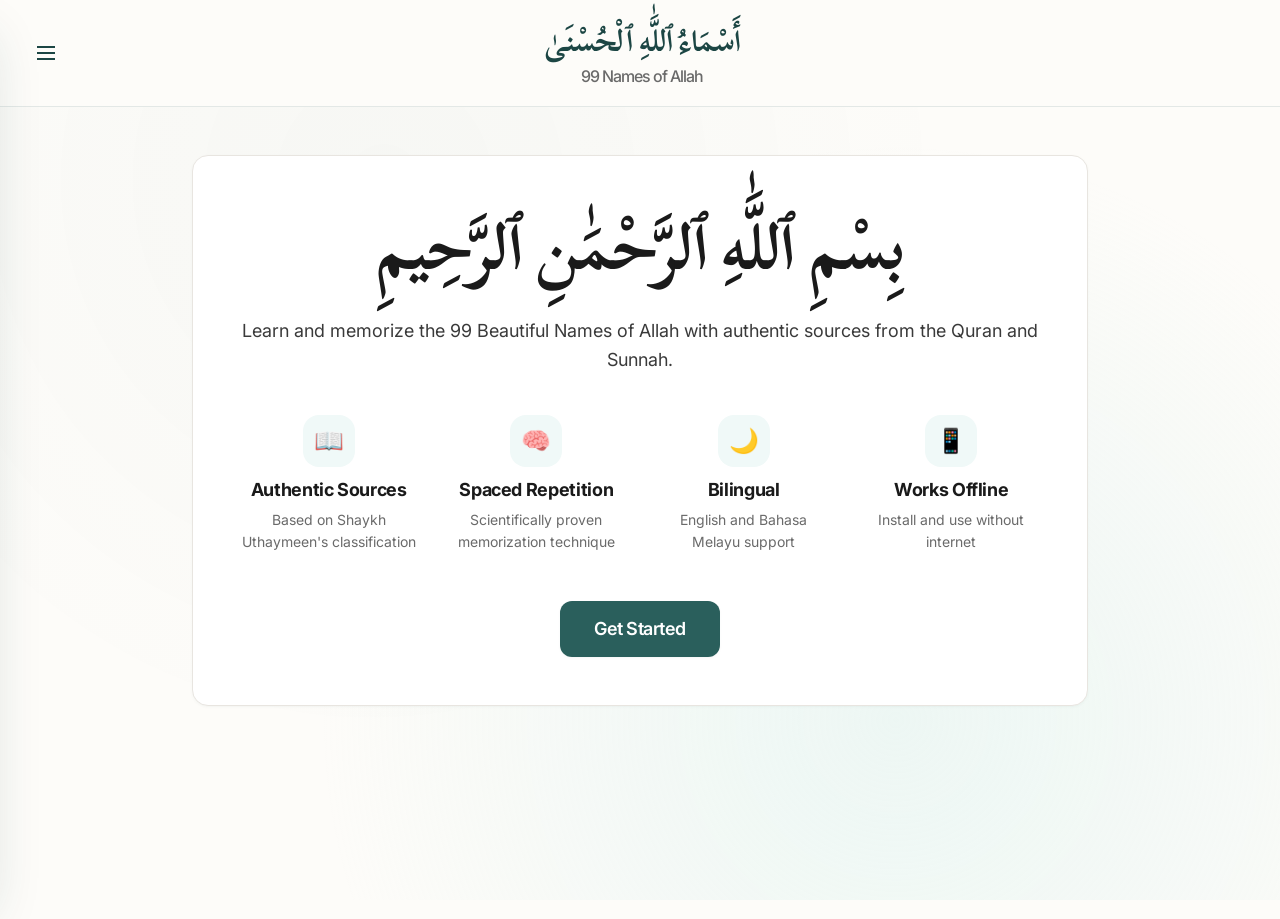
==== index.html @ 9a06093e "Initial minimal PWA publish" ====
<!DOCTYPE html>
<html lang="en">
<head>
  <meta charset="UTF-8">
  <meta name="viewport" content="width=device-width, initial-scale=1.0">
  <meta name="description" content="Learn and memorize the 99 Beautiful Names of Allah (Asma'ul Husna) with authentic sources from Quran and Sunnah">
  <meta name="theme-color" content="#2A5F5C">

  <!-- PWA Manifest -->
  <link rel="manifest" href="manifest.json">

  <!-- iOS PWA Support -->
  <meta name="apple-mobile-web-app-capable" content="yes">
  <meta name="apple-mobile-web-app-status-bar-style" content="default">
  <meta name="apple-mobile-web-app-title" content="99 Names">
  <link rel="apple-touch-icon" href="assets/icons/icon.svg">

  <!-- Favicon -->
  <link rel="icon" type="image/svg+xml" href="assets/icons/icon.svg">

  <!-- Fonts -->
  <link rel="preconnect" href="https://fonts.googleapis.com">
  <link rel="preconnect" href="https://fonts.gstatic.com" crossorigin>
  <link href="https://fonts.googleapis.com/css2?family=Inter:wght@400;500;600;700&family=Scheherazade+New:wght@400;700&display=swap" rel="stylesheet">

  <!-- Styles -->
  <link rel="stylesheet" href="css/variables.css">
  <link rel="stylesheet" href="css/base.css">
  <link rel="stylesheet" href="css/components.css">
  <link rel="stylesheet" href="css/names.css">
  <link rel="stylesheet" href="css/memorization.css">
  <link rel="stylesheet" href="css/progress.css">

  <title>Names of Allah - Asma'ul Husna</title>
</head>
<body>

  <!-- Header -->
  <header class="header">
    <div class="container">
      <div class="header-content">
        <button class="btn-icon btn-menu" aria-label="Open menu" id="menuToggle">
          <svg width="24" height="24" viewBox="0 0 24 24" fill="none" stroke="currentColor" stroke-width="2">
            <line x1="3" y1="12" x2="21" y2="12"></line>
            <line x1="3" y1="6" x2="21" y2="6"></line>
            <line x1="3" y1="18" x2="21" y2="18"></line>
          </svg>
        </button>

        <h1 class="header-title">
          <a href="#welcome" class="header-link" id="headerHomeLink">
            <span class="arabic-small">أَسْمَاءُ ٱللَّٰهِ ٱلْحُسْنَىٰ</span>
            <span class="header-subtitle">99 Names of Allah</span>
          </a>
        </h1>

        <!-- Settings button removed - not implemented yet -->
        <div style="width: 40px;"></div> <!-- Spacer for layout balance -->
      </div>
    </div>
  </header>

  <!-- Navigation Drawer -->
  <nav class="nav-drawer" id="navDrawer" aria-hidden="true">
    <div class="nav-overlay" id="navOverlay"></div>
    <div class="nav-content">
      <div class="nav-header">
        <h2 class="nav-title">Menu</h2>
        <button class="btn-icon btn-close" aria-label="Close menu" id="navClose">
          <svg width="24" height="24" viewBox="0 0 24 24" fill="none" stroke="currentColor" stroke-width="2">
            <line x1="18" y1="6" x2="6" y2="18"></line>
            <line x1="6" y1="6" x2="18" y2="18"></line>
          </svg>
        </button>
      </div>

      <ul class="nav-menu">
        <li>
          <a href="#welcome" class="nav-link" data-view="welcome">
            <svg width="20" height="20" viewBox="0 0 24 24" fill="none" stroke="currentColor" stroke-width="2">
              <path d="M3 9l9-7 9 7v11a2 2 0 0 1-2 2H5a2 2 0 0 1-2-2z"></path>
              <polyline points="9 22 9 12 15 12 15 22"></polyline>
            </svg>
            <span>Home</span>
          </a>
        </li>
        <li>
          <a href="#browse" class="nav-link active" data-view="browse">
            <svg width="20" height="20" viewBox="0 0 24 24" fill="none" stroke="currentColor" stroke-width="2">
              <path d="M4 19.5A2.5 2.5 0 0 1 6.5 17H20"></path>
              <path d="M6.5 2H20v20H6.5A2.5 2.5 0 0 1 4 19.5v-15A2.5 2.5 0 0 1 6.5 2z"></path>
            </svg>
            <span>Browse All</span>
          </a>
        </li>
        <li>
          <a href="#memorize" class="nav-link" data-view="memorize">
            <svg width="20" height="20" viewBox="0 0 24 24" fill="none" stroke="currentColor" stroke-width="2">
              <path d="M2 3h6a4 4 0 0 1 4 4v14a3 3 0 0 0-3-3H2z"></path>
              <path d="M22 3h-6a4 4 0 0 0-4 4v14a3 3 0 0 1 3-3h7z"></path>
            </svg>
            <span>Memorize</span>
          </a>
        </li>
        <li>
          <a href="#progress" class="nav-link" data-view="progress">
            <svg width="20" height="20" viewBox="0 0 24 24" fill="none" stroke="currentColor" stroke-width="2">
              <polyline points="22 12 18 12 15 21 9 3 6 12 2 12"></polyline>
            </svg>
            <span>My Progress</span>
          </a>
        </li>
        <li>
          <a href="#favorites" class="nav-link" data-view="favorites">
            <svg width="20" height="20" viewBox="0 0 24 24" fill="none" stroke="currentColor" stroke-width="2">
              <polygon points="12 2 15.09 8.26 22 9.27 17 14.14 18.18 21.02 12 17.77 5.82 21.02 7 14.14 2 9.27 8.91 8.26 12 2"></polygon>
            </svg>
            <span>Favorites</span>
          </a>
        </li>
      </ul>

      <div class="nav-footer">
        <p class="text-sm text-muted">Version 1.0</p>
        <p class="text-sm text-muted">Based on Shaykh Uthaymeen's list</p>
      </div>
    </div>
  </nav>

  <!-- Main Content -->
  <main class="main" id="mainContent">
    <div class="container">

      <!-- Welcome Screen (First Visit) -->
      <div class="view" id="welcomeView">
        <div class="welcome-card">
          <h2 class="arabic-large mb-md">بِسْمِ ٱللَّٰهِ ٱلرَّحْمَٰنِ ٱلرَّحِيمِ</h2>
          <p class="text-lg mb-lg">Learn and memorize the 99 Beautiful Names of Allah with authentic sources from the Quran and Sunnah.</p>

          <div class="feature-grid">
            <div class="feature-item">
              <span class="feature-icon">📖</span>
              <h3>Authentic Sources</h3>
              <p class="text-sm">Based on Shaykh Uthaymeen's classification</p>
            </div>
            <div class="feature-item">
              <span class="feature-icon">🧠</span>
              <h3>Spaced Repetition</h3>
              <p class="text-sm">Scientifically proven memorization technique</p>
            </div>
            <div class="feature-item">
              <span class="feature-icon">🌙</span>
              <h3>Bilingual</h3>
              <p class="text-sm">English and Bahasa Melayu support</p>
            </div>
            <div class="feature-item">
              <span class="feature-icon">📱</span>
              <h3>Works Offline</h3>
              <p class="text-sm">Install and use without internet</p>
            </div>
          </div>

          <button class="btn btn-primary btn-lg" id="getStartedBtn">Get Started</button>
        </div>
      </div>

      <!-- Browse View (placeholder) -->
      <div class="view hidden" id="browseView">
        <h2 class="mb-lg">All 99 Names</h2>
        <div id="namesList">
          <!-- Names will be loaded here by JavaScript -->
          <p class="text-muted">Loading names...</p>
        </div>
      </div>

      <!-- Memorize View -->
      <div class="view hidden" id="memorizeView">

        <!-- Session Start Screen -->
        <div id="sessionStart" class="session-start">
          <h2 class="mb-lg">Daily Practice</h2>
          <p class="text-lg text-muted mb-lg">Continue your journey of memorizing Allah's Beautiful Names</p>

          <div class="session-stats">
            <div class="stat-card">
              <span class="stat-number" id="reviewCount">0</span>
              <span class="stat-label">To Review</span>
            </div>
            <div class="stat-card">
              <span class="stat-number" id="newCount">5</span>
              <span class="stat-label">New Names</span>
            </div>
          </div>

          <button class="btn btn-primary btn-lg" id="startSessionBtn">Start Session</button>
        </div>

        <!-- Flashcard Session -->
        <div id="flashcardSession" class="hidden">
          <!-- Progress -->
          <div class="session-progress">
            <p class="progress-text" id="progressText">1 / 10</p>
            <div class="progress-bar">
              <div class="progress-fill" id="progressFill" style="width: 10%"></div>
            </div>
          </div>

          <!-- Flashcard -->
          <div class="flashcard-container" id="flashcardContainer">
            <div class="flashcard" id="flashcard">
              <!-- Front -->
              <div class="card-face card-front">
                <div class="arabic-text" id="cardArabic">الله</div>
                <div class="tap-prompt">
                  <svg class="tap-icon" viewBox="0 0 24 24" fill="none" stroke="currentColor" stroke-width="2">
                    <path d="M12 5v14M5 12h14"/>
                  </svg>
                  Tap to reveal
                </div>
              </div>

              <!-- Back -->
              <div class="card-face card-back">
                <div class="transliteration" id="cardTransliteration">Allah</div>
                <div class="meaning" id="cardMeaning">The One true God who alone deserves to be worshipped</div>
                <div class="context" id="cardContext">This name comprises all the meanings of His beautiful names</div>
              </div>
            </div>
          </div>

          <!-- Assessment Buttons (shown after flip) -->
          <div class="assessment-buttons hidden" id="assessmentButtons">
            <button class="assessment-btn forgot" data-difficulty="forgot">
              <span class="emoji">😔</span>
              <span class="label">Forgot</span>
              <span class="interval">Review tomorrow</span>
            </button>
            <button class="assessment-btn hard" data-difficulty="hard">
              <span class="emoji">😐</span>
              <span class="label">Hard</span>
              <span class="interval">1 day</span>
            </button>
            <button class="assessment-btn good" data-difficulty="good">
              <span class="emoji">😊</span>
              <span class="label">Good</span>
              <span class="interval">3 days</span>
            </button>
            <button class="assessment-btn easy" data-difficulty="easy">
              <span class="emoji">🎉</span>
              <span class="label">Easy</span>
              <span class="interval">7 days</span>
            </button>
          </div>
        </div>

        <!-- Session Summary -->
        <div id="sessionSummary" class="session-summary hidden">
          <div class="summary-icon">🎉</div>
          <h2 class="summary-title">Session Complete!</h2>

          <div class="summary-stats">
            <div class="stat-card">
              <span class="stat-number" id="summaryCorrect">0</span>
              <span class="stat-label">Reviewed</span>
            </div>
            <div class="stat-card">
              <span class="stat-number" id="summaryStreak">0</span>
              <span class="stat-label">Day Streak</span>
            </div>
          </div>

          <p class="summary-encouragement" id="summaryMessage">Keep up the great work!</p>

          <div class="summary-actions">
            <button class="btn btn-primary" id="reviewAgainBtn">Review Again</button>
            <button class="btn btn-secondary" id="doneBtn">Done for Today</button>
          </div>
        </div>

        <!-- Empty State (All Caught Up) -->
        <div id="emptyState" class="empty-state hidden">
          <div class="empty-state-icon">✨</div>
          <h2 class="empty-state-title">All Caught Up!</h2>
          <p class="empty-state-text">You've reviewed all your names for today. Check back tomorrow for more practice.</p>
          <button class="btn btn-secondary" id="backToBrowseBtn">Browse Names</button>
        </div>

      </div>

      <!-- Progress View -->
      <div class="view hidden" id="progressView">
        <div class="progress-view-inner">

          <!-- Stats Row -->
          <div class="progress-stats" role="list" aria-label="Learning statistics">
            <div class="stat-card stat-mastered" role="listitem">
              <span class="stat-value" id="statMastered">0</span>
              <span class="stat-label">Mastered</span>
            </div>
            <div class="stat-card stat-learning" role="listitem">
              <span class="stat-value" id="statLearning">0</span>
              <span class="stat-label">Learning</span>
            </div>
            <div class="stat-card stat-new" role="listitem">
              <span class="stat-value" id="statNew">99</span>
              <span class="stat-label">New</span>
            </div>
            <div class="stat-card stat-streak" role="listitem">
              <span class="stat-value" id="statStreak">0</span>
              <span class="stat-label">Day Streak</span>
            </div>
            <div class="stat-card stat-completion" role="listitem">
              <span class="stat-value" id="statCompletion">0%</span>
              <span class="stat-label">Complete</span>
            </div>
          </div>

          <!-- Journey / Progress Bar -->
          <div class="journey-section">
            <h2 class="journey-heading">Your Journey</h2>
            <p class="journey-subtext" id="journeySubtext">Begin memorizing to track your progress</p>
            <div class="progress-track" role="progressbar" aria-valuenow="0" aria-valuemin="0" aria-valuemax="100" id="progressTrack">
              <div class="progress-fill" id="progressFillBar"></div>
            </div>
            <p class="progress-percentage" id="progressPercentageLabel">0% of 99 names mastered</p>
          </div>

          <!-- 99-Dot Grid -->
          <div class="dot-grid-section">
            <h2 class="dot-grid-heading">The 99 Names</h2>
            <div class="dot-legend" aria-hidden="true">
              <span class="legend-item">
                <span class="legend-dot dot-mastered"></span> Mastered
              </span>
              <span class="legend-item">
                <span class="legend-dot dot-learning"></span> Learning
              </span>
              <span class="legend-item">
                <span class="legend-dot dot-new"></span> New
              </span>
            </div>
            <div class="dot-grid" id="dotGrid" role="list" aria-label="All 99 names progress grid">
              <!-- Populated by dashboard.js -->
            </div>
          </div>

          <!-- Review Queue -->
          <div class="review-queue-section">
            <h2 class="review-queue-heading">Review Queue</h2>
            <p class="review-queue-subtext" id="reviewQueueSubtext">Names due for review today</p>
            <div id="reviewQueueList" class="review-queue-list">
              <!-- Populated by dashboard.js -->
            </div>
            <div id="reviewQueueActions"></div>
          </div>

        </div>
      </div>

      <!-- Favorites View -->
      <div class="view hidden" id="favoritesView">
        <div class="favorites-header">
          <h2>Favorites</h2>
          <p class="text-secondary">Names you've marked for quick access</p>
        </div>

        <!-- Favorites grid (populated by JS) -->
        <div id="favoritesList" class="names-grid">
          <!-- Will be filled by renderFavorites() -->
        </div>

        <!-- Empty state -->
        <div id="favoritesEmpty" class="empty-state hidden">
          <div class="empty-state-icon">⭐</div>
          <h3 class="empty-state-title">No Favorites Yet</h3>
          <p class="empty-state-text">Tap the star icon on any name to add it to your favorites for quick access.</p>
          <button class="btn btn-secondary" id="browseFromFavoritesBtn">Browse Names</button>
        </div>
      </div>

    </div>
  </main>

  <!-- Install Prompt (shown on first visit) -->
  <div class="install-prompt hidden" id="installPrompt">
    <div class="install-content">
      <p class="install-text">Install this app on your device for a better experience</p>
      <button class="btn btn-sm" id="installBtn">Install</button>
      <button class="btn-text btn-sm" id="dismissInstallBtn">Not now</button>
    </div>
  </div>

  <!-- Offline Indicator -->
  <div class="offline-banner hidden" id="offlineBanner">
    <p>You're offline - using cached data</p>
  </div>

  <!-- Scripts -->
  <script src="js/app.js" type="module"></script>

</body>
</html>
---- css/variables.css ----
/**
 * Complete Design System Tokens
 * Names of Allah PWA - Usul.ai inspired + deep dusky teal
 */

:root {
  /* === BACKGROUNDS === */
  --bg-page: #FDFCF9;
  --bg-card: #FFFFFF;
  --bg-subtle: #F8F6F2;
  --bg-hover: #F4F2ED;

  /* === TEXT === */
  --text-primary: #1A1A1A;
  --text-secondary: #3A3A3A;
  --text-tertiary: #6A6A6A;
  --text-quaternary: #9A9A9A;

  /* === TEAL PALETTE === */
  --teal-50: #F0F9F8;
  --teal-100: #D4EFEC;
  --teal-200: #A8DFD9;
  --teal-300: #7FBDB6;
  --teal-400: #5BA39B;
  --teal-500: #3A7872;
  --teal-600: #2A5F5C;
  --teal-700: #1C4644;
  --teal-800: #143432;
  --teal-900: #0D2422;

  /* === GOLD ACCENTS === */
  --gold-50: #FAF6ED;
  --gold-100: #F5EFE0;
  --gold-200: #E8D9B8;
  --gold-300: #D9C291;
  --gold-400: #C9A961;
  --gold-500: #B8935E;
  --gold-600: #9A7B4E;
  --gold-dark: #B8860B;
  --gold: #D4AF37;
  --gold-light: #E8D5A0;
  --gold-softest: #FAF6ED;

  /* === SEMANTIC COLORS === */
  --border-subtle: #E8E5E0;
  --border-default: #D4D1CC;
  --border-strong: #B8B5B0;
  --border-light: rgba(42, 95, 92, 0.12);

  --shadow-color-sm: rgba(26, 70, 68, 0.04);
  --shadow-color-md: rgba(26, 70, 68, 0.08);
  --shadow-color-lg: rgba(26, 70, 68, 0.12);
  --shadow-color-xl: rgba(26, 70, 68, 0.16);

  /* === FEEDBACK COLORS === */
  --success: #2D7A5F;
  --error: #B85C5C;
  --warning: #B88F5C;
  --info: var(--teal-600);

  /* === ASSESSMENT COLORS === */
  --red: #DC2626;
  --red-light: #FCA5A5;
  --red-softest: #FEE2E2;
  --orange: #EA580C;
  --orange-light: #FDBA74;
  --orange-softest: #FFEDD5;
  --green: #059669;
  --green-light: #6EE7B7;
  --green-softest: #D1FAE5;

  /* === FONT FAMILIES === */
  --font-arabic: "Scheherazade New", "Amiri", ui-serif, Georgia, Cambria, "Times New Roman", Times, serif;
  --font-ui: "Inter", -apple-system, BlinkMacSystemFont, "Segoe UI", Roboto, "Helvetica Neue", Arial, sans-serif;
  --font-mono: ui-monospace, "SF Mono", "Cascadia Code", "Roboto Mono", Consolas, "Courier New", monospace;

  /* === TYPE SCALE === */
  --text-display-2xl: clamp(4rem, 10vw, 6rem);
  --text-display-xl: clamp(3.5rem, 8vw, 5rem);
  --text-display-lg: clamp(3rem, 6vw, 4rem);

  --text-h1: clamp(2.25rem, 5vw, 3rem);
  --text-h2: clamp(1.875rem, 4vw, 2.25rem);
  --text-h3: clamp(1.5rem, 3vw, 1.875rem);
  --text-h4: 1.25rem;
  --text-h5: 1.125rem;
  --text-h6: 1rem;

  --text-xl: 1.25rem;
  --text-lg: 1.125rem;
  --text-base: 1rem;
  --text-sm: 0.875rem;
  --text-xs: 0.75rem;

  --text-arabic-hero: clamp(5rem, 14vw, 9rem);
  --text-arabic-display: clamp(3.5rem, 10vw, 6rem);
  --text-arabic-large: clamp(2.5rem, 6vw, 4rem);
  --text-arabic-medium: clamp(1.75rem, 4vw, 2.5rem);
  --text-arabic-base: 1.5rem;

  /* === FONT WEIGHTS === */
  --font-weight-thin: 100;
  --font-weight-extralight: 200;
  --font-weight-light: 300;
  --font-weight-normal: 400;
  --font-weight-medium: 500;
  --font-weight-semibold: 600;
  --font-weight-bold: 700;
  --font-weight-extrabold: 800;
  --font-weight-black: 900;

  /* === LINE HEIGHTS === */
  --leading-none: 1;
  --leading-tight: 1.25;
  --leading-snug: 1.375;
  --leading-normal: 1.5;
  --leading-relaxed: 1.625;
  --leading-loose: 2;

  --leading-heading: 1.2;
  --leading-body: 1.6;
  --leading-arabic: 1.4;

  /* === LETTER SPACING === */
  --tracking-tighter: -0.05em;
  --tracking-tight: -0.025em;
  --tracking-normal: 0;
  --tracking-wide: 0.025em;
  --tracking-wider: 0.05em;
  --tracking-widest: 0.1em;

  --tracking-heading: -0.02em;
  --tracking-body: 0;
  --tracking-caps: 0.05em;

  /* === SPACING SCALE === */
  --space-0: 0;
  --space-px: 1px;
  --space-0-5: 0.125rem;
  --space-1: 0.25rem;
  --space-1-5: 0.375rem;
  --space-2: 0.5rem;
  --space-2-5: 0.625rem;
  --space-3: 0.75rem;
  --space-3-5: 0.875rem;
  --space-4: 1rem;
  --space-5: 1.25rem;
  --space-6: 1.5rem;
  --space-7: 1.75rem;
  --space-8: 2rem;
  --space-9: 2.25rem;
  --space-10: 2.5rem;
  --space-11: 2.75rem;
  --space-12: 3rem;
  --space-14: 3.5rem;
  --space-16: 4rem;
  --space-20: 5rem;
  --space-24: 6rem;
  --space-28: 7rem;
  --space-32: 8rem;

  --space-section-sm: var(--space-12);
  --space-section-md: var(--space-16);
  --space-section-lg: var(--space-24);
  --space-section-xl: var(--space-32);

  --space-card-sm: var(--space-4);
  --space-card-md: var(--space-6);
  --space-card-lg: var(--space-8);
  --space-card-xl: var(--space-12);

  /* === BORDERS & RADII === */
  --border-width-0: 0;
  --border-width-1: 1px;
  --border-width-2: 2px;
  --border-width-4: 4px;
  --border-width-8: 8px;

  --border-radius-none: 0;
  --border-radius-sm: 0.375rem;
  --border-radius-md: 0.5rem;
  --border-radius-lg: 0.75rem;
  --border-radius-xl: 1rem;
  --border-radius-2xl: 1.25rem;
  --border-radius-3xl: 1.5rem;
  --border-radius-full: 9999px;

  --radius-button: var(--border-radius-lg);
  --radius-card: var(--border-radius-xl);
  --radius-modal: var(--border-radius-2xl);
  --radius-input: var(--border-radius-md);

  /* === SHADOWS === */
  --shadow-xs: 0 1px 2px 0 var(--shadow-color-sm);
  --shadow-sm: 0 1px 3px 0 var(--shadow-color-sm), 0 1px 2px -1px var(--shadow-color-sm);
  --shadow-md: 0 4px 6px -1px var(--shadow-color-md), 0 2px 4px -2px var(--shadow-color-md);
  --shadow-lg: 0 10px 15px -3px var(--shadow-color-lg), 0 4px 6px -4px var(--shadow-color-lg);
  --shadow-xl: 0 20px 25px -5px var(--shadow-color-xl), 0 8px 10px -6px var(--shadow-color-xl);
  --shadow-2xl: 0 25px 50px -12px var(--shadow-color-xl);

  --shadow-button: var(--shadow-sm);
  --shadow-button-hover: var(--shadow-md);
  --shadow-card: var(--shadow-sm);
  --shadow-card-hover: var(--shadow-lg);
  --shadow-modal: var(--shadow-2xl);

  /* === MOTION === */
  --duration-instant: 0ms;
  --duration-fast: 150ms;
  --duration-normal: 250ms;
  --duration-slow: 350ms;
  --duration-slower: 500ms;

  --ease-linear: linear;
  --ease-in: cubic-bezier(0.4, 0, 1, 1);
  --ease-out: cubic-bezier(0, 0, 0.2, 1);
  --ease-in-out: cubic-bezier(0.4, 0, 0.2, 1);

  --transition-default: all var(--duration-normal) var(--ease-in-out);
  --transition-fast: all var(--duration-fast) var(--ease-in-out);
  --transition-slow: all var(--duration-slow) var(--ease-in-out);

  /* === LAYOUT === */
  --container-xs: 20rem;
  --container-sm: 24rem;
  --container-md: 28rem;
  --container-lg: 32rem;
  --container-xl: 36rem;
  --container-2xl: 42rem;
  --container-3xl: 48rem;
  --container-4xl: 56rem;
  --container-5xl: 64rem;
  --container-6xl: 72rem;
  --container-7xl: 80rem;

  --container-text: var(--container-2xl);
  --container-content: var(--container-5xl);
  --container-wide: var(--container-7xl);

  --z-base: 0;
  --z-dropdown: 1000;
  --z-sticky: 1100;
  --z-fixed: 1200;
  --z-modal-backdrop: 1300;
  --z-modal: 1400;
  --z-popover: 1500;
  --z-tooltip: 1600;

  /* === LEGACY ALIASES (transition period) === */
  --paper: var(--bg-page);
  --ink: var(--text-primary);
  --ink-medium: var(--text-secondary);
  --ink-light: var(--text-tertiary);
  --ink-muted: var(--text-quaternary);
  --accent: var(--teal-500);
  --accent-soft: var(--teal-100);
  --accent-hover: var(--teal-700);
  --border: var(--border-subtle);
  --card-radius: var(--radius-card);
  --button-radius: var(--radius-button);
  --modal-radius: var(--radius-modal);
  --max-width: var(--container-wide);
  --max-width-wide: var(--container-wide);
  --font-body: var(--font-ui);

  --s-xs: var(--space-2);
  --s-sm: var(--space-4);
  --s-md: var(--space-6);
  --s-lg: var(--space-8);
  --s-xl: var(--space-12);
  --s-2xl: var(--space-16);
  --s-3xl: var(--space-24);

  /* Convenience aliases used by refinement briefs */
  --teal-dark: var(--teal-600);
  --teal-light: var(--teal-300);
  --teal-darker: var(--teal-700);
  --teal-softest: var(--teal-100);
}

/* DARK MODE TEMPORARILY DISABLED - needs proper high-contrast design */
/*
@media (prefers-color-scheme: dark) { ... }
[data-theme="dark"] { ... }
*/
---- css/base.css ----
/**
 * Base Styles - Complete Design System
 */

/* Reset */
*, *::before, *::after {
  box-sizing: border-box;
  margin: 0;
  padding: 0;
}

html {
  font-size: 16px;
  -webkit-text-size-adjust: 100%;
  scroll-behavior: smooth;
}

body {
  position: relative;
  font-family: var(--font-ui);
  font-size: var(--text-base);
  font-weight: var(--font-weight-normal);
  line-height: var(--leading-body);
  color: var(--text-secondary);
  background: var(--bg-page);
  -webkit-font-smoothing: antialiased;
  -moz-osx-font-smoothing: grayscale;
}

body::before {
  content: "";
  position: fixed;
  inset: 0;
  background:
    radial-gradient(
      circle at 30% 20%,
      rgba(42, 95, 92, 0.03) 0%,
      transparent 50%
    ),
    radial-gradient(
      circle at 70% 80%,
      rgba(212, 239, 236, 0.4) 0%,
      transparent 50%
    );
  pointer-events: none;
  z-index: 0;
}

h1, h2, h3, h4, h5, h6 {
  font-weight: var(--font-weight-bold);
  line-height: var(--leading-heading);
  letter-spacing: var(--tracking-heading);
  color: var(--text-primary);
  margin: 0;
}

h1 { font-size: var(--text-h1); }
h2 { font-size: var(--text-h2); }
h3 { font-size: var(--text-h3); }
h4 { font-size: var(--text-h4); }
h5 { font-size: var(--text-h5); }
h6 { font-size: var(--text-h6); }

p {
  margin: 0;
  line-height: var(--leading-body);
}

.text-arabic,
.arabic,
.arabic-small,
.arabic-medium,
.arabic-large,
.arabic-huge {
  font-family: var(--font-arabic);
  line-height: var(--leading-arabic);
  font-weight: var(--font-weight-bold);
}

.arabic-small { font-size: var(--text-arabic-base); }
.arabic-medium { font-size: var(--text-arabic-medium); }
.arabic-large { font-size: var(--text-arabic-large); }
.arabic-huge { font-size: var(--text-arabic-display); }

a {
  color: var(--teal-600);
  text-decoration: none;
  transition: color var(--duration-fast) var(--ease-in-out);
}

a:hover {
  color: var(--teal-700);
}

ul, ol {
  list-style: none;
}

button {
  font-family: inherit;
  font-size: inherit;
  border: none;
  background: none;
  color: inherit;
}

img {
  max-width: 100%;
  height: auto;
  display: block;
}

:focus-visible {
  outline: 2px solid var(--teal-600);
  outline-offset: 2px;
}

.hidden {
  display: none !important;
}

.sr-only {
  position: absolute;
  width: 1px;
  height: 1px;
  padding: 0;
  margin: -1px;
  overflow: hidden;
  clip: rect(0, 0, 0, 0);
  white-space: nowrap;
  border: 0;
}

/* Utilities */
.text-center { text-align: center; }
.text-muted { color: var(--text-quaternary); }
.text-accent { color: var(--teal-600); }
.text-gold { color: var(--gold-400); }
.text-xs { font-size: var(--text-xs); }
.text-sm { font-size: var(--text-sm); }
.text-base { font-size: var(--text-base); }
.text-lg { font-size: var(--text-lg); }
.text-xl { font-size: var(--text-xl); }

.mb-xs { margin-bottom: var(--space-2); }
.mb-sm { margin-bottom: var(--space-4); }
.mb-md { margin-bottom: var(--space-6); }
.mb-lg { margin-bottom: var(--space-8); }
.mb-xl { margin-bottom: var(--space-12); }

.mt-xs { margin-top: var(--space-2); }
.mt-sm { margin-top: var(--space-4); }
.mt-md { margin-top: var(--space-6); }
.mt-lg { margin-top: var(--space-8); }
.mt-xl { margin-top: var(--space-12); }

/* Layout Containers */
.container {
  width: min(100% - (var(--space-6) * 2), var(--container-wide));
  margin-inline: auto;
}

.container-wide {
  width: min(100% - (var(--space-6) * 2), var(--container-wide));
  margin-inline: auto;
}

.container-narrow {
  width: min(100% - (var(--space-6) * 2), var(--container-text));
  margin-inline: auto;
}

.main {
  position: relative;
  z-index: 1;
}
---- css/components.css ----
/**
 * Components - Complete Design System
 */

/* Header */
.header {
  position: sticky;
  top: 0;
  z-index: var(--z-sticky);
  background: var(--paper);
  border-bottom: var(--border-width-1) solid var(--border-light);
}

.header-content {
  display: flex;
  align-items: center;
  justify-content: space-between;
  gap: var(--space-4);
  padding: var(--space-5) 0;
}

.header-title {
  flex: 1;
  text-align: center;
  margin: 0;
}

.header-link {
  display: block;
  color: inherit;
}

.header-title .arabic-small {
  display: block;
  color: var(--teal-700);
  font-size: clamp(1.375rem, 3.2vw, 1.9rem);
  margin-bottom: var(--space-1);
}

.header-subtitle {
  display: block;
  font-size: var(--text-sm);
  color: var(--text-tertiary);
  font-weight: var(--font-weight-medium);
}

/* Button System */
.btn {
  display: inline-flex;
  align-items: center;
  justify-content: center;
  gap: var(--space-2);
  padding: 0 var(--space-6);
  height: 2.75rem;
  font-family: var(--font-ui);
  font-size: var(--text-base);
  font-weight: var(--font-weight-semibold);
  line-height: 1;
  letter-spacing: var(--tracking-tight);
  border-radius: var(--radius-button);
  border: var(--border-width-2) solid transparent;
  cursor: pointer;
  transition: var(--transition-fast);
  text-decoration: none;
  white-space: nowrap;
  user-select: none;
}

.btn:focus-visible {
  outline: 2px solid var(--teal-600);
  outline-offset: 2px;
}

.btn-primary {
  background: var(--teal-600);
  color: #fff;
  box-shadow: var(--shadow-button);
}

.btn-primary:hover {
  background: var(--teal-700);
  transform: translateY(-2px);
  box-shadow:
    0 4px 12px rgba(42, 95, 92, 0.15),
    0 1px 3px rgba(42, 95, 92, 0.1);
}

.btn-secondary {
  background: #fff;
  color: var(--teal-600);
  border-color: var(--teal-600);
}

.btn-secondary:hover {
  background: var(--teal-50);
  border-color: var(--teal-700);
  color: var(--teal-700);
}

.btn-text {
  height: auto;
  padding: 0;
  background: transparent;
  color: var(--text-tertiary);
  border-color: transparent;
}

.btn-text:hover {
  color: var(--teal-700);
}

.btn-lg {
  height: 3.5rem;
  padding: 0 var(--space-8);
  font-size: var(--text-lg);
}

.btn-sm {
  height: 2.25rem;
  padding: 0 var(--space-4);
  font-size: var(--text-sm);
}

.btn-icon {
  display: inline-flex;
  align-items: center;
  justify-content: center;
  width: 2.75rem;
  height: 2.75rem;
  padding: 0;
  color: var(--teal-700);
  border-radius: var(--border-radius-lg);
  transition: var(--transition-fast);
}

.btn-icon:hover {
  background: var(--teal-50);
  color: var(--teal-800);
}

/* Card System */
.card {
  background: var(--bg-card);
  border: var(--border-width-1) solid var(--border-light);
  border-radius: var(--radius-card);
  padding: var(--space-card-lg);
  box-shadow: none;
  transition: var(--transition-default);
}

.card:hover {
  border-color: var(--teal-200);
  box-shadow: 0 4px 12px rgba(42, 95, 92, 0.08);
  transform: translateY(-2px);
}

.card-clickable {
  cursor: pointer;
}

.card-flat {
  box-shadow: none;
  border-color: var(--border-light);
}

.card-elevated {
  border-color: var(--border);
  box-shadow: 0 2px 8px rgba(42, 95, 92, 0.06);
}

.card-hero {
  border: var(--border-width-2) solid var(--teal-dark);
  border-radius: 20px;
  box-shadow:
    0 8px 24px rgba(42, 95, 92, 0.12),
    inset 0 1px 0 rgba(255, 255, 255, 0.8);
}

.card-header {
  margin-bottom: var(--space-6);
}

.card-title {
  font-size: var(--text-h4);
  font-weight: var(--font-weight-bold);
  color: var(--text-primary);
  margin-bottom: var(--space-2);
}

.card-description {
  font-size: var(--text-sm);
  color: var(--text-tertiary);
  line-height: var(--leading-relaxed);
}

/* Navigation Drawer */
.nav-drawer {
  position: fixed;
  inset: 0;
  z-index: var(--z-modal);
  pointer-events: none;
}

.nav-drawer[aria-hidden="false"] {
  pointer-events: auto;
}

.nav-overlay {
  position: absolute;
  inset: 0;
  background: rgba(13, 36, 34, 0.46);
  opacity: 0;
  transition: opacity var(--duration-normal) var(--ease-in-out);
}

.nav-drawer[aria-hidden="false"] .nav-overlay {
  opacity: 1;
}

.nav-content {
  position: absolute;
  inset: 0 auto 0 0;
  width: min(20rem, 88vw);
  background: var(--bg-card);
  border-right: var(--border-width-1) solid var(--border-subtle);
  box-shadow: var(--shadow-modal);
  transform: translateX(-100%);
  transition: transform var(--duration-normal) var(--ease-in-out);
  display: flex;
  flex-direction: column;
}

.nav-drawer[aria-hidden="false"] .nav-content {
  transform: translateX(0);
}

.nav-header {
  display: flex;
  align-items: center;
  justify-content: space-between;
  padding: var(--space-6);
  border-bottom: var(--border-width-1) solid var(--border-subtle);
}

.nav-title {
  font-size: var(--text-lg);
  color: var(--text-primary);
}

.nav-menu {
  flex: 1;
  padding: var(--space-3) 0;
  overflow-y: auto;
}

.nav-link {
  display: flex;
  align-items: center;
  gap: var(--space-3);
  padding: var(--space-4) var(--space-6);
  color: var(--text-tertiary);
  transition: var(--transition-fast);
}

.nav-link:hover,
.nav-link.active {
  background: var(--teal-50);
  color: var(--teal-700);
}

.nav-link.active {
  font-weight: var(--font-weight-semibold);
}

.nav-footer {
  padding: var(--space-5) var(--space-6);
  border-top: var(--border-width-1) solid var(--border-subtle);
  text-align: center;
}

/* Main */
.main {
  min-height: calc(100vh - 5.5rem);
  padding: var(--space-section-sm) 0;
}

.view {
  animation: view-enter var(--duration-slow) var(--ease-out);
}

.view.hidden {
  display: none;
}

@keyframes view-enter {
  from {
    opacity: 0;
    transform: translateY(14px);
  }
  to {
    opacity: 1;
    transform: translateY(0);
  }
}

/* Welcome */
.welcome-card {
  max-width: var(--container-4xl);
  margin: 0 auto;
  text-align: center;
  padding: var(--space-card-xl);
  background: var(--bg-card);
  border: var(--border-width-1) solid var(--border-subtle);
  border-radius: var(--radius-card);
  box-shadow: var(--shadow-card);
}

.feature-grid {
  display: grid;
  grid-template-columns: repeat(auto-fit, minmax(11rem, 1fr));
  gap: var(--space-8);
  margin: var(--space-10) 0 var(--space-12);
}

.feature-item h3 {
  font-size: var(--text-h5);
  margin: var(--space-3) 0 var(--space-2);
}

.feature-item p {
  color: var(--text-tertiary);
}

.feature-icon {
  display: inline-flex;
  align-items: center;
  justify-content: center;
  width: 3.25rem;
  height: 3.25rem;
  border-radius: var(--border-radius-xl);
  background: var(--teal-50);
  font-size: 1.5rem;
}

/* Install Prompt + Offline */
.install-prompt {
  position: fixed;
  inset: auto 0 0 0;
  z-index: var(--z-fixed);
  background: var(--teal-700);
  color: #fff;
  box-shadow: var(--shadow-xl);
  transform: translateY(100%);
  transition: transform var(--duration-normal) var(--ease-in-out);
}

.install-prompt:not(.hidden) {
  transform: translateY(0);
}

.install-content {
  display: flex;
  align-items: center;
  gap: var(--space-4);
  padding: var(--space-4) var(--space-6);
}

.install-text {
  flex: 1;
  color: #fff;
  font-size: var(--text-sm);
}

.install-prompt .btn {
  background: #fff;
  color: var(--teal-700);
}

.install-prompt .btn-text {
  color: #fff;
}

.offline-banner {
  position: fixed;
  top: calc(var(--space-16) + var(--space-4));
  left: 50%;
  transform: translate(-50%, -140%);
  z-index: var(--z-fixed);
  background: var(--gold-400);
  color: var(--text-primary);
  padding: var(--space-3) var(--space-6);
  border-radius: var(--border-radius-full);
  box-shadow: var(--shadow-lg);
  font-size: var(--text-sm);
  font-weight: var(--font-weight-medium);
  transition: transform var(--duration-normal) var(--ease-in-out);
}

.offline-banner:not(.hidden) {
  transform: translate(-50%, 0);
}

/* ==================== Toast Notifications ==================== */
.toast {
  position: fixed;
  bottom: var(--space-2xl);
  left: 50%;
  transform: translateX(-50%) translateY(100px);
  background: var(--ink);
  color: white;
  padding: var(--space-md) var(--space-xl);
  border-radius: 12px;
  box-shadow: 0 8px 24px rgba(0, 0, 0, 0.2);
  font-size: var(--text-base);
  font-weight: 500;
  z-index: 10000;
  opacity: 0;
  transition: all 300ms cubic-bezier(0.4, 0, 0.2, 1);
  pointer-events: none;
}

.toast.show {
  opacity: 1;
  transform: translateX(-50%) translateY(0);
}

.toast-success {
  background: var(--teal-dark);
}

.toast-error {
  background: var(--accent);
}

@media (max-width: 640px) {
  .toast {
    bottom: var(--space-xl);
    left: var(--space-lg);
    right: var(--space-lg);
    transform: translateX(0) translateY(100px);
  }

  .toast.show {
    transform: translateX(0) translateY(0);
  }
}

/* ==================== Responsive ==================== */
@media (min-width: 768px) {
  .header-subtitle {
    font-size: var(--text-base);
  }

  .feature-grid {
    grid-template-columns: repeat(4, minmax(0, 1fr));
  }
}
---- css/names.css ----
/**
 * Names View - Complete Design System
 */

.names-grid {
  display: grid;
  grid-template-columns: 1fr;
  gap: var(--space-8);
  padding: var(--space-6) 0;
}

@media (min-width: 768px) {
  .names-grid {
    grid-template-columns: repeat(2, minmax(0, 1fr));
    gap: var(--space-10);
  }
}

@media (min-width: 1200px) {
  .names-grid {
    grid-template-columns: repeat(3, minmax(0, 1fr));
    gap: var(--space-12);
  }
}

.name-card {
  position: relative;
  background: var(--bg-card);
  border: var(--border-width-1) solid var(--border-light);
  border-radius: var(--border-radius-lg);
  padding: var(--space-card-lg);
  box-shadow: none;
  transition: var(--transition-default);
  cursor: pointer;
}

.name-card:hover {
  border-color: var(--teal-light);
  box-shadow: 0 4px 12px rgba(42, 95, 92, 0.08);
  transform: scale(1.02);
}

.name-card:active {
  transform: translateY(0);
}

.name-number {
  position: absolute;
  top: var(--space-4);
  left: var(--space-4);
  font-size: var(--text-xs);
  color: var(--text-quaternary);
  font-weight: var(--font-weight-semibold);
}

.source-badge {
  position: absolute;
  top: var(--space-4);
  right: var(--space-4);
  font-size: var(--text-sm);
  font-weight: var(--font-weight-semibold);
  font-variant: small-caps;
  letter-spacing: 0.03em;
  padding: var(--space-1) var(--space-3);
  border-radius: var(--border-radius-full);
}

.source-badge.quran {
  background: var(--teal-50);
  color: var(--teal-700);
}

.source-badge.sunnah {
  background: var(--gold-100);
  color: var(--gold-600);
}

.card-arabic {
  font-family: var(--font-arabic);
  font-size: var(--text-arabic-large);
  font-weight: var(--font-weight-bold);
  line-height: var(--leading-arabic);
  letter-spacing: 0;
  color: var(--teal-700);
  text-align: center;
  margin: var(--space-10) 0 var(--space-5);
  direction: rtl;
  unicode-bidi: embed;
}

.card-meta {
  text-align: center;
  margin-bottom: var(--space-5);
}

.card-transliteration {
  font-size: var(--text-xl);
  font-weight: var(--font-weight-semibold);
  color: var(--text-primary);
  margin-bottom: var(--space-1);
}

.card-meaning {
  font-size: var(--text-base);
  color: var(--text-tertiary);
}

.card-divider {
  width: 3.75rem;
  height: 1px;
  margin: var(--space-5) auto;
  background: var(--border-default);
}

.card-preview {
  font-size: var(--text-sm);
  line-height: var(--leading-relaxed);
  color: var(--text-tertiary);
  margin-bottom: var(--space-6);
  display: -webkit-box;
  -webkit-line-clamp: 2;
  -webkit-box-orient: vertical;
  overflow: hidden;
}

.card-action {
  display: inline-flex;
  align-items: center;
  justify-content: center;
  gap: var(--space-2);
  width: 100%;
  height: 2.75rem;
  border-radius: var(--radius-button);
  border: var(--border-width-1) solid var(--border-default);
  background: #fff;
  color: var(--teal-700);
  font-size: var(--text-sm);
  font-weight: var(--font-weight-semibold);
  transition: var(--transition-fast);
}

.card-action:hover {
  border-color: var(--teal-300);
  background: var(--teal-50);
}

.card-action svg {
  transition: transform var(--duration-fast) var(--ease-in-out);
}

.card-action:hover svg {
  transform: translateX(2px);
}

/* Modal */
.modal {
  position: fixed;
  inset: 0;
  z-index: var(--z-modal);
  display: flex;
  align-items: center;
  justify-content: center;
  opacity: 0;
  pointer-events: none;
  transition: opacity var(--duration-normal) var(--ease-in-out);
}

.modal.active {
  opacity: 1;
  pointer-events: auto;
}

.modal-overlay {
  position: absolute;
  inset: 0;
  background: rgba(13, 36, 34, 0.5);
  backdrop-filter: blur(4px);
}

.modal-content {
  position: relative;
  width: min(92vw, var(--container-4xl));
  max-height: 90vh;
  overflow-y: auto;
  background: var(--bg-card);
  border: var(--border-width-1) solid var(--border-subtle);
  border-radius: var(--radius-modal);
  box-shadow: var(--shadow-modal);
  transform: scale(0.97) translateY(12px);
  transition: transform var(--duration-normal) var(--ease-out);
}

.modal.active .modal-content {
  transform: scale(1) translateY(0);
}

.modal-header {
  position: sticky;
  top: 0;
  z-index: 2;
  display: flex;
  align-items: center;
  justify-content: space-between;
  gap: var(--space-4);
  padding: var(--space-5) var(--space-6);
  background: rgba(255, 255, 255, 0.9);
  backdrop-filter: blur(8px);
  border-bottom: var(--border-width-1) solid var(--border-subtle);
}

.modal-badge {
  position: static;
}

.modal-body {
  padding: var(--space-8);
  scroll-behavior: smooth;
}

.name-hero {
  text-align: center;
  padding: var(--space-6) 0 var(--space-8);
}

.hero-decoration {
  color: var(--gold-400);
  font-size: var(--text-sm);
  margin: var(--space-5) 0;
  opacity: 0.7;
}

.name-detail-arabic {
  font-family: var(--font-arabic);
  font-size: var(--text-arabic-display);
  font-weight: var(--font-weight-bold);
  line-height: var(--leading-arabic);
  color: var(--gold-dark);
  margin: var(--space-5) 0;
  padding-bottom: var(--space-6);
  border-bottom: 2px solid var(--gold-light);
  direction: rtl;
  unicode-bidi: embed;
}

.name-detail-meta {
  text-align: center;
  margin-bottom: var(--space-8);
}

.detail-transliteration {
  font-size: var(--text-h3);
  font-weight: var(--font-weight-semibold);
  color: var(--text-primary);
  margin-bottom: var(--space-2);
}

.detail-meaning {
  font-size: var(--text-lg);
  color: var(--text-tertiary);
}

.section-divider {
  width: 6rem;
  height: 2px;
  background: linear-gradient(
    90deg,
    transparent,
    var(--gold-light),
    transparent
  );
  margin: var(--space-8) auto;
}

.sacred-divider {
  width: 60px;
  height: 2px;
  background: linear-gradient(90deg, transparent, var(--gold-light), transparent);
  margin: var(--space-8) auto;
}

.detail-section {
  margin-bottom: var(--space-8);
}

.section-title {
  display: flex;
  align-items: center;
  gap: var(--space-2);
  font-size: var(--text-h5);
  font-weight: var(--font-weight-bold);
  color: var(--teal-700);
  margin-bottom: var(--space-4);
}

.section-content {
  font-size: var(--text-base);
  line-height: var(--leading-relaxed);
  color: var(--text-secondary);
}

.proof-text {
  margin: var(--space-5) 0;
  padding: var(--space-5);
  background: var(--teal-50);
  border-left: var(--border-width-4) solid var(--teal-400);
  border-radius: var(--border-radius-md);
  color: var(--text-secondary);
  line-height: var(--leading-relaxed);
  font-style: normal;
}

.proof-translation {
  margin: 0;
  font-style: italic;
}

.proof-arabic {
  margin-top: var(--space-4);
  font-family: var(--font-arabic);
  font-size: var(--text-arabic-base);
  line-height: var(--leading-arabic);
  color: var(--text-primary);
}

.proof-arabic-fallback {
  font-family: var(--font-ui);
  font-size: var(--text-sm);
  color: var(--text-tertiary);
}

.proof-text cite {
  display: flex;
  flex-wrap: wrap;
  align-items: center;
  gap: var(--space-2);
  margin-top: var(--space-3);
  font-size: var(--text-sm);
  font-style: normal;
  font-weight: var(--font-weight-semibold);
  color: var(--teal-700);
}

.quran-link,
.sunnah-link {
  display: inline-flex;
  align-items: center;
  gap: var(--space-1);
  color: var(--teal-700);
  text-decoration: underline;
  text-underline-offset: 2px;
}

.quran-link:hover,
.sunnah-link:hover {
  color: var(--teal-800);
}

.ghazali-section {
  background: var(--gold-50);
  border-left: var(--border-width-4) solid var(--gold-400);
  border-radius: var(--border-radius-lg);
  padding: var(--space-6);
}

.ghazali-text {
  color: var(--text-secondary);
  line-height: var(--leading-relaxed);
  font-style: italic;
}

.detail-footer {
  margin-top: var(--space-10);
  padding-top: var(--space-6);
  border-top: var(--border-width-1) solid var(--border-subtle);
}

.source-attribution {
  text-align: center;
  color: var(--text-quaternary);
  font-size: var(--text-sm);
}

.modal-actions {
  position: sticky;
  bottom: 0;
  display: flex;
  gap: var(--space-4);
  padding: var(--space-5);
  background: var(--bg-card);
  border-top: var(--border-width-1) solid var(--border-subtle);
}

.modal-actions .btn {
  flex: 1;
}

.empty-state,
.error-state {
  text-align: center;
  padding: var(--space-section-sm) var(--space-6);
  color: var(--text-tertiary);
}

.loading-text {
  text-align: center;
  color: var(--text-tertiary);
  font-size: var(--text-lg);
  padding: var(--space-12);
}

.modal-body::-webkit-scrollbar {
  width: 8px;
}

.modal-body::-webkit-scrollbar-track {
  background: var(--bg-subtle);
}

.modal-body::-webkit-scrollbar-thumb {
  background: var(--teal-200);
  border-radius: var(--border-radius-full);
}

.modal-body::-webkit-scrollbar-thumb:hover {
  background: var(--teal-300);
}

/* ==================== Favorites View ==================== */
.favorites-header {
  margin-bottom: var(--space-2xl);
}

.favorites-header h2 {
  margin-bottom: var(--space-xs);
}

.text-secondary {
  color: var(--ink-medium);
  font-size: var(--text-base);
}

/* Favorite badge on cards */
.favorite-badge {
  position: absolute;
  top: var(--space-md);
  right: var(--space-md);
  font-size: 1.25rem;
  filter: drop-shadow(0 1px 2px rgba(255, 215, 0, 0.3));
  animation: pulse-star 2s ease-in-out infinite;
  z-index: 1;
}

@keyframes pulse-star {
  0%, 100% { transform: scale(1); }
  50% { transform: scale(1.1); }
}

/* Name card header for favorites view */
.name-card-header {
  display: flex;
  justify-content: space-between;
  align-items: center;
  margin-bottom: var(--space-md);
}

/* Remove favorite button */
.btn-remove-favorite {
  color: var(--gold);
  background: transparent;
  border: none;
  padding: var(--space-xs);
  cursor: pointer;
  border-radius: 6px;
  transition: all 200ms ease;
  display: flex;
  align-items: center;
  justify-content: center;
}

.btn-remove-favorite:hover {
  background: var(--gold-softest);
  transform: scale(1.1);
}

.btn-remove-favorite:active {
  transform: scale(0.95);
}

/* Favorite button active state in modal */
.btn-favorite.active {
  color: var(--gold-dark);
  background: var(--gold-softest);
  border-color: var(--gold);
}

.btn-favorite.active svg {
  fill: var(--gold);
}

/* Empty state (shared) */
.empty-state {
  text-align: center;
  padding: var(--space-3xl) var(--space-xl);
  max-width: 500px;
  margin: 0 auto;
}

.empty-state-icon {
  font-size: 4rem;
  margin-bottom: var(--space-lg);
  opacity: 0.7;
}

.empty-state-title {
  font-size: var(--text-h3);
  font-weight: 600;
  color: var(--ink);
  margin-bottom: var(--space-md);
}

.empty-state-text {
  font-size: var(--text-base);
  color: var(--ink-medium);
  line-height: 1.6;
  margin-bottom: var(--space-xl);
}
---- css/memorization.css ----
/**
 * Memorization Mode - Complete Design System
 */

.session-start,
.session-summary,
.empty-state {
  max-width: var(--container-3xl);
  margin: 0 auto;
  text-align: center;
  padding: var(--space-section-sm) var(--space-6);
}

.session-start,
.session-summary {
  background: var(--bg-card);
  border: var(--border-width-1) solid var(--border);
  border-radius: 16px;
  box-shadow: 0 2px 8px rgba(42, 95, 92, 0.06);
}

.session-stats,
.summary-stats {
  display: grid;
  grid-template-columns: repeat(2, minmax(0, 1fr));
  gap: var(--space-6);
  margin: var(--space-10) 0;
}

.stat-card {
  background: var(--bg-card);
  border: var(--border-width-1) solid var(--border);
  border-radius: var(--radius-card);
  padding: var(--space-card-md);
  box-shadow: 0 2px 8px rgba(42, 95, 92, 0.06);
}

.stat-number {
  display: block;
  font-size: var(--text-display-lg);
  line-height: var(--leading-none);
  font-weight: var(--font-weight-bold);
  color: var(--teal-700);
  margin-bottom: var(--space-2);
}

.stat-label {
  display: block;
  font-size: var(--text-sm);
  font-variant: small-caps;
  letter-spacing: 0.03em;
  color: var(--text-secondary);
  font-weight: var(--font-weight-semibold);
}

/* Flashcard */
.flashcard-container {
  perspective: 1200px;
  -webkit-perspective: 1200px;
  width: min(100%, var(--container-4xl));
  margin: var(--space-section-sm) auto var(--space-10);
  min-height: 34rem;
}

.flashcard {
  position: relative;
  width: 100%;
  height: 34rem;
  border: var(--border-width-2) solid var(--teal-dark);
  border-radius: 20px;
  overflow: hidden;
  box-shadow:
    0 8px 24px rgba(42, 95, 92, 0.12),
    inset 0 1px 0 rgba(255, 255, 255, 0.8);
  transition: box-shadow var(--duration-normal) var(--ease-in-out);
  cursor: pointer;
}

.flashcard.flipped {
  box-shadow:
    0 10px 28px rgba(42, 95, 92, 0.14),
    inset 0 1px 0 rgba(255, 255, 255, 0.85);
}

.card-face {
  position: absolute;
  inset: 0;
  display: flex;
  flex-direction: column;
  align-items: center;
  justify-content: center;
  text-align: center;
  padding: var(--space-card-xl);
  border-radius: inherit;
  transition:
    opacity var(--duration-normal) var(--ease-in-out),
    transform var(--duration-normal) var(--ease-in-out);
  box-shadow: none;
  border: none;
}

.card-front {
  display: flex;
  opacity: 1;
  visibility: visible;
  transform: translateY(0);
  z-index: 2;
  background: linear-gradient(145deg, var(--bg-card), var(--bg-subtle));
}

.card-front .arabic-text {
  font-family: var(--font-arabic);
  font-size: var(--text-arabic-hero);
  font-weight: var(--font-weight-bold);
  line-height: var(--leading-arabic);
  color: var(--gold-dark);
  text-shadow: 0 1px 2px rgba(184, 134, 11, 0.15);
  margin-bottom: var(--space-6);
  direction: rtl;
  unicode-bidi: embed;
}

.card-front .tap-prompt {
  color: var(--text-tertiary);
  font-size: var(--text-base);
  margin-top: var(--space-6);
}

.card-front .tap-icon {
  width: 2.75rem;
  height: 2.75rem;
  margin: var(--space-4) auto;
  opacity: 0.45;
  animation: pulse-tap 2s ease-in-out infinite;
}

@keyframes pulse-tap {
  0%, 100% { transform: scale(1); opacity: 0.35; }
  50% { transform: scale(1.08); opacity: 0.7; }
}

.card-back {
  display: none;
  opacity: 0;
  visibility: hidden;
  transform: translateY(8px);
  z-index: 0;
  background: linear-gradient(
    135deg,
    var(--teal-softest) 0%,
    #ffffff 100%
  );
}

.flashcard.flipped .card-front {
  display: none;
  opacity: 0;
  visibility: hidden;
  transform: translateY(-8px);
  z-index: 0;
}

.flashcard.flipped .card-back {
  display: flex;
  opacity: 1;
  visibility: visible;
  transform: translateY(0);
  z-index: 2;
}

.card-back .transliteration {
  font-size: var(--text-xl);
  font-weight: var(--font-weight-semibold);
  line-height: var(--leading-tight);
  color: var(--teal-darker);
  margin-bottom: var(--space-4);
}

.card-back .meaning {
  font-size: var(--text-xl);
  color: var(--text-primary);
  margin-bottom: var(--space-6);
  line-height: 1.7;
}

.card-back .context {
  font-size: var(--text-base);
  color: var(--text-secondary);
  line-height: 1.7;
  max-width: 34rem;
}

/* Assessments */
.assessment-buttons {
  width: min(100%, 500px);
  margin: 0 auto;
  display: grid;
  grid-template-columns: repeat(2, minmax(0, 1fr));
  gap: var(--space-4);
}

@media (min-width: 700px) {
  .assessment-buttons {
    grid-template-columns: repeat(4, minmax(0, 1fr));
  }
}

.assessment-btn {
  display: flex;
  flex-direction: column;
  align-items: center;
  justify-content: center;
  gap: var(--space-2);
  min-height: 7rem;
  padding: var(--space-8);
  border-radius: 12px;
  border: var(--border-width-2) solid var(--border);
  background: var(--bg-card);
  color: var(--text-secondary);
  transition: all 200ms cubic-bezier(0.4, 0, 0.2, 1);
}

.assessment-btn .emoji {
  display: block;
  font-size: 2rem;
  margin-bottom: var(--space-2);
}

.assessment-btn .label {
  display: block;
  font-size: var(--text-base);
  font-weight: var(--font-weight-bold);
}

.assessment-btn .interval {
  display: block;
  font-size: var(--text-sm);
  color: var(--text-quaternary);
}

.assessment-btn:hover {
  transform: scale(1.05);
  box-shadow: 0 4px 12px rgba(0, 0, 0, 0.08);
}

.assessment-btn:active {
  transform: scale(0.95);
  transition: transform 100ms cubic-bezier(0.4, 0, 0.6, 1);
}

.assessment-btn.forgot {
  border-color: var(--red-light);
  color: var(--red);
}

.assessment-btn.forgot:hover {
  background: var(--red-softest);
  border-color: var(--red);
}

.assessment-btn.hard {
  border-color: var(--orange-light);
  color: var(--orange);
}

.assessment-btn.hard:hover {
  background: var(--orange-softest);
  border-color: var(--orange);
}

.assessment-btn.good {
  border-color: var(--teal-light);
  color: var(--teal-500);
}

.assessment-btn.good:hover {
  background: var(--teal-softest);
  border-color: var(--teal-500);
}

.assessment-btn.easy {
  border-color: var(--green-light);
  color: var(--green);
}

.assessment-btn.easy:hover {
  background: var(--green-softest);
  border-color: var(--green);
}

/* Progress */
.session-progress {
  text-align: center;
  margin-bottom: var(--space-8);
}

.progress-text {
  font-size: var(--text-lg);
  font-weight: var(--font-weight-semibold);
  color: var(--text-secondary);
  font-variant: small-caps;
  letter-spacing: 0.03em;
  margin-bottom: var(--space-3);
}

.progress-bar {
  width: min(100%, var(--container-4xl));
  height: 0.75rem;
  margin: 0 auto;
  background: var(--teal-100);
  border-radius: var(--border-radius-full);
  overflow: hidden;
}

.progress-fill {
  height: 100%;
  background: linear-gradient(90deg, var(--teal-500), var(--teal-700));
  border-radius: inherit;
  transition: width var(--duration-slow) var(--ease-out);
}

.summary-title,
.empty-state-title {
  color: var(--teal-700);
  margin-bottom: var(--space-4);
}

.summary-icon,
.empty-state-icon {
  font-size: var(--text-display-lg);
  margin-bottom: var(--space-5);
}

.summary-encouragement,
.empty-state-text {
  color: var(--text-tertiary);
  font-size: var(--text-lg);
  margin: var(--space-6) auto;
  max-width: var(--container-2xl);
}

.summary-actions {
  display: flex;
  flex-direction: column;
  gap: var(--space-4);
  margin-top: var(--space-8);
}

@media (max-width: 700px) {
  .session-start,
  .session-summary,
  .empty-state {
    padding: var(--space-12) var(--space-4);
  }

  .flashcard-container {
    min-height: 28rem;
    margin: var(--space-10) auto var(--space-8);
  }

  .flashcard {
    height: 28rem;
  }

  .card-face {
    padding: var(--space-8);
  }

  .card-front .arabic-text {
    font-size: clamp(4rem, 18vw, 7rem);
  }

  .assessment-btn {
    min-height: 7rem;
    padding: var(--space-5) var(--space-3);
  }

  .assessment-btn .emoji {
    font-size: 2rem;
  }
}
---- css/progress.css ----
.progress-stats {
  display: flex;
  gap: var(--space-4);
  overflow-x: auto;
  padding-bottom: var(--space-2);
  -webkit-overflow-scrolling: touch;
  scrollbar-width: none;
}

.progress-stats::-webkit-scrollbar {
  display: none;
}

.progress-stats .stat-card {
  flex: 0 0 auto;
  min-width: 120px;
  background: var(--bg-card);
  border: 1px solid var(--border-subtle);
  border-radius: var(--border-radius-xl);
  padding: var(--space-5) var(--space-6);
  text-align: center;
  box-shadow: var(--shadow-sm);
}

.progress-stats .stat-card.stat-mastered {
  border-color: var(--gold-light);
}

.progress-stats .stat-card.stat-mastered .stat-value {
  color: var(--gold-dark);
}

.progress-stats .stat-card.stat-learning {
  border-color: var(--border-light);
}

.progress-stats .stat-card.stat-learning .stat-value {
  color: var(--teal-600);
}

.progress-stats .stat-card.stat-streak.has-streak {
  border-color: var(--gold-light);
}

.progress-stats .stat-value {
  display: block;
  font-size: var(--text-h2);
  font-weight: var(--font-weight-bold);
  color: var(--text-primary);
  line-height: 1.1;
  margin-bottom: var(--space-1);
}

.progress-stats .stat-label {
  display: block;
  font-variant: small-caps;
  font-weight: var(--font-weight-semibold);
  font-size: var(--text-sm);
  color: var(--text-tertiary);
  letter-spacing: 0.03em;
}

.journey-section {
  margin: var(--space-10) 0;
}

.journey-heading {
  font-size: var(--text-h4);
  font-weight: var(--font-weight-semibold);
  color: var(--text-primary);
  margin-bottom: var(--space-1);
}

.journey-subtext {
  font-size: var(--text-sm);
  color: var(--text-tertiary);
  margin-bottom: var(--space-5);
}

.progress-track {
  background: var(--bg-subtle);
  border-radius: var(--border-radius-full);
  height: 10px;
  overflow: hidden;
  margin-bottom: var(--space-2);
}

.progress-track .progress-fill {
  height: 100%;
  background: linear-gradient(90deg, var(--teal-500), var(--gold));
  border-radius: var(--border-radius-full);
  transition: width 800ms cubic-bezier(0.4, 0, 0.2, 1);
  width: 0%;
}

.progress-percentage {
  font-size: var(--text-sm);
  font-weight: var(--font-weight-semibold);
  color: var(--text-tertiary);
  text-align: right;
}

.dot-grid-section {
  margin: var(--space-10) 0;
}

.dot-grid-heading {
  font-size: var(--text-h4);
  font-weight: var(--font-weight-semibold);
  color: var(--text-primary);
  margin-bottom: var(--space-3);
}

.dot-legend {
  display: flex;
  gap: var(--space-5);
  margin-bottom: var(--space-6);
  flex-wrap: wrap;
}

.legend-item {
  display: flex;
  align-items: center;
  gap: var(--space-2);
  font-size: var(--text-sm);
  color: var(--text-tertiary);
}

.legend-dot {
  width: 10px;
  height: 10px;
  border-radius: 50%;
  flex-shrink: 0;
}

.legend-dot.dot-mastered {
  background: var(--gold);
}

.legend-dot.dot-learning {
  background: var(--teal-500);
}

.legend-dot.dot-new {
  background: var(--border-default);
}

.dot-grid {
  display: grid;
  grid-template-columns: repeat(11, 1fr);
  gap: clamp(6px, 1.5vw, 12px);
  max-width: 520px;
}

.name-dot {
  /* Reset browser button defaults */
  border: none;
  padding: 0;
  appearance: none;
  -webkit-appearance: none;
  /* Shape and behaviour */
  aspect-ratio: 1;
  border-radius: 50%;
  cursor: pointer;
  transition: transform 200ms var(--ease-in-out), box-shadow 200ms var(--ease-in-out);
  position: relative;
}

.name-dot.dot-new {
  background: var(--border-default);
}

.name-dot.dot-learning {
  background: var(--teal-400);
  box-shadow: 0 0 0 2px var(--teal-100);
}

.name-dot.dot-mastered {
  background: var(--gold);
  box-shadow: 0 0 0 2px var(--gold-light);
}

.name-dot:hover {
  transform: scale(1.4);
  z-index: 10;
}

.name-dot.dot-mastered:hover {
  box-shadow: 0 2px 8px rgba(184, 134, 11, 0.4);
}

.name-dot.dot-learning:hover {
  box-shadow: 0 2px 8px rgba(42, 95, 92, 0.3);
}

.review-queue-section {
  margin: var(--space-10) 0;
}

.review-queue-heading {
  font-size: var(--text-h4);
  font-weight: var(--font-weight-semibold);
  color: var(--text-primary);
  margin-bottom: var(--space-1);
}

.review-queue-subtext {
  font-size: var(--text-sm);
  color: var(--text-tertiary);
  margin-bottom: var(--space-6);
}

.review-queue-list {
  display: flex;
  flex-direction: column;
  gap: var(--space-3);
  margin-bottom: var(--space-6);
}

.review-queue-card {
  display: flex;
  align-items: center;
  gap: var(--space-4);
  background: var(--bg-card);
  border: 1px solid var(--border-subtle);
  border-radius: var(--border-radius-lg);
  padding: var(--space-4) var(--space-5);
  cursor: pointer;
  transition: all 200ms var(--ease-in-out);
}

.review-queue-card:hover {
  border-color: var(--teal-300);
  box-shadow: var(--shadow-sm);
}

.review-queue-arabic {
  font-family: var(--font-arabic);
  font-size: var(--text-arabic-base);
  color: var(--teal-700);
  direction: rtl;
  flex-shrink: 0;
  width: 3.5rem;
  text-align: center;
}

.review-queue-name {
  flex: 1;
}

.review-queue-transliteration {
  font-weight: var(--font-weight-semibold);
  color: var(--text-primary);
  font-size: var(--text-base);
}

.review-queue-meaning {
  font-size: var(--text-sm);
  color: var(--text-tertiary);
}

.review-queue-due {
  font-size: var(--text-xs);
  color: var(--error);
  font-weight: var(--font-weight-semibold);
  white-space: nowrap;
  flex-shrink: 0;
}

.review-queue-due.due-today {
  color: var(--error);
}

.review-queue-due.due-overdue {
  color: var(--error);
}

.queue-empty {
  text-align: center;
  padding: var(--space-8) var(--space-6);
  background: var(--teal-50);
  border-radius: var(--border-radius-xl);
  border: 1px solid var(--border-light);
}

.queue-empty-icon {
  font-size: 2rem;
  margin-bottom: var(--space-3);
}

.queue-empty-title {
  font-weight: var(--font-weight-semibold);
  color: var(--text-primary);
  margin-bottom: var(--space-1);
}

.queue-empty-text {
  font-size: var(--text-sm);
  color: var(--text-tertiary);
}

.btn-start-review {
  display: inline-flex;
  align-items: center;
  gap: var(--space-2);
}

.progress-view-inner {
  max-width: var(--container-content);
  margin: 0 auto;
  padding: var(--space-8) var(--space-6) var(--space-16);
}

@media (min-width: 640px) {
  .progress-stats {
    flex-wrap: wrap;
    overflow-x: visible;
  }

  .progress-stats .stat-card {
    flex: 1 1 0;
    min-width: 100px;
  }

  .dot-grid {
    gap: 10px;
  }
}

@media (min-width: 1024px) {
  .dot-grid {
    gap: 12px;
    max-width: 560px;
  }
}
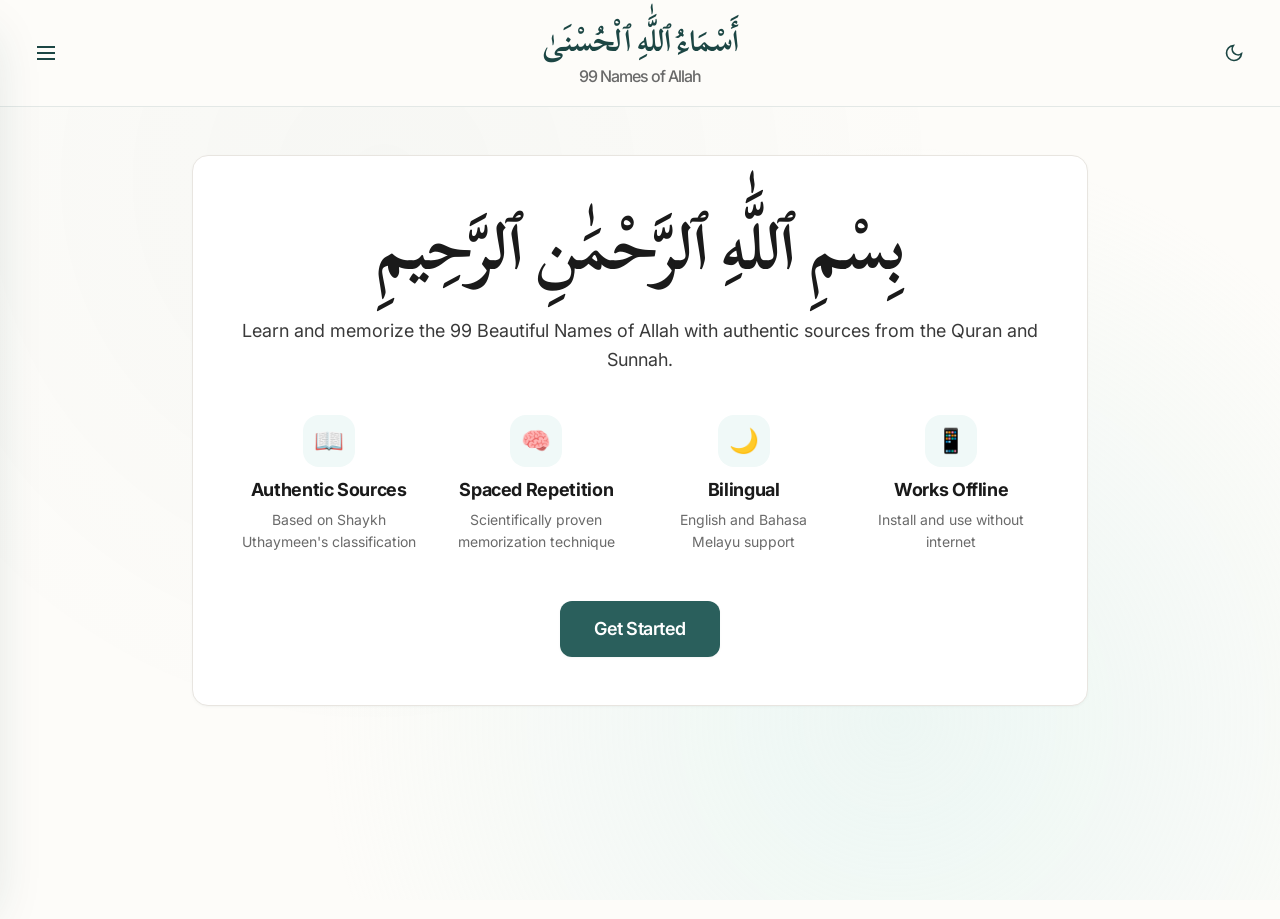
==== commit 220a3f98: "feat: dark mode with system preference + manual toggle - Add full dark mode colour palette (teal-tin" ====
--- a/index.html
+++ b/index.html
@@ -13,7 +13,7 @@
   <meta name="apple-mobile-web-app-capable" content="yes">
   <meta name="apple-mobile-web-app-status-bar-style" content="default">
   <meta name="apple-mobile-web-app-title" content="99 Names">
-  <link rel="apple-touch-icon" href="assets/icons/icon.svg">
+  <link rel="apple-touch-icon" href="assets/icons/icon-192.png">
 
   <!-- Favicon -->
   <link rel="icon" type="image/svg+xml" href="assets/icons/icon.svg">
@@ -35,11 +35,14 @@
 </head>
 <body>
 
+  <!-- Skip to main content (a11y) -->
+  <a href="#mainContent" class="skip-link">Skip to main content</a>
+
   <!-- Header -->
   <header class="header">
     <div class="container">
       <div class="header-content">
-        <button class="btn-icon btn-menu" aria-label="Open menu" id="menuToggle">
+        <button class="btn-icon btn-menu" aria-label="Open menu" aria-expanded="false" aria-controls="navDrawer" id="menuToggle">
           <svg width="24" height="24" viewBox="0 0 24 24" fill="none" stroke="currentColor" stroke-width="2">
             <line x1="3" y1="12" x2="21" y2="12"></line>
             <line x1="3" y1="6" x2="21" y2="6"></line>
@@ -49,13 +52,24 @@
 
         <h1 class="header-title">
           <a href="#welcome" class="header-link" id="headerHomeLink">
-            <span class="arabic-small">أَسْمَاءُ ٱللَّٰهِ ٱلْحُسْنَىٰ</span>
+            <span class="arabic-small" lang="ar" dir="rtl">أَسْمَاءُ ٱللَّٰهِ ٱلْحُسْنَىٰ</span>
             <span class="header-subtitle">99 Names of Allah</span>
           </a>
         </h1>
 
-        <!-- Settings button removed - not implemented yet -->
-        <div style="width: 40px;"></div> <!-- Spacer for layout balance -->
+        <!-- Theme toggle -->
+        <button class="btn-icon btn-theme" id="themeToggle" aria-label="Switch to dark mode" title="Toggle dark mode">
+          <svg class="icon-moon" width="20" height="20" viewBox="0 0 24 24" fill="none" stroke="currentColor" stroke-width="2">
+            <path d="M21 12.79A9 9 0 1 1 11.21 3 7 7 0 0 0 21 12.79z"/>
+          </svg>
+          <svg class="icon-sun" width="20" height="20" viewBox="0 0 24 24" fill="none" stroke="currentColor" stroke-width="2" style="display:none">
+            <circle cx="12" cy="12" r="5"/>
+            <line x1="12" y1="1" x2="12" y2="3"/><line x1="12" y1="21" x2="12" y2="23"/>
+            <line x1="4.22" y1="4.22" x2="5.64" y2="5.64"/><line x1="18.36" y1="18.36" x2="19.78" y2="19.78"/>
+            <line x1="1" y1="12" x2="3" y2="12"/><line x1="21" y1="12" x2="23" y2="12"/>
+            <line x1="4.22" y1="19.78" x2="5.64" y2="18.36"/><line x1="18.36" y1="5.64" x2="19.78" y2="4.22"/>
+          </svg>
+        </button>
       </div>
     </div>
   </header>
@@ -134,7 +148,7 @@
       <!-- Welcome Screen (First Visit) -->
       <div class="view" id="welcomeView">
         <div class="welcome-card">
-          <h2 class="arabic-large mb-md">بِسْمِ ٱللَّٰهِ ٱلرَّحْمَٰنِ ٱلرَّحِيمِ</h2>
+          <h2 class="arabic-large mb-md" lang="ar" dir="rtl">بِسْمِ ٱللَّٰهِ ٱلرَّحْمَٰنِ ٱلرَّحِيمِ</h2>
           <p class="text-lg mb-lg">Learn and memorize the 99 Beautiful Names of Allah with authentic sources from the Quran and Sunnah.</p>
 
           <div class="feature-grid">
--- a/css/variables.css
+++ b/css/variables.css
@@ -278,8 +278,62 @@
   --teal-softest: var(--teal-100);
 }
 
-/* DARK MODE TEMPORARILY DISABLED - needs proper high-contrast design */
-/*
-@media (prefers-color-scheme: dark) { ... }
-[data-theme="dark"] { ... }
-*/
+/* ============================================================
+   DARK MODE
+   Applied when: system prefers dark, OR user toggled dark.
+   Override: data-theme="light" always forces light mode.
+   ============================================================ */
+
+@media (prefers-color-scheme: dark) {
+  :root:not([data-theme="light"]) {
+    --bg-page:    #1A2E2C;
+    --bg-card:    #223330;
+    --bg-subtle:  #1C2B29;
+    --bg-hover:   #2A3F3C;
+
+    --text-primary:    #F0EDEA;
+    --text-secondary:  #C8C5C0;
+    --text-tertiary:   #908D88;
+    --text-quaternary: #605D58;
+
+    --border-subtle:  rgba(255,255,255,0.08);
+    --border-default: rgba(255,255,255,0.12);
+    --border-strong:  rgba(255,255,255,0.20);
+    --border-light:   rgba(255,255,255,0.06);
+
+    --shadow-color-sm: rgba(0,0,0,0.20);
+    --shadow-color-md: rgba(0,0,0,0.32);
+    --shadow-color-lg: rgba(0,0,0,0.44);
+    --shadow-color-xl: rgba(0,0,0,0.56);
+
+    --teal-500: #5BA39B;
+    --teal-600: #4A8A83;
+    --accent:   var(--teal-500);
+  }
+}
+
+[data-theme="dark"] {
+  --bg-page:    #1A2E2C;
+  --bg-card:    #223330;
+  --bg-subtle:  #1C2B29;
+  --bg-hover:   #2A3F3C;
+
+  --text-primary:    #F0EDEA;
+  --text-secondary:  #C8C5C0;
+  --text-tertiary:   #908D88;
+  --text-quaternary: #605D58;
+
+  --border-subtle:  rgba(255,255,255,0.08);
+  --border-default: rgba(255,255,255,0.12);
+  --border-strong:  rgba(255,255,255,0.20);
+  --border-light:   rgba(255,255,255,0.06);
+
+  --shadow-color-sm: rgba(0,0,0,0.20);
+  --shadow-color-md: rgba(0,0,0,0.32);
+  --shadow-color-lg: rgba(0,0,0,0.44);
+  --shadow-color-xl: rgba(0,0,0,0.56);
+
+  --teal-500: #5BA39B;
+  --teal-600: #4A8A83;
+  --accent:   var(--teal-500);
+}
--- a/css/base.css
+++ b/css/base.css
@@ -1,6 +1,24 @@
 /**
  * Base Styles - Complete Design System
  */
+
+/* Skip link (a11y) */
+.skip-link {
+  position: absolute;
+  top: -100%;
+  left: 0;
+  z-index: 9999;
+  padding: 0.75rem 1.25rem;
+  background: var(--teal-600);
+  color: #fff;
+  font-weight: var(--font-weight-semibold);
+  font-size: var(--text-sm);
+  text-decoration: none;
+  border-radius: 0 0 var(--border-radius-md) 0;
+}
+.skip-link:focus {
+  top: 0;
+}
 
 /* Reset */
 *, *::before, *::after {
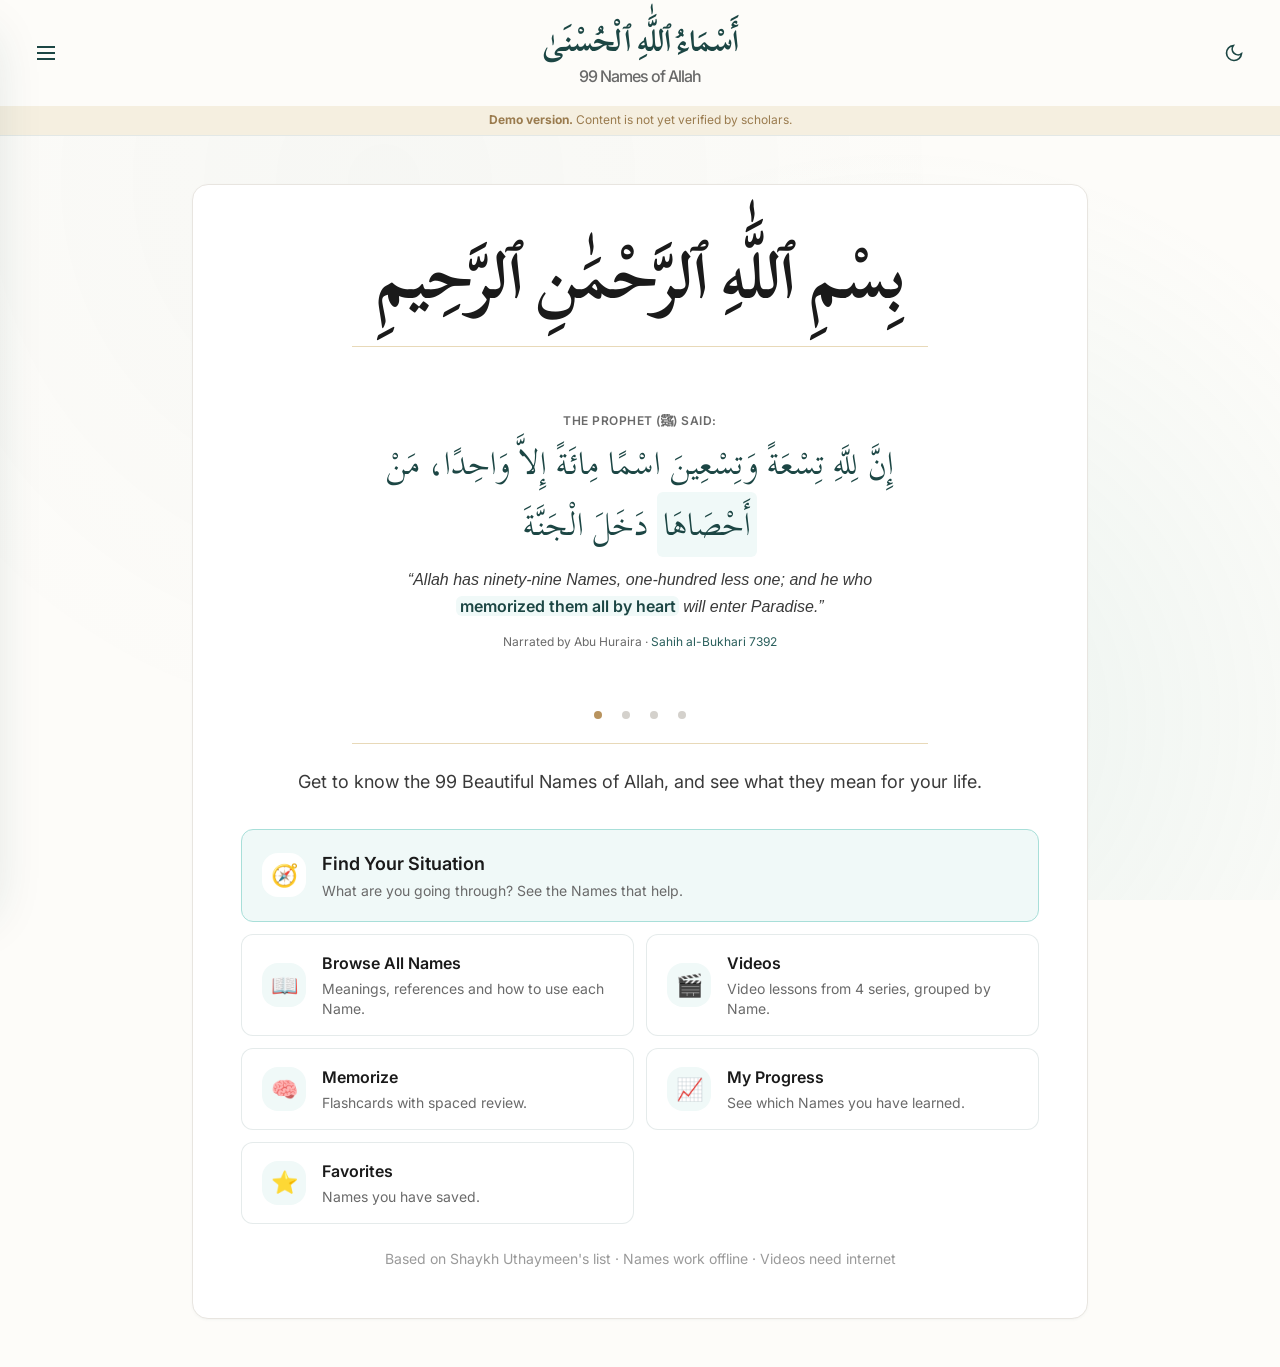
==== commit 53c4d2c4: "feat: add situations, videos, hadith narrations, and interactive homepage iterations studio" ====
--- a/index.html
+++ b/index.html
@@ -3,7 +3,7 @@
 <head>
   <meta charset="UTF-8">
   <meta name="viewport" content="width=device-width, initial-scale=1.0">
-  <meta name="description" content="Learn and memorize the 99 Beautiful Names of Allah (Asma'ul Husna) with authentic sources from Quran and Sunnah">
+  <meta name="description" content="Learn the 99 Beautiful Names of Allah: meanings, Quran and hadith references, video lessons, and help for life situations. Demo version, not yet verified by scholars.">
   <meta name="theme-color" content="#2A5F5C">
 
   <!-- PWA Manifest -->
@@ -13,10 +13,10 @@
   <meta name="apple-mobile-web-app-capable" content="yes">
   <meta name="apple-mobile-web-app-status-bar-style" content="default">
   <meta name="apple-mobile-web-app-title" content="99 Names">
-  <link rel="apple-touch-icon" href="assets/icons/icon-192.png">
+  <link rel="apple-touch-icon" href="assets/icons/icon-192.png?v=17">
 
   <!-- Favicon -->
-  <link rel="icon" type="image/svg+xml" href="assets/icons/icon.svg">
+  <link rel="icon" type="image/svg+xml" href="assets/icons/icon.svg?v=17">
 
   <!-- Fonts -->
   <link rel="preconnect" href="https://fonts.googleapis.com">
@@ -30,6 +30,7 @@
   <link rel="stylesheet" href="css/names.css">
   <link rel="stylesheet" href="css/memorization.css">
   <link rel="stylesheet" href="css/progress.css">
+  <link rel="stylesheet" href="css/situations.css">
 
   <title>Names of Allah - Asma'ul Husna</title>
 </head>
@@ -72,6 +73,9 @@
         </button>
       </div>
     </div>
+    <p class="demo-banner" role="note">
+      <strong>Demo version.</strong> Content is not yet verified by scholars.
+    </p>
   </header>
 
   <!-- Navigation Drawer -->
@@ -108,6 +112,24 @@
           </a>
         </li>
         <li>
+          <a href="#situations" class="nav-link" data-view="situations">
+            <svg width="20" height="20" viewBox="0 0 24 24" fill="none" stroke="currentColor" stroke-width="2">
+              <circle cx="12" cy="12" r="10"></circle>
+              <polygon points="16.24 7.76 14.12 14.12 7.76 16.24 9.88 9.88 16.24 7.76"></polygon>
+            </svg>
+            <span>Find Your Situation</span>
+          </a>
+        </li>
+        <li>
+          <a href="#videos" class="nav-link" data-view="videos">
+            <svg width="20" height="20" viewBox="0 0 24 24" fill="none" stroke="currentColor" stroke-width="2">
+              <rect x="2" y="5" width="20" height="14" rx="2"></rect>
+              <polygon points="10 9 15 12 10 15 10 9"></polygon>
+            </svg>
+            <span>Videos</span>
+          </a>
+        </li>
+        <li>
           <a href="#memorize" class="nav-link" data-view="memorize">
             <svg width="20" height="20" viewBox="0 0 24 24" fill="none" stroke="currentColor" stroke-width="2">
               <path d="M2 3h6a4 4 0 0 1 4 4v14a3 3 0 0 0-3-3H2z"></path>
@@ -135,7 +157,7 @@
       </ul>
 
       <div class="nav-footer">
-        <p class="text-sm text-muted">Version 1.0</p>
+        <p class="text-sm text-muted">Demo version · v1.16</p>
         <p class="text-sm text-muted">Based on Shaykh Uthaymeen's list</p>
       </div>
     </div>
@@ -149,42 +171,111 @@
       <div class="view" id="welcomeView">
         <div class="welcome-card">
           <h2 class="arabic-large mb-md" lang="ar" dir="rtl">بِسْمِ ٱللَّٰهِ ٱلرَّحْمَٰنِ ٱلرَّحِيمِ</h2>
-          <p class="text-lg mb-lg">Learn and memorize the 99 Beautiful Names of Allah with authentic sources from the Quran and Sunnah.</p>
-
-          <div class="feature-grid">
-            <div class="feature-item">
-              <span class="feature-icon">📖</span>
-              <h3>Authentic Sources</h3>
-              <p class="text-sm">Based on Shaykh Uthaymeen's classification</p>
-            </div>
-            <div class="feature-item">
-              <span class="feature-icon">🧠</span>
-              <h3>Spaced Repetition</h3>
-              <p class="text-sm">Scientifically proven memorization technique</p>
-            </div>
-            <div class="feature-item">
-              <span class="feature-icon">🌙</span>
-              <h3>Bilingual</h3>
-              <p class="text-sm">English and Bahasa Melayu support</p>
-            </div>
-            <div class="feature-item">
-              <span class="feature-icon">📱</span>
-              <h3>Works Offline</h3>
-              <p class="text-sm">Install and use without internet</p>
-            </div>
-          </div>
-
-          <button class="btn btn-primary btn-lg" id="getStartedBtn">Get Started</button>
-        </div>
-      </div>
-
-      <!-- Browse View (placeholder) -->
+          <figure class="home-hadith" aria-roledescription="carousel" aria-label="The hadith of the 99 Names in 4 narrations">
+            <div class="hadith-slide" id="hadithSlide">
+              <p class="home-hadith-lead">The Prophet (ﷺ) said:</p>
+              <p class="home-hadith-arabic" id="hadithArabic" lang="ar" dir="rtl">إِنَّ لِلَّهِ تِسْعَةً وَتِسْعِينَ اسْمًا مِائَةً إِلاَّ وَاحِدًا، مَنْ <mark class="hadith-key">أَحْصَاهَا</mark> دَخَلَ الْجَنَّةَ</p>
+              <blockquote class="home-hadith-english">
+                <p id="hadithEnglish">“Allah has ninety-nine Names, one-hundred less one; and he who <mark class="hadith-key">memorized them all by heart</mark> will enter Paradise.”</p>
+              </blockquote>
+              <figcaption class="home-hadith-ref" id="hadithRef">
+                Narrated by Abu Huraira · <a href="https://sunnah.com/bukhari:7392" target="_blank" rel="noopener noreferrer">Sahih al-Bukhari 7392</a>
+              </figcaption>
+            </div>
+            <div class="hadith-phrase-dots" role="group" aria-label="Choose a narration">
+                <button class="hadith-dot active" aria-pressed="true" aria-label="Narration 1 of 4: Sahih al-Bukhari 7392"></button>
+                <button class="hadith-dot" aria-pressed="false" aria-label="Narration 2 of 4: Sahih al-Bukhari 2736"></button>
+                <button class="hadith-dot" aria-pressed="false" aria-label="Narration 3 of 4: Sahih Muslim 2677b"></button>
+                <button class="hadith-dot" aria-pressed="false" aria-label="Narration 4 of 4: Sahih al-Bukhari 6410"></button>
+            </div>
+          </figure>
+
+          <p class="text-lg mb-lg">Get to know the 99 Beautiful Names of Allah, and see what they mean for your life.</p>
+
+          <nav class="home-options" aria-label="Main sections">
+            <a href="#situations" class="home-option home-option-featured" data-view="situations">
+              <span class="home-option-icon" aria-hidden="true">🧭</span>
+              <span class="home-option-text">
+                <span class="home-option-title">Find Your Situation</span>
+                <span class="home-option-desc">What are you going through? See the Names that help.</span>
+              </span>
+            </a>
+            <a href="#browse" class="home-option" data-view="browse">
+              <span class="home-option-icon" aria-hidden="true">📖</span>
+              <span class="home-option-text">
+                <span class="home-option-title">Browse All Names</span>
+                <span class="home-option-desc">Meanings, references and how to use each Name.</span>
+              </span>
+            </a>
+            <a href="#videos" class="home-option" data-view="videos">
+              <span class="home-option-icon" aria-hidden="true">🎬</span>
+              <span class="home-option-text">
+                <span class="home-option-title">Videos</span>
+                <span class="home-option-desc">Video lessons from 4 series, grouped by Name.</span>
+              </span>
+            </a>
+            <a href="#memorize" class="home-option" data-view="memorize">
+              <span class="home-option-icon" aria-hidden="true">🧠</span>
+              <span class="home-option-text">
+                <span class="home-option-title">Memorize</span>
+                <span class="home-option-desc">Flashcards with spaced review.</span>
+              </span>
+            </a>
+            <a href="#progress" class="home-option" data-view="progress">
+              <span class="home-option-icon" aria-hidden="true">📈</span>
+              <span class="home-option-text">
+                <span class="home-option-title">My Progress</span>
+                <span class="home-option-desc">See which Names you have learned.</span>
+              </span>
+            </a>
+            <a href="#favorites" class="home-option" data-view="favorites">
+              <span class="home-option-icon" aria-hidden="true">⭐</span>
+              <span class="home-option-text">
+                <span class="home-option-title">Favorites</span>
+                <span class="home-option-desc">Names you have saved.</span>
+              </span>
+            </a>
+          </nav>
+
+          <p class="home-footnote text-sm">Based on Shaykh Uthaymeen's list · Names work offline · Videos need internet</p>
+        </div>
+      </div>
+
+      <!-- Browse View -->
       <div class="view hidden" id="browseView">
-        <h2 class="mb-lg">All 99 Names</h2>
+        <div class="browse-header">
+          <h2>All 99 Names</h2>
+          <div class="search-wrapper">
+            <label for="searchInput" class="sr-only">Search names</label>
+            <svg class="search-icon" width="16" height="16" viewBox="0 0 24 24" fill="none" stroke="currentColor" stroke-width="2" aria-hidden="true">
+              <circle cx="11" cy="11" r="8"/><line x1="21" y1="21" x2="16.65" y2="16.65"/>
+            </svg>
+            <input
+              id="searchInput"
+              type="search"
+              placeholder="Search by name, meaning…"
+              autocomplete="off"
+              spellcheck="false"
+            >
+          </div>
+        </div>
+        <p id="searchCount" class="search-count hidden"></p>
         <div id="namesList">
           <!-- Names will be loaded here by JavaScript -->
           <p class="text-muted">Loading names...</p>
         </div>
+      </div>
+
+      <!-- Situations View (demo) -->
+      <div class="view hidden" id="situationsView">
+        <div id="situationsContent">
+          <p class="text-muted">Loading situations...</p>
+        </div>
+      </div>
+
+      <!-- Videos View -->
+      <div class="view hidden" id="videosView">
+        <div id="videosContent"></div>
       </div>
 
       <!-- Memorize View -->
@@ -247,22 +338,22 @@
             <button class="assessment-btn forgot" data-difficulty="forgot">
               <span class="emoji">😔</span>
               <span class="label">Forgot</span>
-              <span class="interval">Review tomorrow</span>
+              <span class="interval">Tomorrow, start over</span>
             </button>
             <button class="assessment-btn hard" data-difficulty="hard">
               <span class="emoji">😐</span>
               <span class="label">Hard</span>
-              <span class="interval">1 day</span>
+              <span class="interval">Tomorrow</span>
             </button>
             <button class="assessment-btn good" data-difficulty="good">
               <span class="emoji">😊</span>
               <span class="label">Good</span>
-              <span class="interval">3 days</span>
+              <span class="interval">In 3 days</span>
             </button>
             <button class="assessment-btn easy" data-difficulty="easy">
               <span class="emoji">🎉</span>
               <span class="label">Easy</span>
-              <span class="interval">7 days</span>
+              <span class="interval">In 7 days</span>
             </button>
           </div>
         </div>
--- a/css/variables.css
+++ b/css/variables.css
@@ -246,6 +246,11 @@
   --z-popover: 1500;
   --z-tooltip: 1600;
 
+  /* === SEMANTIC DARK-MODE TOKENS (override per theme) === */
+  --color-arabic-card:   var(--teal-700);   /* Arabic on browse cards */
+  --color-section-title: var(--teal-700);   /* Section headings in modal */
+  --bg-proof-block:      var(--teal-50);    /* Evidence blockquote bg */
+
   /* === LEGACY ALIASES (transition period) === */
   --paper: var(--bg-page);
   --ink: var(--text-primary);
@@ -286,54 +291,78 @@
 
 @media (prefers-color-scheme: dark) {
   :root:not([data-theme="light"]) {
-    --bg-page:    #1A2E2C;
-    --bg-card:    #223330;
-    --bg-subtle:  #1C2B29;
-    --bg-hover:   #2A3F3C;
-
-    --text-primary:    #F0EDEA;
-    --text-secondary:  #C8C5C0;
-    --text-tertiary:   #908D88;
-    --text-quaternary: #605D58;
-
-    --border-subtle:  rgba(255,255,255,0.08);
-    --border-default: rgba(255,255,255,0.12);
-    --border-strong:  rgba(255,255,255,0.20);
-    --border-light:   rgba(255,255,255,0.06);
-
-    --shadow-color-sm: rgba(0,0,0,0.20);
-    --shadow-color-md: rgba(0,0,0,0.32);
-    --shadow-color-lg: rgba(0,0,0,0.44);
-    --shadow-color-xl: rgba(0,0,0,0.56);
-
-    --teal-500: #5BA39B;
-    --teal-600: #4A8A83;
+    /* Warmer, lighter backgrounds — less gloomy */
+    --bg-page:    #1E2D2B;
+    --bg-card:    #263532;
+    --bg-subtle:  #1B2927;
+    --bg-hover:   #2F4440;
+
+    --text-primary:    #F2EFE9;
+    --text-secondary:  #CCC8C2;
+    --text-tertiary:   #948F88;
+    --text-quaternary: #636059;
+
+    --border-subtle:  rgba(255,255,255,0.09);
+    --border-default: rgba(255,255,255,0.14);
+    --border-strong:  rgba(255,255,255,0.22);
+    --border-light:   rgba(255,255,255,0.07);
+
+    --shadow-color-sm: rgba(0,0,0,0.18);
+    --shadow-color-md: rgba(0,0,0,0.28);
+    --shadow-color-lg: rgba(0,0,0,0.40);
+    --shadow-color-xl: rgba(0,0,0,0.52);
+
+    --teal-50:  rgba(107, 181, 173, 0.08);
+    --teal-100: rgba(107, 181, 173, 0.15);
+    --teal-500: #6BB5AD;
+    --teal-600: #56A09A;
+    --teal-700: #3D8580;
     --accent:   var(--teal-500);
+
+    --gold-50:    rgba(212, 175, 55, 0.07);
+    --gold-light: rgba(212, 175, 55, 0.22);
+
+    /* Semantic overrides for dark mode legibility */
+    --color-arabic-card:   var(--gold-400);
+    --color-section-title: var(--teal-500);
+    --bg-proof-block:      rgba(255,255,255,0.05);
   }
 }
 
 [data-theme="dark"] {
-  --bg-page:    #1A2E2C;
-  --bg-card:    #223330;
-  --bg-subtle:  #1C2B29;
-  --bg-hover:   #2A3F3C;
-
-  --text-primary:    #F0EDEA;
-  --text-secondary:  #C8C5C0;
-  --text-tertiary:   #908D88;
-  --text-quaternary: #605D58;
-
-  --border-subtle:  rgba(255,255,255,0.08);
-  --border-default: rgba(255,255,255,0.12);
-  --border-strong:  rgba(255,255,255,0.20);
-  --border-light:   rgba(255,255,255,0.06);
-
-  --shadow-color-sm: rgba(0,0,0,0.20);
-  --shadow-color-md: rgba(0,0,0,0.32);
-  --shadow-color-lg: rgba(0,0,0,0.44);
-  --shadow-color-xl: rgba(0,0,0,0.56);
-
-  --teal-500: #5BA39B;
-  --teal-600: #4A8A83;
+  /* Warmer, lighter backgrounds — less gloomy */
+  --bg-page:    #1E2D2B;
+  --bg-card:    #263532;
+  --bg-subtle:  #1B2927;
+  --bg-hover:   #2F4440;
+
+  --text-primary:    #F2EFE9;
+  --text-secondary:  #CCC8C2;
+  --text-tertiary:   #948F88;
+  --text-quaternary: #636059;
+
+  --border-subtle:  rgba(255,255,255,0.09);
+  --border-default: rgba(255,255,255,0.14);
+  --border-strong:  rgba(255,255,255,0.22);
+  --border-light:   rgba(255,255,255,0.07);
+
+  --shadow-color-sm: rgba(0,0,0,0.18);
+  --shadow-color-md: rgba(0,0,0,0.28);
+  --shadow-color-lg: rgba(0,0,0,0.40);
+  --shadow-color-xl: rgba(0,0,0,0.52);
+
+  --teal-50:  rgba(107, 181, 173, 0.08);
+  --teal-100: rgba(107, 181, 173, 0.15);
+  --teal-500: #6BB5AD;
+  --teal-600: #56A09A;
+  --teal-700: #3D8580;
   --accent:   var(--teal-500);
+
+  --gold-50:    rgba(212, 175, 55, 0.07);
+  --gold-light: rgba(212, 175, 55, 0.22);
+
+  /* Semantic overrides for dark mode legibility */
+  --color-arabic-card:   var(--gold-400);
+  --color-section-title: var(--teal-500);
+  --bg-proof-block:      rgba(255,255,255,0.05);
 }
--- a/css/base.css
+++ b/css/base.css
@@ -50,18 +50,24 @@
   position: fixed;
   inset: 0;
   background:
-    radial-gradient(
-      circle at 30% 20%,
-      rgba(42, 95, 92, 0.03) 0%,
-      transparent 50%
-    ),
-    radial-gradient(
-      circle at 70% 80%,
-      rgba(212, 239, 236, 0.4) 0%,
-      transparent 50%
-    );
+    radial-gradient(circle at 30% 20%, rgba(42, 95, 92, 0.03) 0%, transparent 50%),
+    radial-gradient(circle at 70% 80%, rgba(107, 181, 173, 0.12) 0%, transparent 50%);
   pointer-events: none;
   z-index: 0;
+}
+
+@media (prefers-color-scheme: dark) {
+  :root:not([data-theme="light"]) body::before {
+    background:
+      radial-gradient(circle at 30% 20%, rgba(107, 181, 173, 0.03) 0%, transparent 50%),
+      radial-gradient(circle at 70% 80%, rgba(107, 181, 173, 0.05) 0%, transparent 50%);
+  }
+}
+
+[data-theme="dark"] body::before {
+  background:
+    radial-gradient(circle at 30% 20%, rgba(107, 181, 173, 0.03) 0%, transparent 50%),
+    radial-gradient(circle at 70% 80%, rgba(107, 181, 173, 0.05) 0%, transparent 50%);
 }
 
 h1, h2, h3, h4, h5, h6 {
--- a/css/components.css
+++ b/css/components.css
@@ -11,6 +11,28 @@
   border-bottom: var(--border-width-1) solid var(--border-light);
 }
 
+.demo-banner {
+  margin: 0;
+  padding: var(--space-1-5) var(--space-4);
+  background: var(--gold-100);
+  color: var(--gold-600);
+  font-size: var(--text-xs);
+  text-align: center;
+  line-height: 1.4;
+}
+
+[data-theme="dark"] .demo-banner {
+  background: rgba(184, 147, 94, 0.15);
+  color: var(--gold-300);
+}
+
+@media (prefers-color-scheme: dark) {
+  :root:not([data-theme="light"]) .demo-banner {
+    background: rgba(184, 147, 94, 0.15);
+    color: var(--gold-300);
+  }
+}
+
 .header-content {
   display: flex;
   align-items: center;
@@ -32,7 +54,7 @@
 
 .header-title .arabic-small {
   display: block;
-  color: var(--teal-700);
+  color: var(--color-section-title);
   font-size: clamp(1.375rem, 3.2vw, 1.9rem);
   margin-bottom: var(--space-1);
 }
@@ -86,7 +108,7 @@
 }
 
 .btn-secondary {
-  background: #fff;
+  background: var(--bg-card);
   color: var(--teal-600);
   border-color: var(--teal-600);
 }
@@ -172,8 +194,8 @@
   border: var(--border-width-2) solid var(--teal-dark);
   border-radius: 20px;
   box-shadow:
-    0 8px 24px rgba(42, 95, 92, 0.12),
-    inset 0 1px 0 rgba(255, 255, 255, 0.8);
+    0 8px 24px var(--shadow-color-lg),
+    inset 0 1px 0 rgba(255, 255, 255, 0.5);
 }
 
 .card-header {
@@ -315,31 +337,109 @@
   box-shadow: var(--shadow-card);
 }
 
-.feature-grid {
+.home-options {
   display: grid;
-  grid-template-columns: repeat(auto-fit, minmax(11rem, 1fr));
-  gap: var(--space-8);
-  margin: var(--space-10) 0 var(--space-12);
-}
-
-.feature-item h3 {
-  font-size: var(--text-h5);
-  margin: var(--space-3) 0 var(--space-2);
-}
-
-.feature-item p {
-  color: var(--text-tertiary);
-}
-
-.feature-icon {
+  grid-template-columns: 1fr;
+  gap: var(--space-3);
+  margin: var(--space-8) 0 var(--space-6);
+  text-align: left;
+}
+
+.home-option {
+  display: flex;
+  align-items: center;
+  gap: var(--space-4);
+  padding: var(--space-4) var(--space-5);
+  background: var(--bg-card);
+  border: var(--border-width-1) solid var(--border-light);
+  border-radius: var(--border-radius-lg);
+  color: var(--text-primary);
+  text-decoration: none;
+  transition: var(--transition-default);
+}
+
+.home-option:hover,
+.home-option:focus-visible {
+  border-color: var(--teal-300);
+  box-shadow: 0 4px 12px rgba(42, 95, 92, 0.08);
+}
+
+.home-option-featured {
+  background: var(--teal-50);
+  border-color: var(--teal-200);
+  padding: var(--space-5);
+}
+
+.home-option-icon {
   display: inline-flex;
   align-items: center;
   justify-content: center;
-  width: 3.25rem;
-  height: 3.25rem;
+  flex-shrink: 0;
+  width: 2.75rem;
+  height: 2.75rem;
   border-radius: var(--border-radius-xl);
   background: var(--teal-50);
-  font-size: 1.5rem;
+  font-size: 1.375rem;
+}
+
+.home-option-featured .home-option-icon {
+  background: var(--bg-card);
+}
+
+.home-option-text {
+  display: flex;
+  flex-direction: column;
+  gap: var(--space-0-5);
+}
+
+.home-option-title {
+  font-size: var(--text-h6);
+  font-weight: var(--font-weight-semibold);
+}
+
+.home-option-featured .home-option-title {
+  font-size: var(--text-lg);
+}
+
+.home-option-desc {
+  font-size: var(--text-sm);
+  color: var(--text-tertiary);
+  line-height: 1.45;
+}
+
+.home-footnote {
+  color: var(--text-quaternary);
+  margin: 0;
+}
+
+[data-theme="dark"] .home-option-featured,
+[data-theme="dark"] .home-option-icon {
+  background: rgba(58, 120, 114, 0.18);
+  border-color: rgba(58, 120, 114, 0.4);
+}
+
+@media (prefers-color-scheme: dark) {
+  :root:not([data-theme="light"]) .home-option-featured,
+  :root:not([data-theme="light"]) .home-option-icon {
+    background: rgba(58, 120, 114, 0.18);
+    border-color: rgba(58, 120, 114, 0.4);
+  }
+}
+
+@media (max-width: 39.99rem) {
+  .welcome-card {
+    padding: var(--space-6) var(--space-4);
+  }
+}
+
+@media (min-width: 40rem) {
+  .home-options {
+    grid-template-columns: repeat(2, minmax(0, 1fr));
+  }
+
+  .home-option-featured {
+    grid-column: 1 / -1;
+  }
 }
 
 /* Install Prompt + Offline */
@@ -451,7 +551,156 @@
     font-size: var(--text-base);
   }
 
-  .feature-grid {
-    grid-template-columns: repeat(4, minmax(0, 1fr));
-  }
-}
+}
+
+/* Hadith on the home screen */
+.home-hadith {
+  position: relative;
+  max-width: 36rem;
+  margin: 0 auto var(--space-6);
+  padding: var(--space-5) var(--space-5) var(--space-4);
+  border-top: 1px solid var(--gold-200);
+  border-bottom: 1px solid var(--gold-200);
+}
+
+.home-hadith-arabic {
+  font-family: var(--font-arabic);
+  font-size: clamp(1.5rem, 4.5vw, 2rem);
+  line-height: 1.9;
+  color: var(--color-arabic-card);
+  margin: 0 0 var(--space-3);
+}
+
+.home-hadith-english {
+  margin: 0 0 var(--space-3);
+  padding: 0;
+  border: 0;
+}
+
+.home-hadith-english p {
+  margin: 0;
+  font-size: var(--text-base);
+  font-style: italic;
+  line-height: var(--leading-relaxed);
+  color: var(--text-secondary);
+}
+
+.home-hadith-ref {
+  font-size: var(--text-xs);
+  color: var(--text-tertiary);
+}
+
+.home-hadith-ref a {
+  color: var(--teal-600);
+}
+
+[data-theme="dark"] .home-hadith {
+  border-color: rgba(201, 169, 97, 0.3);
+}
+
+[data-theme="dark"] .home-hadith-ref a {
+  color: var(--teal-300);
+}
+
+@media (prefers-color-scheme: dark) {
+  :root:not([data-theme="light"]) .home-hadith {
+    border-color: rgba(201, 169, 97, 0.3);
+  }
+
+  :root:not([data-theme="light"]) .home-hadith-ref a {
+    color: var(--teal-300);
+  }
+}
+
+/* Hadith narrations carousel */
+.hadith-slide {
+  display: flex;
+  flex-direction: column;
+  justify-content: center;
+  transition: opacity 0.3s ease;
+}
+
+.hadith-slide.changing {
+  opacity: 0;
+}
+
+.home-hadith-lead {
+  margin: 0 0 var(--space-1);
+  font-size: var(--text-xs);
+  font-weight: var(--font-weight-semibold);
+  letter-spacing: 0.04em;
+  text-transform: uppercase;
+  color: var(--text-tertiary);
+}
+
+.hadith-key {
+  background: var(--teal-50);
+  color: inherit;
+  border-radius: var(--border-radius-sm, 4px);
+  padding: 0 0.2em;
+}
+
+.home-hadith-english .hadith-key {
+  font-style: normal;
+  font-weight: var(--font-weight-semibold);
+  color: var(--teal-700);
+}
+
+.hadith-phrase-dots {
+  display: flex;
+  justify-content: center;
+  gap: var(--space-1);
+  margin-top: var(--space-2);
+}
+
+.hadith-dot {
+  width: 1.5rem;
+  height: 1.5rem;
+  padding: 0;
+  border: 0;
+  background: none;
+  cursor: pointer;
+  position: relative;
+}
+
+.hadith-dot::after {
+  content: "";
+  position: absolute;
+  inset: 0.5rem;
+  border-radius: 50%;
+  background: var(--border-default);
+  transition: background 0.2s ease;
+}
+
+.hadith-dot.active::after {
+  background: var(--gold-500);
+}
+
+.hadith-dot:focus-visible {
+  outline: 2px solid var(--teal-500);
+  border-radius: 50%;
+}
+
+[data-theme="dark"] .hadith-key {
+  background: rgba(58, 120, 114, 0.3);
+}
+
+[data-theme="dark"] .home-hadith-english .hadith-key {
+  color: var(--teal-200);
+}
+
+@media (prefers-color-scheme: dark) {
+  :root:not([data-theme="light"]) .hadith-key {
+    background: rgba(58, 120, 114, 0.3);
+  }
+
+  :root:not([data-theme="light"]) .home-hadith-english .hadith-key {
+    color: var(--teal-200);
+  }
+}
+
+@media (prefers-reduced-motion: reduce) {
+  .hadith-slide {
+    transition: none;
+  }
+}
--- a/css/names.css
+++ b/css/names.css
@@ -1,6 +1,82 @@
 /**
  * Names View - Complete Design System
  */
+
+/* Browse header + search */
+.browse-header {
+  display: flex;
+  flex-direction: column;
+  gap: var(--space-5);
+  padding-top: var(--space-8);
+  padding-bottom: var(--space-2);
+}
+
+@media (min-width: 600px) {
+  .browse-header {
+    flex-direction: row;
+    align-items: center;
+    justify-content: space-between;
+  }
+}
+
+.search-wrapper {
+  position: relative;
+  width: 100%;
+  max-width: 340px;
+}
+
+.search-icon {
+  position: absolute;
+  left: var(--space-4);
+  top: 50%;
+  transform: translateY(-50%);
+  color: var(--text-tertiary);
+  pointer-events: none;
+}
+
+#searchInput,
+#gallerySearch {
+  width: 100%;
+  padding: var(--space-3) var(--space-4) var(--space-3) var(--space-10);
+  border: 1px solid var(--border-default);
+  border-radius: var(--border-radius-full);
+  background: var(--bg-card);
+  color: var(--text-primary);
+  font-family: var(--font-ui);
+  font-size: var(--text-sm);
+  outline: none;
+  transition: border-color var(--duration-fast) var(--ease-out),
+              box-shadow var(--duration-fast) var(--ease-out);
+}
+
+#searchInput:focus,
+#gallerySearch:focus {
+  border-color: var(--teal-500);
+  box-shadow: 0 0 0 3px rgba(90, 163, 155, 0.18);
+}
+
+#searchInput::placeholder,
+#gallerySearch::placeholder { color: var(--text-quaternary); }
+
+#searchInput::-webkit-search-cancel-button,
+#gallerySearch::-webkit-search-cancel-button {
+  -webkit-appearance: none;
+  width: 16px; height: 16px;
+  cursor: pointer;
+  background: url("data:image/svg+xml,%3Csvg xmlns='http://www.w3.org/2000/svg' viewBox='0 0 24 24' fill='none' stroke='%236A6A6A' stroke-width='2'%3E%3Cline x1='18' y1='6' x2='6' y2='18'/%3E%3Cline x1='6' y1='6' x2='18' y2='18'/%3E%3C/svg%3E") center/contain no-repeat;
+}
+
+.search-count {
+  font-size: var(--text-sm);
+  color: var(--text-tertiary);
+  padding: 0 0 var(--space-2);
+}
+
+.sr-only {
+  position: absolute; width: 1px; height: 1px;
+  padding: 0; margin: -1px; overflow: hidden;
+  clip: rect(0,0,0,0); white-space: nowrap; border: 0;
+}
 
 .names-grid {
   display: grid;
@@ -81,7 +157,7 @@
   font-weight: var(--font-weight-bold);
   line-height: var(--leading-arabic);
   letter-spacing: 0;
-  color: var(--teal-700);
+  color: var(--color-arabic-card);
   text-align: center;
   margin: var(--space-10) 0 var(--space-5);
   direction: rtl;
@@ -132,8 +208,8 @@
   height: 2.75rem;
   border-radius: var(--radius-button);
   border: var(--border-width-1) solid var(--border-default);
-  background: #fff;
-  color: var(--teal-700);
+  background: var(--bg-card);
+  color: var(--color-section-title);
   font-size: var(--text-sm);
   font-weight: var(--font-weight-semibold);
   transition: var(--transition-fast);
@@ -203,7 +279,7 @@
   justify-content: space-between;
   gap: var(--space-4);
   padding: var(--space-5) var(--space-6);
-  background: rgba(255, 255, 255, 0.9);
+  background: color-mix(in srgb, var(--bg-card) 92%, transparent);
   backdrop-filter: blur(8px);
   border-bottom: var(--border-width-1) solid var(--border-subtle);
 }
@@ -288,7 +364,7 @@
   gap: var(--space-2);
   font-size: var(--text-h5);
   font-weight: var(--font-weight-bold);
-  color: var(--teal-700);
+  color: var(--color-section-title);
   margin-bottom: var(--space-4);
 }
 
@@ -301,7 +377,7 @@
 .proof-text {
   margin: var(--space-5) 0;
   padding: var(--space-5);
-  background: var(--teal-50);
+  background: var(--bg-proof-block);
   border-left: var(--border-width-4) solid var(--teal-400);
   border-radius: var(--border-radius-md);
   color: var(--text-secondary);
@@ -524,3 +600,455 @@
   line-height: 1.6;
   margin-bottom: var(--space-xl);
 }
+
+/* Sources & Verification Expander */
+.verification-section {
+  margin-top: var(--space-6);
+  padding: 0 !important;
+}
+
+.verification-details {
+  border: var(--border-width-1) solid var(--border-subtle);
+  border-radius: var(--border-radius-lg);
+  background: var(--bg);
+  overflow: hidden;
+  transition: all var(--duration-fast) var(--ease-in-out);
+}
+
+.verification-details[open] {
+  box-shadow: var(--shadow-sm);
+  background: var(--bg-card);
+}
+
+.verification-summary {
+  display: flex;
+  align-items: center;
+  justify-content: space-between;
+  padding: var(--space-4) var(--space-5);
+  cursor: pointer;
+  list-style: none;
+  font-weight: 500;
+  color: var(--color-section-title);
+  user-select: none;
+}
+
+.verification-summary::-webkit-details-marker {
+  display: none;
+}
+
+.verification-title {
+  display: flex;
+  align-items: center;
+  gap: var(--space-2);
+  font-size: var(--text-sm);
+}
+
+.expander-arrow {
+  font-size: 0.75rem;
+  color: var(--ink-light);
+  transition: transform var(--duration-fast) var(--ease-in-out);
+}
+
+.verification-details[open] .expander-arrow {
+  transform: rotate(180deg);
+}
+
+.verification-content {
+  padding: 0 var(--space-5) var(--space-5) var(--space-5);
+  font-size: var(--text-sm);
+  color: var(--ink-medium);
+  line-height: 1.6;
+  border-top: var(--border-width-1) solid var(--border-subtle);
+  background: var(--bg-card);
+}
+
+.verification-intro {
+  margin: var(--space-4) 0 var(--space-3);
+  font-style: italic;
+  color: var(--ink-dark);
+}
+
+.verification-block {
+  margin-top: var(--space-4);
+  padding-bottom: var(--space-4);
+  border-bottom: var(--border-width-1) dashed var(--border-subtle);
+}
+
+.verification-block:last-of-type {
+  border-bottom: none;
+}
+
+.verification-quote {
+  font-family: var(--font-serif, "Playfair Display", Georgia, serif);
+  font-size: var(--text-sm);
+  line-height: 1.6;
+  color: var(--ink-dark);
+  background: var(--bg);
+  padding: var(--space-4);
+  border-left: 3px solid var(--gold-dark);
+  border-radius: 0 var(--border-radius-md) var(--border-radius-md) 0;
+  margin: var(--space-2) 0;
+  font-style: italic;
+}
+
+.verification-quote-ref {
+  text-align: right;
+  font-size: var(--text-xs);
+  color: var(--ink-light);
+  margin-top: var(--space-1);
+  font-weight: 500;
+}
+
+.scholarly-cite-block {
+  margin-top: var(--space-4);
+}
+
+.cite-header {
+  font-size: var(--text-xs);
+  text-transform: uppercase;
+  letter-spacing: 0.05em;
+  color: var(--gold-dark);
+  margin: var(--space-4) 0 var(--space-2);
+  font-weight: 600;
+}
+
+.cite-list {
+  padding-left: var(--space-5);
+  margin-bottom: var(--space-3);
+}
+
+.cite-list li {
+  margin-bottom: var(--space-1);
+}
+
+.exact-reference-text {
+  font-family: var(--font-mono, monospace);
+  font-size: var(--text-xs);
+  background: var(--bg);
+  padding: var(--space-3);
+  border-radius: var(--border-radius-md);
+  border: var(--border-width-1) solid var(--border-subtle);
+  overflow-x: auto;
+  white-space: pre-wrap;
+  margin: 0;
+}
+
+/* Video badge on browse cards */
+.video-badge {
+  position: absolute;
+  top: var(--space-4);
+  left: calc(var(--space-4) + 2.25rem);
+  display: inline-flex;
+  align-items: center;
+  gap: 0.25rem;
+  padding: 0.0625rem var(--space-2);
+  border-radius: var(--border-radius-full);
+  background: var(--teal-50);
+  color: var(--teal-700);
+  font-size: var(--text-xs);
+  font-weight: var(--font-weight-semibold);
+  line-height: 1.5;
+}
+
+[data-theme="dark"] .video-badge {
+  background: rgba(58, 120, 114, 0.25);
+  color: var(--teal-200);
+}
+
+@media (prefers-color-scheme: dark) {
+  :root:not([data-theme="light"]) .video-badge {
+    background: rgba(58, 120, 114, 0.25);
+    color: var(--teal-200);
+  }
+}
+
+/* Compact video rows in the Name detail modal */
+.video-row {
+  display: flex;
+  align-items: center;
+  gap: var(--space-3);
+  width: 100%;
+  padding: var(--space-2);
+  background: transparent;
+  border: 1px solid var(--border-light);
+  border-radius: var(--border-radius-lg);
+  color: inherit;
+  font: inherit;
+  text-align: left;
+  cursor: pointer;
+  transition: var(--transition-default);
+}
+
+.video-row + .video-row {
+  margin-top: var(--space-2);
+}
+
+.video-row:hover,
+.video-row:focus-visible {
+  border-color: var(--teal-300);
+  background: var(--bg-subtle);
+}
+
+.video-row-thumb {
+  position: relative;
+  flex-shrink: 0;
+  width: 7.5rem;
+  aspect-ratio: 16 / 9;
+  border-radius: var(--border-radius-md);
+  overflow: hidden;
+  background: #000;
+}
+
+.video-row-thumb img {
+  width: 100%;
+  height: 100%;
+  object-fit: cover;
+}
+
+.video-row-play {
+  position: absolute;
+  top: 50%;
+  left: 50%;
+  transform: translate(-50%, -50%);
+  display: flex;
+  align-items: center;
+  justify-content: center;
+  width: 2rem;
+  height: 2rem;
+  border-radius: 50%;
+  background: rgba(42, 95, 92, 0.92);
+  color: #fff;
+}
+
+.video-row-text {
+  display: flex;
+  flex-direction: column;
+  gap: 0.125rem;
+  min-width: 0;
+}
+
+.video-group-title {
+  margin-top: var(--space-6);
+}
+
+.video-group-intro {
+  font-size: var(--text-sm);
+  color: var(--text-tertiary);
+  margin: calc(var(--space-2) * -1) 0 var(--space-3);
+}
+
+.video-row-topic {
+  font-size: var(--text-sm);
+  font-weight: var(--font-weight-semibold);
+  color: var(--text-primary);
+}
+
+.video-row-topic + .video-row-speaker {
+  font-weight: var(--font-weight-medium, 500);
+  color: var(--text-secondary);
+  font-size: var(--text-xs);
+}
+
+.video-row-speaker {
+  font-size: var(--text-sm);
+  font-weight: var(--font-weight-semibold);
+  color: var(--text-primary);
+}
+
+.video-row-detail,
+.video-row-also {
+  font-size: var(--text-xs);
+  color: var(--text-tertiary);
+  line-height: 1.4;
+}
+
+.video-note {
+  font-style: italic;
+}
+
+/* Video player on top of the Name modal */
+.video-player {
+  position: fixed;
+  inset: 0;
+  z-index: var(--z-popover);
+  display: flex;
+  align-items: center;
+  justify-content: center;
+  padding: var(--space-4);
+  opacity: 0;
+  transition: opacity 0.2s ease;
+}
+
+.video-player.active {
+  opacity: 1;
+}
+
+.video-player-backdrop {
+  position: absolute;
+  inset: 0;
+  background: rgba(0, 0, 0, 0.85);
+}
+
+.video-player-box {
+  position: relative;
+  width: 100%;
+  max-width: 60rem;
+}
+
+.video-player-bar {
+  display: flex;
+  align-items: center;
+  justify-content: space-between;
+  gap: var(--space-3);
+  margin-bottom: var(--space-2);
+}
+
+.video-player-title {
+  margin: 0;
+  font-size: var(--text-sm);
+  line-height: 1.4;
+  color: rgba(255, 255, 255, 0.9);
+}
+
+.video-player-close {
+  flex-shrink: 0;
+  color: #fff;
+}
+
+.video-player-frame {
+  display: block;
+  width: 100%;
+  aspect-ratio: 16 / 9;
+  border: 0;
+  border-radius: var(--border-radius-lg);
+  background: #000;
+}
+
+@media (prefers-reduced-motion: reduce) {
+  .video-player {
+    transition: none;
+  }
+}
+
+.video-row-also strong {
+  color: var(--text-secondary);
+}
+
+/* Video gallery */
+.gallery-group {
+  margin-bottom: var(--space-8);
+}
+
+.gallery-group:last-child {
+  padding-bottom: var(--space-12);
+}
+
+.gallery-group-title {
+  display: flex;
+  align-items: center;
+  gap: var(--space-3);
+  width: 100%;
+  padding: var(--space-2) 0;
+  margin-bottom: var(--space-2);
+  background: none;
+  border: 0;
+  border-bottom: 1px solid var(--border-light);
+  color: inherit;
+  font: inherit;
+  text-align: left;
+  cursor: pointer;
+}
+
+.gallery-group-title:hover .gallery-group-name,
+.gallery-group-title:focus-visible .gallery-group-name {
+  color: var(--teal-600);
+}
+
+.gallery-group-title-plain {
+  cursor: default;
+  font-size: var(--text-lg);
+  font-weight: var(--font-weight-semibold);
+}
+
+.gallery-group-arabic {
+  font-family: var(--font-arabic);
+  font-size: 1.75rem;
+  line-height: 1.4;
+  color: var(--color-arabic-card);
+}
+
+.gallery-group-text {
+  display: flex;
+  flex-direction: column;
+  flex: 1;
+  min-width: 0;
+}
+
+.gallery-group-name {
+  font-weight: var(--font-weight-semibold);
+  color: var(--text-primary);
+}
+
+.gallery-group-meaning {
+  font-size: var(--text-xs);
+  color: var(--text-tertiary);
+}
+
+.gallery-group-count {
+  flex-shrink: 0;
+  font-size: var(--text-xs);
+  color: var(--text-quaternary);
+}
+
+.gallery-group-intro {
+  font-size: var(--text-sm);
+  color: var(--text-tertiary);
+  margin-bottom: var(--space-3);
+}
+
+.gallery-subhead {
+  margin: var(--space-3) 0 var(--space-2);
+  font-size: var(--text-xs);
+  font-weight: var(--font-weight-semibold);
+  color: var(--text-tertiary);
+}
+
+/* Multi-part lessons collapsed into one row */
+.video-parts + .video-row,
+.video-row + .video-parts,
+.video-parts + .video-parts {
+  margin-top: var(--space-2);
+}
+
+.video-parts-rest .video-row {
+  margin-top: var(--space-2);
+}
+
+.video-parts-toggle {
+  display: inline-block;
+  margin-top: var(--space-1-5);
+  padding: var(--space-1) var(--space-2);
+  background: none;
+  border: 0;
+  border-radius: var(--border-radius-md);
+  color: var(--teal-600);
+  font: inherit;
+  font-size: var(--text-sm);
+  font-weight: var(--font-weight-semibold);
+  cursor: pointer;
+}
+
+.video-parts-toggle:hover,
+.video-parts-toggle:focus-visible {
+  background: var(--bg-subtle);
+}
+
+[data-theme="dark"] .video-parts-toggle {
+  color: var(--teal-300);
+}
+
+@media (prefers-color-scheme: dark) {
+  :root:not([data-theme="light"]) .video-parts-toggle {
+    color: var(--teal-300);
+  }
+}
--- a/css/memorization.css
+++ b/css/memorization.css
@@ -70,16 +70,16 @@
   border-radius: 20px;
   overflow: hidden;
   box-shadow:
-    0 8px 24px rgba(42, 95, 92, 0.12),
-    inset 0 1px 0 rgba(255, 255, 255, 0.8);
+    0 8px 24px var(--shadow-color-lg),
+    inset 0 1px 0 rgba(255, 255, 255, 0.5);
   transition: box-shadow var(--duration-normal) var(--ease-in-out);
   cursor: pointer;
 }
 
 .flashcard.flipped {
   box-shadow:
-    0 10px 28px rgba(42, 95, 92, 0.14),
-    inset 0 1px 0 rgba(255, 255, 255, 0.85);
+    0 10px 28px var(--shadow-color-lg),
+    inset 0 1px 0 rgba(255, 255, 255, 0.5);
 }
 
 .card-face {
@@ -145,11 +145,7 @@
   visibility: hidden;
   transform: translateY(8px);
   z-index: 0;
-  background: linear-gradient(
-    135deg,
-    var(--teal-softest) 0%,
-    #ffffff 100%
-  );
+  background: linear-gradient(135deg, var(--teal-softest) 0%, var(--bg-card) 100%);
 }
 
 .flashcard.flipped .card-front {
--- a/css/situations.css
+++ b/css/situations.css
@@ -0,0 +1,238 @@
+/**
+ * Situations View - "Find Your Situation"
+ */
+
+.situations-header {
+  padding-top: var(--space-8);
+  margin-bottom: var(--space-5);
+}
+
+.situations-header h2 {
+  margin-bottom: var(--space-2);
+}
+
+.situation-eyebrow {
+  font-size: var(--text-sm);
+  font-weight: var(--font-weight-semibold);
+  color: var(--teal-600);
+  margin-bottom: var(--space-1);
+}
+
+.situations-back {
+  margin-top: var(--space-6);
+  padding-left: 0;
+}
+
+.situations-draft-banner {
+  background: var(--gold-50);
+  border: 1px solid var(--gold-200);
+  color: var(--text-secondary);
+  border-radius: var(--border-radius-md);
+  padding: var(--space-3) var(--space-4);
+  font-size: var(--text-sm);
+  line-height: var(--leading-relaxed);
+  margin-bottom: var(--space-6);
+}
+
+.situation-category-grid {
+  display: grid;
+  grid-template-columns: repeat(auto-fill, minmax(16rem, 1fr));
+  gap: var(--space-4);
+  padding-bottom: var(--space-12);
+}
+
+.situation-category,
+.situation-item {
+  display: flex;
+  text-align: left;
+  width: 100%;
+  background: var(--bg-card);
+  border: 1px solid var(--border-light);
+  border-radius: var(--border-radius-lg);
+  color: var(--text-primary);
+  font: inherit;
+  cursor: pointer;
+  transition: var(--transition-default);
+}
+
+.situation-category {
+  flex-direction: column;
+  gap: var(--space-2);
+  padding: var(--space-5);
+}
+
+.situation-category:hover,
+.situation-item:hover {
+  border-color: var(--teal-300);
+  box-shadow: 0 4px 12px rgba(42, 95, 92, 0.08);
+}
+
+.situation-category-title {
+  font-size: var(--text-lg);
+  font-weight: var(--font-weight-semibold);
+}
+
+.situation-category-covers {
+  font-size: var(--text-sm);
+  color: var(--text-tertiary);
+  line-height: var(--leading-relaxed);
+}
+
+.situation-category-meta {
+  display: flex;
+  align-items: center;
+  gap: var(--space-2);
+  font-size: var(--text-xs);
+  color: var(--text-quaternary);
+  margin-top: auto;
+}
+
+.situation-hold {
+  background: var(--gold-100);
+  color: var(--gold-600);
+  border-radius: var(--border-radius-full);
+  padding: 0 var(--space-2);
+  font-weight: var(--font-weight-semibold);
+}
+
+.situation-list {
+  list-style: none;
+  padding: 0;
+  margin: 0 0 var(--space-12);
+  display: flex;
+  flex-direction: column;
+  gap: var(--space-3);
+}
+
+.situation-item {
+  justify-content: space-between;
+  align-items: center;
+  gap: var(--space-4);
+  padding: var(--space-4) var(--space-5);
+  font-size: var(--text-base);
+}
+
+.situation-item-count {
+  flex-shrink: 0;
+  font-size: var(--text-xs);
+  color: var(--text-quaternary);
+}
+
+.situation-names {
+  display: grid;
+  grid-template-columns: repeat(auto-fill, minmax(18rem, 1fr));
+  gap: var(--space-4);
+  padding-bottom: var(--space-12);
+}
+
+.situation-name {
+  background: var(--bg-card);
+  border: 1px solid var(--border-light);
+  border-radius: var(--border-radius-lg);
+  padding: var(--space-5);
+  cursor: pointer;
+  transition: var(--transition-default);
+}
+
+.situation-name:hover {
+  border-color: var(--teal-300);
+}
+
+.situation-name-head {
+  display: flex;
+  align-items: center;
+  gap: var(--space-4);
+  margin-bottom: var(--space-4);
+}
+
+.situation-name-arabic {
+  font-family: var(--font-arabic);
+  font-size: 2.25rem;
+  line-height: 1.4;
+  color: var(--color-arabic-card);
+}
+
+.situation-name-translit {
+  font-size: var(--text-lg);
+  margin: 0;
+}
+
+.situation-name-meaning {
+  font-size: var(--text-sm);
+  color: var(--text-tertiary);
+  margin: 0;
+}
+
+.situation-point {
+  font-size: var(--text-base);
+  line-height: var(--leading-relaxed);
+  margin-bottom: var(--space-2);
+}
+
+.situation-point-empty {
+  color: var(--text-quaternary);
+  font-style: italic;
+}
+
+.situation-source,
+.situation-basis {
+  font-size: var(--text-xs);
+  color: var(--text-tertiary);
+  line-height: var(--leading-relaxed);
+  margin-bottom: var(--space-4);
+}
+
+.situation-link-type {
+  display: inline-block;
+  font-weight: var(--font-weight-semibold);
+  border-radius: var(--border-radius-full);
+  padding: 0 var(--space-2);
+  margin-right: var(--space-1);
+}
+
+.situation-link-type.specific {
+  background: var(--teal-50);
+  color: var(--teal-700);
+}
+
+.situation-link-type.template {
+  background: var(--bg-subtle);
+  color: var(--text-tertiary);
+}
+
+[data-theme="dark"] .situations-draft-banner,
+[data-theme="dark"] .situation-hold {
+  background: rgba(184, 147, 94, 0.15);
+  border-color: rgba(184, 147, 94, 0.3);
+}
+
+[data-theme="dark"] .situation-link-type.specific {
+  background: rgba(58, 120, 114, 0.25);
+  color: var(--teal-200);
+}
+
+@media (prefers-color-scheme: dark) {
+  :root:not([data-theme="light"]) .situations-draft-banner,
+  :root:not([data-theme="light"]) .situation-hold {
+    background: rgba(184, 147, 94, 0.15);
+    border-color: rgba(184, 147, 94, 0.3);
+  }
+
+  :root:not([data-theme="light"]) .situation-link-type.specific {
+    background: rgba(58, 120, 114, 0.25);
+    color: var(--teal-200);
+  }
+}
+
+.situation-videos {
+  padding-bottom: var(--space-12);
+}
+
+.situation-videos-title {
+  font-size: var(--text-lg);
+  margin-bottom: var(--space-1);
+}
+
+.situation-videos .text-secondary {
+  margin-bottom: var(--space-4);
+}
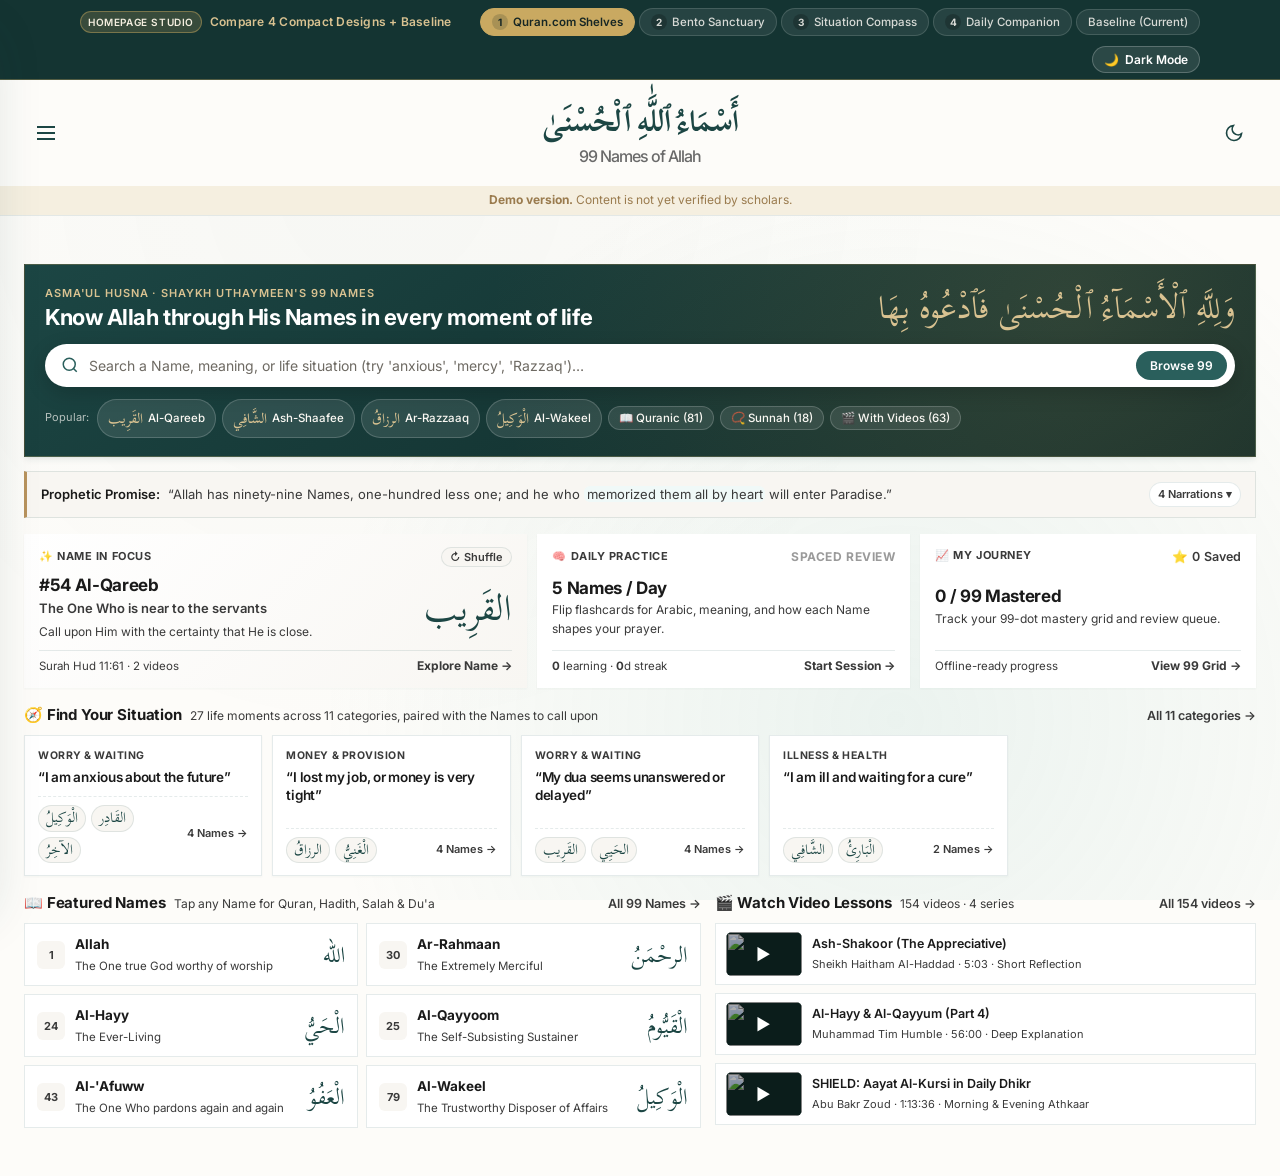
==== commit e2e18529: "feat: wire Homepage Studio (4 compact designs + baseline) into main PWA" ====
--- a/index.html
+++ b/index.html
@@ -31,13 +31,114 @@
   <link rel="stylesheet" href="css/memorization.css">
   <link rel="stylesheet" href="css/progress.css">
   <link rel="stylesheet" href="css/situations.css">
+  <link rel="stylesheet" href="iterations/iterations.css">
+  <style>
+    .studio-theme-btn {
+      margin-left: auto;
+      display: inline-flex;
+      align-items: center;
+      gap: 6px;
+      padding: 5px 11px;
+      border-radius: 999px;
+      border: 1px solid rgba(255, 255, 255, 0.22);
+      background: rgba(255, 255, 255, 0.1);
+      color: #fff;
+      font-size: 0.75rem;
+      font-weight: 600;
+      cursor: pointer;
+      white-space: nowrap;
+      transition: background 0.15s ease, border-color 0.15s ease;
+    }
+    .studio-theme-btn:hover {
+      background: rgba(201, 162, 39, 0.28);
+      border-color: #c9a227;
+    }
+    .subview-back-bar {
+      display: flex;
+      align-items: center;
+      justify-content: space-between;
+      gap: 12px;
+      margin-bottom: 16px;
+      padding: 10px 14px;
+      border-radius: 10px;
+      background: var(--bg-secondary);
+      border: 1px solid var(--border-light);
+    }
+    .subview-back-bar.hidden {
+      display: none !important;
+    }
+    .subview-back-btn {
+      padding: 6px 14px;
+      border-radius: 999px;
+      border: 1px solid var(--primary-600);
+      background: var(--primary-600);
+      color: #fff;
+      font-size: 0.8rem;
+      font-weight: 600;
+      cursor: pointer;
+    }
+    .subview-back-btn:hover {
+      background: var(--primary-700);
+    }
+    .iter-toast {
+      position: fixed;
+      bottom: 20px;
+      right: 20px;
+      z-index: 9999;
+      background: #1a5f4a;
+      color: #fff;
+      padding: 10px 16px;
+      border-radius: 999px;
+      font-size: 0.82rem;
+      font-weight: 600;
+      box-shadow: 0 8px 24px rgba(0,0,0,0.28);
+      opacity: 0;
+      transform: translateY(10px);
+      pointer-events: none;
+      transition: opacity 0.2s ease, transform 0.2s ease;
+    }
+    .iter-toast.show {
+      opacity: 1;
+      transform: translateY(0);
+    }
+  </style>
 
   <title>Names of Allah - Asma'ul Husna</title>
 </head>
-<body>
+<body data-default-iter="v1">
 
   <!-- Skip to main content (a11y) -->
   <a href="#mainContent" class="skip-link">Skip to main content</a>
+
+  <!-- Sticky Iteration Switcher Bar -->
+  <div class="iter-studio-bar" role="region" aria-label="Homepage iteration switcher">
+    <div class="iter-studio-inner">
+      <div class="iter-studio-brand">
+        <span class="iter-studio-badge">Homepage Studio</span>
+        <span>Compare 4 Compact Designs + Baseline</span>
+      </div>
+      <div class="iter-tabs" role="tablist">
+        <button type="button" class="iter-tab active" role="tab" aria-selected="true" data-iter="v1">
+          <span class="iter-tab-num">1</span> Quran.com Shelves
+        </button>
+        <button type="button" class="iter-tab" role="tab" aria-selected="false" data-iter="v2">
+          <span class="iter-tab-num">2</span> Bento Sanctuary
+        </button>
+        <button type="button" class="iter-tab" role="tab" aria-selected="false" data-iter="v3">
+          <span class="iter-tab-num">3</span> Situation Compass
+        </button>
+        <button type="button" class="iter-tab" role="tab" aria-selected="false" data-iter="v4">
+          <span class="iter-tab-num">4</span> Daily Companion
+        </button>
+        <button type="button" class="iter-tab" role="tab" aria-selected="false" data-iter="baseline">
+          Baseline (Current)
+        </button>
+      </div>
+      <button type="button" class="studio-theme-btn" id="studioThemeBtn" aria-label="Toggle dark or light theme">
+        <span id="studioThemeIcon">🌙</span> <span id="studioThemeLabel">Dark Mode</span>
+      </button>
+    </div>
+  </div>
 
   <!-- Header -->
   <header class="header">
@@ -167,78 +268,937 @@
   <main class="main" id="mainContent">
     <div class="container">
 
-      <!-- Welcome Screen (First Visit) -->
-      <div class="view" id="welcomeView">
-        <div class="welcome-card">
-          <h2 class="arabic-large mb-md" lang="ar" dir="rtl">بِسْمِ ٱللَّٰهِ ٱلرَّحْمَٰنِ ٱلرَّحِيمِ</h2>
-          <figure class="home-hadith" aria-roledescription="carousel" aria-label="The hadith of the 99 Names in 4 narrations">
-            <div class="hadith-slide" id="hadithSlide">
-              <p class="home-hadith-lead">The Prophet (ﷺ) said:</p>
-              <p class="home-hadith-arabic" id="hadithArabic" lang="ar" dir="rtl">إِنَّ لِلَّهِ تِسْعَةً وَتِسْعِينَ اسْمًا مِائَةً إِلاَّ وَاحِدًا، مَنْ <mark class="hadith-key">أَحْصَاهَا</mark> دَخَلَ الْجَنَّةَ</p>
-              <blockquote class="home-hadith-english">
-                <p id="hadithEnglish">“Allah has ninety-nine Names, one-hundred less one; and he who <mark class="hadith-key">memorized them all by heart</mark> will enter Paradise.”</p>
-              </blockquote>
-              <figcaption class="home-hadith-ref" id="hadithRef">
-                Narrated by Abu Huraira · <a href="https://sunnah.com/bukhari:7392" target="_blank" rel="noopener noreferrer">Sahih al-Bukhari 7392</a>
-              </figcaption>
-            </div>
-            <div class="hadith-phrase-dots" role="group" aria-label="Choose a narration">
-                <button class="hadith-dot active" aria-pressed="true" aria-label="Narration 1 of 4: Sahih al-Bukhari 7392"></button>
-                <button class="hadith-dot" aria-pressed="false" aria-label="Narration 2 of 4: Sahih al-Bukhari 2736"></button>
-                <button class="hadith-dot" aria-pressed="false" aria-label="Narration 3 of 4: Sahih Muslim 2677b"></button>
-                <button class="hadith-dot" aria-pressed="false" aria-label="Narration 4 of 4: Sahih al-Bukhari 6410"></button>
-            </div>
-          </figure>
-
-          <p class="text-lg mb-lg">Get to know the 99 Beautiful Names of Allah, and see what they mean for your life.</p>
-
-          <nav class="home-options" aria-label="Main sections">
-            <a href="#situations" class="home-option home-option-featured" data-view="situations">
-              <span class="home-option-icon" aria-hidden="true">🧭</span>
-              <span class="home-option-text">
-                <span class="home-option-title">Find Your Situation</span>
-                <span class="home-option-desc">What are you going through? See the Names that help.</span>
+      <!-- ==================================================================
+           WELCOME VIEW (Contains all 4 Homepage Iterations + Baseline)
+           ================================================================== -->
+      <div class="view iter-welcome-view" id="welcomeView">
+
+        <!-- ================================================================
+             ITERATION 1: QURAN.COM INSPIRED (Hero Search + Continue + Shelves)
+             ================================================================ -->
+        <section class="iter-pane active" data-iter-pane="v1" aria-label="Iteration 1: Quran.com Inspired">
+
+          <!-- 1A. Compact Hero with Instant Search & Popular Pills -->
+          <div class="v1-hero">
+            <div class="v1-hero-top">
+              <div class="v1-hero-title-block">
+                <div class="v1-hero-eyebrow">Asma'ul Husna · Shaykh Uthaymeen's 99 Names</div>
+                <h2 class="v1-hero-heading">Know Allah through His Names in every moment of life</h2>
+              </div>
+              <div class="v1-hero-calligraphy" lang="ar" dir="rtl">وَلِلَّهِ ٱلْأَسْمَآءُ ٱلْحُسْنَىٰ فَٱدْعُوهُ بِهَا</div>
+            </div>
+
+            <!-- Instant Search Bar (Searches 99 Names + 27 Situations live) -->
+            <div class="v1-search-box">
+              <div class="v1-search-input-wrap">
+                <svg class="v1-search-icon" width="18" height="18" viewBox="0 0 24 24" fill="none" stroke="currentColor" stroke-width="2">
+                  <circle cx="11" cy="11" r="8"/><line x1="21" y1="21" x2="16.65" y2="16.65"/>
+                </svg>
+                <input
+                  id="v1QuickSearch"
+                  class="v1-search-input"
+                  type="search"
+                  placeholder="Search a Name, meaning, or life situation (try 'anxious', 'mercy', 'Razzaq')…"
+                  autocomplete="off"
+                  spellcheck="false"
+                >
+                <button type="button" class="v1-search-btn" data-switch-view="browse">Browse 99</button>
+              </div>
+              <div id="v1SearchDropdown" class="v1-search-dropdown hidden"></div>
+            </div>
+
+            <!-- Quran.com-style Quick Pills under search -->
+            <div class="v1-quick-pills">
+              <span class="v1-pill-label">Popular:</span>
+              <button type="button" class="v1-quick-pill" data-open-name="54">
+                <span class="v1-quick-pill-ar" lang="ar">القَرِيب</span> Al-Qareeb
+              </button>
+              <button type="button" class="v1-quick-pill" data-open-name="90">
+                <span class="v1-quick-pill-ar" lang="ar">الشَّافِي</span> Ash-Shaafee
+              </button>
+              <button type="button" class="v1-quick-pill" data-open-name="32">
+                <span class="v1-quick-pill-ar" lang="ar">الرزاقُ</span> Ar-Razzaaq
+              </button>
+              <button type="button" class="v1-quick-pill" data-open-name="79">
+                <span class="v1-quick-pill-ar" lang="ar">الْوَكِيلُ</span> Al-Wakeel
+              </button>
+              <button type="button" class="v1-quick-pill" data-switch-view="browse" data-filter-type="quran">
+                📖 Quranic (81)
+              </button>
+              <button type="button" class="v1-quick-pill" data-switch-view="browse" data-filter-type="sunnah">
+                📿 Sunnah (18)
+              </button>
+              <button type="button" class="v1-quick-pill" data-switch-view="browse" data-filter-type="videos">
+                🎬 With Videos (63)
+              </button>
+            </div>
+          </div>
+
+          <!-- 1B. Collapsible 1-Line Hadith Ribbon (Keeps authentic hadith without pushing page down) -->
+          <details class="compact-hadith-bar" data-hadith-widget>
+            <summary class="compact-hadith-summary">
+              <span class="compact-hadith-quote">
+                <strong>Prophetic Promise:</strong>
+                <span data-hadith-en>“Allah has ninety-nine Names, one-hundred less one; and he who <mark class="hadith-key">memorized them all by heart</mark> will enter Paradise.”</span>
               </span>
-            </a>
-            <a href="#browse" class="home-option" data-view="browse">
-              <span class="home-option-icon" aria-hidden="true">📖</span>
-              <span class="home-option-text">
-                <span class="home-option-title">Browse All Names</span>
-                <span class="home-option-desc">Meanings, references and how to use each Name.</span>
-              </span>
-            </a>
-            <a href="#videos" class="home-option" data-view="videos">
-              <span class="home-option-icon" aria-hidden="true">🎬</span>
-              <span class="home-option-text">
-                <span class="home-option-title">Videos</span>
-                <span class="home-option-desc">Video lessons from 4 series, grouped by Name.</span>
-              </span>
-            </a>
-            <a href="#memorize" class="home-option" data-view="memorize">
-              <span class="home-option-icon" aria-hidden="true">🧠</span>
-              <span class="home-option-text">
-                <span class="home-option-title">Memorize</span>
-                <span class="home-option-desc">Flashcards with spaced review.</span>
-              </span>
-            </a>
-            <a href="#progress" class="home-option" data-view="progress">
-              <span class="home-option-icon" aria-hidden="true">📈</span>
-              <span class="home-option-text">
-                <span class="home-option-title">My Progress</span>
-                <span class="home-option-desc">See which Names you have learned.</span>
-              </span>
-            </a>
-            <a href="#favorites" class="home-option" data-view="favorites">
-              <span class="home-option-icon" aria-hidden="true">⭐</span>
-              <span class="home-option-text">
-                <span class="home-option-title">Favorites</span>
-                <span class="home-option-desc">Names you have saved.</span>
-              </span>
-            </a>
-          </nav>
-
-          <p class="home-footnote text-sm">Based on Shaykh Uthaymeen's list · Names work offline · Videos need internet</p>
-        </div>
+              <span class="compact-hadith-toggle">4 Narrations ▾</span>
+            </summary>
+            <div class="compact-hadith-expanded">
+              <div class="compact-hadith-ar-full" data-hadith-ar lang="ar" dir="rtl">
+                إِنَّ لِلَّهِ تِسْعَةً وَتِسْعِينَ اسْمًا مِائَةً إِلاَّ وَاحِدًا، مَنْ <mark class="hadith-key">أَحْصَاهَا</mark> دَخَلَ الْجَنَّةَ
+              </div>
+              <div class="compact-hadith-narrations">
+                <div class="compact-narration-pills">
+                  <button type="button" class="compact-narration-pill active" data-narration-idx="0">Bukhari 7392 (Memorized)</button>
+                  <button type="button" class="compact-narration-pill" data-narration-idx="1">Bukhari 2736 (Knows them)</button>
+                  <button type="button" class="compact-narration-pill" data-narration-idx="2">Muslim 2677b (Enumerates)</button>
+                  <button type="button" class="compact-narration-pill" data-narration-idx="3">Bukhari 6410 (Acts upon)</button>
+                </div>
+                <span class="text-xs text-muted" data-hadith-ref>
+                  <a href="https://sunnah.com/bukhari:7392" target="_blank" rel="noopener noreferrer">Sahih al-Bukhari 7392 ↗</a>
+                </span>
+              </div>
+            </div>
+          </details>
+
+          <!-- 1C. "Start / Continue" 3-Column Row (Quran.com Start Reading + My Quran + Goal) -->
+          <div class="v1-continue-grid">
+            <!-- Card 1: Name in Focus (Interactive Shuffle) -->
+            <div class="v1-spotlight-card primary-spotlight">
+              <div class="v1-card-kicker">
+                <span>✨ Name in Focus</span>
+                <button type="button" class="v1-shuffle-btn" id="v1ShuffleBtn" title="Show another Name">↻ Shuffle</button>
+              </div>
+              <div class="v1-spotlight-main">
+                <div>
+                  <h3 class="v1-spotlight-translit" id="v1SpotTranslit">#54 Al-Qareeb</h3>
+                  <p class="v1-spotlight-meaning" id="v1SpotMeaning">The One Who is near to the servants</p>
+                  <p class="v1-spotlight-invoke" id="v1SpotInvoke">When you feel distant from Allah or want to feel His closeness in du'a.</p>
+                </div>
+                <div class="v1-spotlight-arabic" id="v1SpotArabic" lang="ar" dir="rtl">القَرِيب</div>
+              </div>
+              <div class="v1-spotlight-footer">
+                <span class="v1-spotlight-ref" id="v1SpotRef">Surah Hud 11:61 · 2 videos</span>
+                <button type="button" class="v1-spotlight-cta" id="v1SpotExplore" data-open-name="54">
+                  Explore Name →
+                </button>
+              </div>
+            </div>
+
+            <!-- Card 2: Daily Practice (Memorize) -->
+            <div class="v1-spotlight-card">
+              <div class="v1-card-kicker">
+                <span>🧠 Daily Practice</span>
+                <span class="text-xs text-muted">Spaced Review</span>
+              </div>
+              <div>
+                <h3 class="v1-spotlight-translit">5 Names / Day</h3>
+                <p class="v1-spotlight-invoke">Flip flashcards for Arabic, meaning, and how each Name shapes your prayer.</p>
+              </div>
+              <div class="v1-spotlight-footer">
+                <span class="v1-spotlight-ref"><strong data-stat="learning-count">0</strong> learning · <strong data-stat="streak-count">0</strong>d streak</span>
+                <button type="button" class="v1-spotlight-cta" data-switch-view="memorize">
+                  Start Session →
+                </button>
+              </div>
+            </div>
+
+            <!-- Card 3: My Progress & Favorites -->
+            <div class="v1-spotlight-card">
+              <div class="v1-card-kicker">
+                <span>📈 My Journey</span>
+                <button type="button" class="shelf-link" data-switch-view="favorites">⭐ <span data-stat="favorites-count">0</span> Saved</button>
+              </div>
+              <div>
+                <h3 class="v1-spotlight-translit"><span data-stat="mastered-count">0</span> / 99 Mastered</h3>
+                <p class="v1-spotlight-invoke">Track your 99-dot mastery grid and review queue.</p>
+              </div>
+              <div class="v1-spotlight-footer">
+                <span class="v1-spotlight-ref">Offline-ready progress</span>
+                <button type="button" class="v1-spotlight-cta" data-switch-view="progress">
+                  View 99 Grid →
+                </button>
+              </div>
+            </div>
+          </div>
+
+          <!-- 1D. Horizontal Shelf: "What Are You Going Through?" (Quran.com Learning Plans pattern) -->
+          <div class="v1-shelf-section">
+            <div class="shelf-header">
+              <div class="shelf-title-group">
+                <h3 class="shelf-title">🧭 Find Your Situation</h3>
+                <span class="shelf-subtitle">27 life moments across 11 categories, paired with the Names to call upon</span>
+              </div>
+              <button type="button" class="shelf-link" data-switch-view="situations">All 11 categories →</button>
+            </div>
+
+            <div class="v1-situation-scroller">
+              <article class="v1-sit-card" data-open-situation="S05">
+                <div>
+                  <span class="v1-sit-cat">Worry & Waiting</span>
+                  <h4 class="v1-sit-title">“I am anxious about the future”</h4>
+                </div>
+                <div class="v1-sit-names-preview">
+                  <div class="v1-sit-ar-chips">
+                    <span class="v1-sit-ar-chip" lang="ar" data-open-name="79" title="Al-Wakeel">الْوَكِيلُ</span>
+                    <span class="v1-sit-ar-chip" lang="ar" data-open-name="50" title="Al-Qaadir">القَادِر</span>
+                    <span class="v1-sit-ar-chip" lang="ar" data-open-name="7" title="Al-Aakhir">الآخِرُ</span>
+                  </div>
+                  <span class="v1-sit-count">4 Names →</span>
+                </div>
+              </article>
+
+              <article class="v1-sit-card" data-open-situation="S03">
+                <div>
+                  <span class="v1-sit-cat">Money & Provision</span>
+                  <h4 class="v1-sit-title">“I lost my job, or money is very tight”</h4>
+                </div>
+                <div class="v1-sit-names-preview">
+                  <div class="v1-sit-ar-chips">
+                    <span class="v1-sit-ar-chip" lang="ar" data-open-name="32" title="Ar-Razzaaq">الرزاقُ</span>
+                    <span class="v1-sit-ar-chip" lang="ar" data-open-name="48" title="Al-Ghaniyy">الْغَنِيُّ</span>
+                  </div>
+                  <span class="v1-sit-count">4 Names →</span>
+                </div>
+              </article>
+
+              <article class="v1-sit-card" data-open-situation="S06">
+                <div>
+                  <span class="v1-sit-cat">Worry & Waiting</span>
+                  <h4 class="v1-sit-title">“My dua seems unanswered or delayed”</h4>
+                </div>
+                <div class="v1-sit-names-preview">
+                  <div class="v1-sit-ar-chips">
+                    <span class="v1-sit-ar-chip" lang="ar" data-open-name="54" title="Al-Qareeb">القَرِيب</span>
+                    <span class="v1-sit-ar-chip" lang="ar" data-open-name="85" title="Al-Hayyiyu">الحَيِي</span>
+                  </div>
+                  <span class="v1-sit-count">4 Names →</span>
+                </div>
+              </article>
+
+              <article class="v1-sit-card" data-open-situation="S02">
+                <div>
+                  <span class="v1-sit-cat">Illness & Health</span>
+                  <h4 class="v1-sit-title">“I am ill and waiting for a cure”</h4>
+                </div>
+                <div class="v1-sit-names-preview">
+                  <div class="v1-sit-ar-chips">
+                    <span class="v1-sit-ar-chip" lang="ar" data-open-name="90" title="Ash-Shaafee">الشَّافِي</span>
+                    <span class="v1-sit-ar-chip" lang="ar" data-open-name="10" title="Al-Baari'">الْبَارِئُ</span>
+                  </div>
+                  <span class="v1-sit-count">2 Names →</span>
+                </div>
+              </article>
+            </div>
+          </div>
+
+          <!-- 1E. Bottom 2-Column Split: Featured Names (Left) + Featured Video Lessons (Right) -->
+          <div class="v1-bottom-split">
+            <!-- Left: Compact Quran.com Chapter-Card Style Featured Names -->
+            <div>
+              <div class="shelf-header">
+                <div class="shelf-title-group">
+                  <h3 class="shelf-title">📖 Featured Names</h3>
+                  <span class="shelf-subtitle">Tap any Name for Quran, Hadith, Salah & Du'a</span>
+                </div>
+                <button type="button" class="shelf-link" data-switch-view="browse">All 99 Names →</button>
+              </div>
+
+              <div class="v1-mini-names-grid">
+                <button type="button" class="v1-mini-name-card" data-open-name="1">
+                  <div class="v1-mini-left">
+                    <span class="v1-mini-diamond">1</span>
+                    <div class="v1-mini-info">
+                      <p class="v1-mini-translit">Allah</p>
+                      <p class="v1-mini-meaning">The One true God worthy of worship</p>
+                    </div>
+                  </div>
+                  <span class="v1-mini-arabic" lang="ar" dir="rtl">الله</span>
+                </button>
+
+                <button type="button" class="v1-mini-name-card" data-open-name="30">
+                  <div class="v1-mini-left">
+                    <span class="v1-mini-diamond">30</span>
+                    <div class="v1-mini-info">
+                      <p class="v1-mini-translit">Ar-Rahmaan</p>
+                      <p class="v1-mini-meaning">The Extremely Merciful</p>
+                    </div>
+                  </div>
+                  <span class="v1-mini-arabic" lang="ar" dir="rtl">الرحْمَنُ</span>
+                </button>
+
+                <button type="button" class="v1-mini-name-card" data-open-name="24">
+                  <div class="v1-mini-left">
+                    <span class="v1-mini-diamond">24</span>
+                    <div class="v1-mini-info">
+                      <p class="v1-mini-translit">Al-Hayy</p>
+                      <p class="v1-mini-meaning">The Ever-Living</p>
+                    </div>
+                  </div>
+                  <span class="v1-mini-arabic" lang="ar" dir="rtl">الْحَيُّ</span>
+                </button>
+
+                <button type="button" class="v1-mini-name-card" data-open-name="25">
+                  <div class="v1-mini-left">
+                    <span class="v1-mini-diamond">25</span>
+                    <div class="v1-mini-info">
+                      <p class="v1-mini-translit">Al-Qayyoom</p>
+                      <p class="v1-mini-meaning">The Self-Subsisting Sustainer</p>
+                    </div>
+                  </div>
+                  <span class="v1-mini-arabic" lang="ar" dir="rtl">الْقَيُّومُ</span>
+                </button>
+
+                <button type="button" class="v1-mini-name-card" data-open-name="43">
+                  <div class="v1-mini-left">
+                    <span class="v1-mini-diamond">43</span>
+                    <div class="v1-mini-info">
+                      <p class="v1-mini-translit">Al-'Afuww</p>
+                      <p class="v1-mini-meaning">The One Who pardons again and again</p>
+                    </div>
+                  </div>
+                  <span class="v1-mini-arabic" lang="ar" dir="rtl">الْعَفُوُ</span>
+                </button>
+
+                <button type="button" class="v1-mini-name-card" data-open-name="79">
+                  <div class="v1-mini-left">
+                    <span class="v1-mini-diamond">79</span>
+                    <div class="v1-mini-info">
+                      <p class="v1-mini-translit">Al-Wakeel</p>
+                      <p class="v1-mini-meaning">The Trustworthy Disposer of Affairs</p>
+                    </div>
+                  </div>
+                  <span class="v1-mini-arabic" lang="ar" dir="rtl">الْوَكِيلُ</span>
+                </button>
+              </div>
+            </div>
+
+            <!-- Right: Playable Video Lessons from the 4 Scholar Series -->
+            <div>
+              <div class="shelf-header">
+                <div class="shelf-title-group">
+                  <h3 class="shelf-title">🎬 Watch Video Lessons</h3>
+                  <span class="shelf-subtitle">154 videos · 4 series</span>
+                </div>
+                <button type="button" class="shelf-link" data-switch-view="videos">All 154 videos →</button>
+              </div>
+
+              <div class="v1-video-stack">
+                <button type="button" class="v1-video-card" data-open-video="D6IfMaJ143w" data-video-title="Ash-Shakoor — Sheikh Haitham Al-Haddad">
+                  <div class="v1-video-thumb">
+                    <img src="https://i.ytimg.com/vi/D6IfMaJ143w/mqdefault.jpg" alt="" loading="lazy">
+                    <span class="v1-video-play-badge">▶</span>
+                  </div>
+                  <div class="v1-video-meta">
+                    <p class="v1-video-title">Ash-Shakoor (The Appreciative)</p>
+                    <p class="v1-video-sub">Sheikh Haitham Al-Haddad · 5:03 · Short Reflection</p>
+                  </div>
+                </button>
+
+                <button type="button" class="v1-video-card" data-open-video="m7tYVnMOUEQ" data-video-title="Al-Hayy Al-Qayyum — Ustadh Muhammad Tim Humble">
+                  <div class="v1-video-thumb">
+                    <img src="https://i.ytimg.com/vi/m7tYVnMOUEQ/mqdefault.jpg" alt="" loading="lazy">
+                    <span class="v1-video-play-badge">▶</span>
+                  </div>
+                  <div class="v1-video-meta">
+                    <p class="v1-video-title">Al-Hayy & Al-Qayyum (Part 4)</p>
+                    <p class="v1-video-sub">Muhammad Tim Humble · 56:00 · Deep Explanation</p>
+                  </div>
+                </button>
+
+                <button type="button" class="v1-video-card" data-open-video="OjQzhRf9SK4" data-video-title="Aayat Al-Kursi (Part 1) — Ustadh Abu Bakr Zoud">
+                  <div class="v1-video-thumb">
+                    <img src="https://i.ytimg.com/vi/OjQzhRf9SK4/mqdefault.jpg" alt="" loading="lazy">
+                    <span class="v1-video-play-badge">▶</span>
+                  </div>
+                  <div class="v1-video-meta">
+                    <p class="v1-video-title">SHIELD: Aayat Al-Kursi in Daily Dhikr</p>
+                    <p class="v1-video-sub">Abu Bakr Zoud · 1:13:36 · Morning & Evening Athkaar</p>
+                  </div>
+                </button>
+              </div>
+            </div>
+          </div>
+
+        </section>
+
+        <!-- ================================================================
+             ITERATION 2: COMPACT BENTO SANCTUARY (All 6 App Pillars in 1 Grid)
+             ================================================================ -->
+        <section class="iter-pane" data-iter-pane="v2" aria-label="Iteration 2: Bento Sanctuary">
+
+          <div class="v2-bento-grid">
+
+            <!-- Bento Cell 1 (7 Cols): Interactive Name Spotlight with Worship Lenses -->
+            <div class="bento-cell bento-hero-name">
+              <div>
+                <div class="bento-hero-top">
+                  <div>
+                    <span class="iter-studio-badge">Name in Focus · Interactive</span>
+                    <h2 style="color:#FFF; font-size:22px; margin:6px 0 2px" id="v2SpotTranslit">#90 Ash-Shaafee</h2>
+                    <p style="color:var(--gold-300); font-weight:600; font-size:14px; margin:0" id="v2SpotMeaning">The One Who Cures</p>
+                  </div>
+                  <div class="bento-hero-Arabic" id="v2SpotArabic" lang="ar" dir="rtl">الشَّافِي</div>
+                </div>
+
+                <!-- Interactive Lens Switcher -->
+                <div class="bento-worship-pills" role="tablist">
+                  <button type="button" class="bento-worship-pill active" data-v2-lens="when_to_invoke">When to Invoke</button>
+                  <button type="button" class="bento-worship-pill" data-v2-lens="in_salah">In Salah</button>
+                  <button type="button" class="bento-worship-pill" data-v2-lens="in_dua">In Du'a</button>
+                  <button type="button" class="bento-worship-pill" data-v2-lens="al_ghazali">Al-Ghazali</button>
+                </div>
+
+                <div class="bento-worship-box" id="v2SpotLensBox">
+                  When you or a loved one are sick, in pain, or seeking healing of the body and heart.
+                </div>
+              </div>
+
+              <div style="display:flex; align-items:center; justify-content:space-between; gap:8px; flex-wrap:wrap">
+                <button type="button" class="v1-quick-pill" id="v2ShuffleBtn">↻ Try Another Name</button>
+                <button type="button" class="v1-search-btn" style="background:var(--gold-400); color:#162624" id="v2SpotExplore" data-open-name="90">
+                  Open Full Name Card →
+                </button>
+              </div>
+            </div>
+
+            <!-- Bento Cell 2 (5 Cols): Find Your Situation (6 Tappable Situation Chips) -->
+            <div class="bento-cell bento-situations">
+              <div>
+                <div class="shelf-header" style="margin-bottom:4px">
+                  <h3 class="shelf-title">🧭 Find Your Situation</h3>
+                  <button type="button" class="shelf-link" data-switch-view="situations">All 27 →</button>
+                </div>
+                <p class="text-xs text-muted" style="margin:0">Tap what you are facing to see the Names that help:</p>
+
+                <div class="bento-sit-chips">
+                  <button type="button" class="bento-sit-chip" data-open-situation="S05">
+                    <span class="bento-sit-chip-title">Anxious about the future</span>
+                    <span class="bento-sit-chip-names">Al-Wakeel · Al-Qaadir →</span>
+                  </button>
+                  <button type="button" class="bento-sit-chip" data-open-situation="S03">
+                    <span class="bento-sit-chip-title">Money or job is tight</span>
+                    <span class="bento-sit-chip-names">Ar-Razzaaq · Al-Ghaniyy →</span>
+                  </button>
+                  <button type="button" class="bento-sit-chip" data-open-situation="S02">
+                    <span class="bento-sit-chip-title">Waiting for a cure</span>
+                    <span class="bento-sit-chip-names">Ash-Shaafee · Al-Baari' →</span>
+                  </button>
+                  <button type="button" class="bento-sit-chip" data-open-situation="S06">
+                    <span class="bento-sit-chip-title">Du'a feels delayed</span>
+                    <span class="bento-sit-chip-names">Al-Qareeb · Al-Hayyiyu →</span>
+                  </button>
+                  <button type="button" class="bento-sit-chip" data-open-situation="S07">
+                    <span class="bento-sit-chip-title">Repeating the same sin</span>
+                    <span class="bento-sit-chip-names">Al-'Afuww · Al-Ghafoor →</span>
+                  </button>
+                  <button type="button" class="bento-sit-chip" data-open-situation="S09">
+                    <span class="bento-sit-chip-title">Feeling completely alone</span>
+                    <span class="bento-sit-chip-names">Al-Ahad · Al-Baatin →</span>
+                  </button>
+                </div>
+              </div>
+              <span class="text-xs text-muted">Covers 11 life categories · 27 situations</span>
+            </div>
+
+            <!-- Bento Cell 3 (6 Cols): Browse All 99 Names (6 Calligraphy Tiles + Filters) -->
+            <div class="bento-cell bento-browse">
+              <div>
+                <div class="shelf-header" style="margin-bottom:4px">
+                  <h3 class="shelf-title">📖 Browse All 99 Names</h3>
+                  <button type="button" class="shelf-link" data-switch-view="browse">Open Directory →</button>
+                </div>
+                <p class="text-xs text-muted" style="margin:0">Tap any Name to inspect Quranic proof, Hadith, and worship notes:</p>
+
+                <div class="bento-arabic-strip">
+                  <button type="button" class="bento-arabic-tile" data-open-name="1">
+                    <span class="bento-arabic-tile-ar" lang="ar">الله</span>
+                    <span class="bento-arabic-tile-en">#1 Allah</span>
+                    <span class="bento-arabic-tile-sub">The True God</span>
+                  </button>
+                  <button type="button" class="bento-arabic-tile" data-open-name="30">
+                    <span class="bento-arabic-tile-ar" lang="ar">الرحْمَنُ</span>
+                    <span class="bento-arabic-tile-en">#30 Ar-Rahmaan</span>
+                    <span class="bento-arabic-tile-sub">Extremely Merciful</span>
+                  </button>
+                  <button type="button" class="bento-arabic-tile" data-open-name="24">
+                    <span class="bento-arabic-tile-ar" lang="ar">الْحَيُّ</span>
+                    <span class="bento-arabic-tile-en">#24 Al-Hayy</span>
+                    <span class="bento-arabic-tile-sub">The Ever-Living</span>
+                  </button>
+                  <button type="button" class="bento-arabic-tile" data-open-name="25">
+                    <span class="bento-arabic-tile-ar" lang="ar">الْقَيُّومُ</span>
+                    <span class="bento-arabic-tile-en">#25 Al-Qayyoom</span>
+                    <span class="bento-arabic-tile-sub">All-Sustaining</span>
+                  </button>
+                  <button type="button" class="bento-arabic-tile" data-open-name="47">
+                    <span class="bento-arabic-tile-ar" lang="ar">الْغَفُورُ</span>
+                    <span class="bento-arabic-tile-en">#47 Al-Ghafoor</span>
+                    <span class="bento-arabic-tile-sub">All-Forgiving</span>
+                  </button>
+                  <button type="button" class="bento-arabic-tile" data-open-name="79">
+                    <span class="bento-arabic-tile-ar" lang="ar">الْوَكِيلُ</span>
+                    <span class="bento-arabic-tile-en">#79 Al-Wakeel</span>
+                    <span class="bento-arabic-tile-sub">Trustworthy Disposer</span>
+                  </button>
+                </div>
+              </div>
+
+              <div style="display:flex; gap:6px; flex-wrap:wrap">
+                <button type="button" class="compact-narration-pill" data-switch-view="browse" data-filter-type="quran">81 in Quran</button>
+                <button type="button" class="compact-narration-pill" data-switch-view="browse" data-filter-type="sunnah">18 in Sunnah</button>
+                <button type="button" class="compact-narration-pill" data-switch-view="browse" data-filter-type="videos">63 with Videos</button>
+              </div>
+            </div>
+
+            <!-- Bento Cell 4 (6 Cols): 154 Videos Across 4 Scholar Series -->
+            <div class="bento-cell bento-videos">
+              <div>
+                <div class="shelf-header" style="margin-bottom:4px">
+                  <h3 class="shelf-title">🎬 154 Scholar Videos</h3>
+                  <button type="button" class="shelf-link" data-switch-view="videos">Video Gallery →</button>
+                </div>
+                <p class="text-xs text-muted" style="margin:0">Tap a series below to play a featured lesson immediately:</p>
+
+                <div class="bento-series-grid">
+                  <button type="button" class="bento-series-card" data-open-video="D6IfMaJ143w" data-video-title="Ash-Shakoor — Sheikh Haitham Al-Haddad">
+                    <span class="bento-series-count">▶ 76 Short Videos (~5m)</span>
+                    <p class="bento-series-name">Ramadan 99 Names Series</p>
+                    <span class="bento-series-speaker">Sheikh Haitham Al-Haddad</span>
+                  </button>
+
+                  <button type="button" class="bento-series-card" data-open-video="IHhadArDjRs" data-video-title="Part 1: ALLAH — Muhammad Tim Humble">
+                    <span class="bento-series-count">▶ 35 Deep Lessons</span>
+                    <p class="bento-series-name">Explanation of the Names</p>
+                    <span class="bento-series-speaker">Ustadh Muhammad Tim Humble</span>
+                  </button>
+
+                  <button type="button" class="bento-series-card" data-open-video="7LyoBs9SCYc" data-video-title="Introduction | Allah — Hisham Abu Yusuf">
+                    <span class="bento-series-count">▶ 28 Lessons</span>
+                    <p class="bento-series-name">Names & Attributes</p>
+                    <span class="bento-series-speaker">Ustadh Hisham Abu Yusuf</span>
+                  </button>
+
+                  <button type="button" class="bento-series-card" data-open-video="OjQzhRf9SK4" data-video-title="SHIELD: Aayat Al-Kursi — Abu Bakr Zoud">
+                    <span class="bento-series-count">▶ 15 Dhikr Lessons</span>
+                    <p class="bento-series-name">SHIELD: Morning & Evening</p>
+                    <span class="bento-series-speaker">Ustadh Abu Bakr Zoud</span>
+                  </button>
+                </div>
+              </div>
+              <span class="text-xs text-muted">Sorted from 5-minute reflections to full 1-hour classes</span>
+            </div>
+
+            <!-- Bento Cell 5 (12 Cols): Practice, Mastery & Favorites Dock -->
+            <div class="bento-cell bento-practice-dock">
+              <div class="bento-dock-inner">
+                <div>
+                  <strong style="font-size:14px; color:var(--text-primary)">🧠 Memorization & Mastery</strong>
+                  <span class="text-sm text-secondary" style="margin-left:8px">
+                    <strong data-stat="mastered-count">0</strong>/99 Mastered ·
+                    <strong data-stat="learning-count">0</strong> Learning ·
+                    <strong data-stat="favorites-count">0</strong> Starred Favorites
+                  </span>
+                </div>
+                <div class="bento-dock-actions">
+                  <button type="button" class="btn btn-primary btn-sm" data-switch-view="memorize">🧠 Practice 5 Flashcards</button>
+                  <button type="button" class="btn btn-secondary btn-sm" data-switch-view="progress">📈 99-Dot Mastery Grid</button>
+                  <button type="button" class="btn btn-secondary btn-sm" data-switch-view="favorites">⭐ Saved Names</button>
+                </div>
+              </div>
+            </div>
+
+          </div>
+
+        </section>
+
+        <!-- ================================================================
+             ITERATION 3: HEART & SITUATION COMPASS (Empathy First + Tab Deck)
+             ================================================================ -->
+        <section class="iter-pane" data-iter-pane="v3" aria-label="Iteration 3: Situation Compass">
+
+          <div class="v3-compass-header">
+            <div class="v3-compass-arabic" lang="ar" dir="rtl">بِسْمِ ٱللَّٰهِ ٱلرَّحْمَٰنِ ٱلرَّحِيمِ</div>
+            <h2 class="v3-compass-title">What is your heart carrying today?</h2>
+            <p class="v3-compass-sub">Start from a real life moment to see the Names of Allah that speak to it, or use the compact deck below to browse, watch, and memorize.</p>
+          </div>
+
+          <!-- 6 Empathy Cards with Direct Name Remedies -->
+          <div class="v3-compass-grid">
+            <article class="v3-compass-card">
+              <div>
+                <span class="v1-sit-cat">Worry & Waiting</span>
+                <h3 class="v3-compass-quote" data-open-situation="S05">“I am anxious about the future”</h3>
+                <p class="v3-compass-point">Place your affair with the Trustworthy Disposer Whose decree and power never fail.</p>
+              </div>
+              <div class="v3-compass-remedy-bar">
+                <button type="button" class="v3-remedy-pill" data-open-name="79">
+                  <span class="v3-remedy-pill-ar" lang="ar">الْوَكِيلُ</span> Al-Wakeel
+                </button>
+                <button type="button" class="v3-remedy-pill" data-open-name="50">
+                  <span class="v3-remedy-pill-ar" lang="ar">القَادِر</span> Al-Qaadir
+                </button>
+                <button type="button" class="shelf-link" data-open-situation="S05">Open →</button>
+              </div>
+            </article>
+
+            <article class="v3-compass-card">
+              <div>
+                <span class="v1-sit-cat">Money & Provision</span>
+                <h3 class="v3-compass-quote" data-open-situation="S03">“I lost my job, or money is tight”</h3>
+                <p class="v3-compass-point">Your provision is written by the Great Provider Who is free of all need.</p>
+              </div>
+              <div class="v3-compass-remedy-bar">
+                <button type="button" class="v3-remedy-pill" data-open-name="32">
+                  <span class="v3-remedy-pill-ar" lang="ar">الرزاقُ</span> Ar-Razzaaq
+                </button>
+                <button type="button" class="v3-remedy-pill" data-open-name="48">
+                  <span class="v3-remedy-pill-ar" lang="ar">الْغَنِيُّ</span> Al-Ghaniyy
+                </button>
+                <button type="button" class="shelf-link" data-open-situation="S03">Open →</button>
+              </div>
+            </article>
+
+            <article class="v3-compass-card">
+              <div>
+                <span class="v1-sit-cat">Worry & Waiting</span>
+                <h3 class="v3-compass-quote" data-open-situation="S06">“My du'a seems unanswered”</h3>
+                <p class="v3-compass-point">He is Near to everyone who calls, and shy to return raised hands empty.</p>
+              </div>
+              <div class="v3-compass-remedy-bar">
+                <button type="button" class="v3-remedy-pill" data-open-name="54">
+                  <span class="v3-remedy-pill-ar" lang="ar">القَرِيب</span> Al-Qareeb
+                </button>
+                <button type="button" class="v3-remedy-pill" data-open-name="85">
+                  <span class="v3-remedy-pill-ar" lang="ar">الحَيِي</span> Al-Hayyiyu
+                </button>
+                <button type="button" class="shelf-link" data-open-situation="S06">Open →</button>
+              </div>
+            </article>
+
+            <article class="v3-compass-card">
+              <div>
+                <span class="v1-sit-cat">Illness & Health</span>
+                <h3 class="v3-compass-quote" data-open-situation="S02">“I am ill and waiting for a cure”</h3>
+                <p class="v3-compass-point">Call upon the One Who cures every illness and originated your body.</p>
+              </div>
+              <div class="v3-compass-remedy-bar">
+                <button type="button" class="v3-remedy-pill" data-open-name="90">
+                  <span class="v3-remedy-pill-ar" lang="ar">الشَّافِي</span> Ash-Shaafee
+                </button>
+                <button type="button" class="v3-remedy-pill" data-open-name="10">
+                  <span class="v3-remedy-pill-ar" lang="ar">الْبَارِئُ</span> Al-Baari'
+                </button>
+                <button type="button" class="shelf-link" data-open-situation="S02">Open →</button>
+              </div>
+            </article>
+
+            <article class="v3-compass-card">
+              <div>
+                <span class="v1-sit-cat">Sin & Returning to Allah</span>
+                <h3 class="v3-compass-quote" data-open-situation="S07">“I keep falling into the same sin”</h3>
+                <p class="v3-compass-point">Return to the One Who pardons again and again and covers faults extensively.</p>
+              </div>
+              <div class="v3-compass-remedy-bar">
+                <button type="button" class="v3-remedy-pill" data-open-name="43">
+                  <span class="v3-remedy-pill-ar" lang="ar">الْعَفُوُ</span> Al-'Afuww
+                </button>
+                <button type="button" class="v3-remedy-pill" data-open-name="47">
+                  <span class="v3-remedy-pill-ar" lang="ar">الْغَفُورُ</span> Al-Ghafoor
+                </button>
+                <button type="button" class="shelf-link" data-open-situation="S07">Open →</button>
+              </div>
+            </article>
+
+            <article class="v3-compass-card">
+              <div>
+                <span class="v1-sit-cat">Loss & Grief</span>
+                <h3 class="v3-compass-quote" data-open-situation="S01">“Someone I love has died”</h3>
+                <p class="v3-compass-point">Anchor your heart in the Ever-Living and the Last Who remains when all else passes.</p>
+              </div>
+              <div class="v3-compass-remedy-bar">
+                <button type="button" class="v3-remedy-pill" data-open-name="24">
+                  <span class="v3-remedy-pill-ar" lang="ar">الْحَيُّ</span> Al-Hayy
+                </button>
+                <button type="button" class="v3-remedy-pill" data-open-name="7">
+                  <span class="v3-remedy-pill-ar" lang="ar">الآخِرُ</span> Al-Aakhir
+                </button>
+                <button type="button" class="shelf-link" data-open-situation="S01">Open →</button>
+              </div>
+            </article>
+          </div>
+
+          <!-- Compact Tabbed Lower Deck (Browse / Videos / Memorize in 1 Box) -->
+          <div class="v3-deck">
+            <div class="v3-deck-tabs">
+              <div class="v3-deck-tab-group" role="tablist">
+                <button type="button" class="v3-deck-tab active" data-v3-tab="names">📖 Explore 99 Names</button>
+                <button type="button" class="v3-deck-tab" data-v3-tab="videos">🎬 154 Scholar Videos</button>
+                <button type="button" class="v3-deck-tab" data-v3-tab="practice">🧠 Memorize & Progress</button>
+              </div>
+              <button type="button" class="shelf-link" data-switch-view="situations">Browse all 11 situation categories →</button>
+            </div>
+
+            <!-- Panel 1: Names -->
+            <div class="v3-deck-panel active" data-v3-panel="names">
+              <div class="v1-mini-names-grid" style="grid-template-columns: repeat(auto-fill, minmax(220px, 1fr))">
+                <button type="button" class="v1-mini-name-card" data-open-name="1">
+                  <div class="v1-mini-left"><span class="v1-mini-diamond">1</span><div class="v1-mini-info"><p class="v1-mini-translit">Allah</p><p class="v1-mini-meaning">The One true God</p></div></div>
+                  <span class="v1-mini-arabic" lang="ar">الله</span>
+                </button>
+                <button type="button" class="v1-mini-name-card" data-open-name="30">
+                  <div class="v1-mini-left"><span class="v1-mini-diamond">30</span><div class="v1-mini-info"><p class="v1-mini-translit">Ar-Rahmaan</p><p class="v1-mini-meaning">The Extremely Merciful</p></div></div>
+                  <span class="v1-mini-arabic" lang="ar">الرحْمَنُ</span>
+                </button>
+                <button type="button" class="v1-mini-name-card" data-open-name="31">
+                  <div class="v1-mini-left"><span class="v1-mini-diamond">31</span><div class="v1-mini-info"><p class="v1-mini-translit">Ar-Raheem</p><p class="v1-mini-meaning">The Bestower of Mercy</p></div></div>
+                  <span class="v1-mini-arabic" lang="ar">الرحِيمُ</span>
+                </button>
+                <button type="button" class="v1-mini-name-card" data-open-name="97">
+                  <div class="v1-mini-left"><span class="v1-mini-diamond">97</span><div class="v1-mini-info"><p class="v1-mini-translit">Al-Mu'tee</p><p class="v1-mini-meaning">The Giver</p></div></div>
+                  <span class="v1-mini-arabic" lang="ar">المُعْطِي</span>
+                </button>
+              </div>
+              <div style="margin-top:10px; text-align:right">
+                <button type="button" class="shelf-link" data-switch-view="browse">Open full 99 Names directory →</button>
+              </div>
+            </div>
+
+            <!-- Panel 2: Videos -->
+            <div class="v3-deck-panel" data-v3-panel="videos">
+              <div class="v1-video-stack" style="display:grid; grid-template-columns:repeat(auto-fit, minmax(260px, 1fr)); gap:10px">
+                <button type="button" class="v1-video-card" data-open-video="IHhadArDjRs" data-video-title="Part 1: ALLAH — Muhammad Tim Humble">
+                  <div class="v1-video-thumb"><img src="https://i.ytimg.com/vi/IHhadArDjRs/mqdefault.jpg" alt="" loading="lazy"><span class="v1-video-play-badge">▶</span></div>
+                  <div class="v1-video-meta"><p class="v1-video-title">Part 1: ALLAH</p><p class="v1-video-sub">Muhammad Tim Humble · 52:22</p></div>
+                </button>
+                <button type="button" class="v1-video-card" data-open-video="Nskkha--h9A" data-video-title="Ar-Rahman & Ar-Raheem — Muhammad Tim Humble">
+                  <div class="v1-video-thumb"><img src="https://i.ytimg.com/vi/Nskkha--h9A/mqdefault.jpg" alt="" loading="lazy"><span class="v1-video-play-badge">▶</span></div>
+                  <div class="v1-video-meta"><p class="v1-video-title">Ar-Rahman & Ar-Raheem</p><p class="v1-video-sub">Muhammad Tim Humble · 1:00:51</p></div>
+                </button>
+                <button type="button" class="v1-video-card" data-open-video="D6IfMaJ143w" data-video-title="Ash-Shakoor — Sheikh Haitham Al-Haddad">
+                  <div class="v1-video-thumb"><img src="https://i.ytimg.com/vi/D6IfMaJ143w/mqdefault.jpg" alt="" loading="lazy"><span class="v1-video-play-badge">▶</span></div>
+                  <div class="v1-video-meta"><p class="v1-video-title">Ash-Shakoor (Ramadan Series)</p><p class="v1-video-sub">Sheikh Haitham Al-Haddad · 5:03</p></div>
+                </button>
+              </div>
+              <div style="margin-top:10px; text-align:right">
+                <button type="button" class="shelf-link" data-switch-view="videos">Browse all 154 videos →</button>
+              </div>
+            </div>
+
+            <!-- Panel 3: Practice -->
+            <div class="v3-deck-panel" data-v3-panel="practice">
+              <div class="bento-dock-inner">
+                <div>
+                  <p style="margin:0; font-weight:600; color:var(--text-primary)">Spaced Repetition Flashcards & 99-Dot Mastery</p>
+                  <p class="text-xs text-muted" style="margin:2px 0 0">
+                    Mastered: <strong data-stat="mastered-count">0</strong>/99 ·
+                    Learning: <strong data-stat="learning-count">0</strong> ·
+                    Favorites: <strong data-stat="favorites-count">0</strong>
+                  </p>
+                </div>
+                <div class="bento-dock-actions">
+                  <button type="button" class="btn btn-primary btn-sm" data-switch-view="memorize">Start Flashcards</button>
+                  <button type="button" class="btn btn-secondary btn-sm" data-switch-view="progress">My Progress</button>
+                  <button type="button" class="btn btn-secondary btn-sm" data-switch-view="favorites">Favorites</button>
+                </div>
+              </div>
+            </div>
+          </div>
+
+        </section>
+
+        <!-- ================================================================
+             ITERATION 4: DAILY COMPANION SPLIT-DECK (Worship Card + Stacks)
+             ================================================================ -->
+        <section class="iter-pane" data-iter-pane="v4" aria-label="Iteration 4: Daily Companion Split-Deck">
+
+          <div class="v4-split-layout">
+
+            <!-- Left Column: Interactive Daily Name & Worship Companion Card -->
+            <div class="v4-worship-card">
+              <div class="v4-worship-header">
+                <span class="v1-card-kicker">✨ Daily Worship Companion</span>
+                <button type="button" class="v1-shuffle-btn" id="v4ShuffleBtn">↻ Next Name</button>
+              </div>
+
+              <div class="v4-name-stage">
+                <div class="v4-name-arabic" id="v4SpotArabic" lang="ar" dir="rtl">القَرِيب</div>
+                <h2 class="v4-name-translit" id="v4SpotTranslit">#54 Al-Qareeb</h2>
+                <p class="v4-name-meaning" id="v4SpotMeaning">The One Who is near to the servants</p>
+              </div>
+
+              <!-- 4-Lens Switcher (Meaning / In Salah / In Du'a / Al-Ghazali) -->
+              <div class="v4-lens-tabs" role="tablist">
+                <button type="button" class="v4-lens-tab active" data-v4-lens="meaning">Aqeedah</button>
+                <button type="button" class="v4-lens-tab" data-v4-lens="salah">In Salah</button>
+                <button type="button" class="v4-lens-tab" data-v4-lens="dua">In Du'a</button>
+                <button type="button" class="v4-lens-tab" data-v4-lens="ghazali">Al-Ghazali</button>
+              </div>
+
+              <div class="v4-lens-body" id="v4SpotLensBody">
+                Allah is close to His servants by His knowledge, hearing, seeing, and mercy—especially when you bow, prostrate, and call upon Him sincerely.
+              </div>
+
+              <div style="display:flex; align-items:center; justify-content:space-between; gap:8px">
+                <span class="text-xs text-muted" id="v4SpotRef">Surah Hud 11:61</span>
+                <button type="button" class="btn btn-primary btn-sm" id="v4SpotExplore" data-open-name="54">
+                  Full Details & Proof →
+                </button>
+              </div>
+            </div>
+
+            <!-- Right Column: Compact Stacked Shelves -->
+            <div class="v4-right-stack">
+
+              <!-- Stack 1: Situations -->
+              <div class="v4-stack-box">
+                <div class="shelf-header" style="margin-bottom:6px">
+                  <h3 class="shelf-title">🧭 Find Your Situation</h3>
+                  <button type="button" class="shelf-link" data-switch-view="situations">All 11 Categories →</button>
+                </div>
+                <div class="bento-sit-chips" style="margin:0">
+                  <button type="button" class="bento-sit-chip" data-open-situation="S05">
+                    <span class="bento-sit-chip-title">Anxious about the future</span>
+                    <span class="bento-sit-chip-names">Al-Wakeel · Al-Qaadir</span>
+                  </button>
+                  <button type="button" class="bento-sit-chip" data-open-situation="S03">
+                    <span class="bento-sit-chip-title">Money or job is tight</span>
+                    <span class="bento-sit-chip-names">Ar-Razzaaq · Al-Ghaniyy</span>
+                  </button>
+                  <button type="button" class="bento-sit-chip" data-open-situation="S02">
+                    <span class="bento-sit-chip-title">Ill & waiting for a cure</span>
+                    <span class="bento-sit-chip-names">Ash-Shaafee · Al-Baari'</span>
+                  </button>
+                  <button type="button" class="bento-sit-chip" data-open-situation="S08">
+                    <span class="bento-sit-chip-title">Wronged by people</span>
+                    <span class="bento-sit-chip-names">An-Naseer · Al-A'laa</span>
+                  </button>
+                </div>
+              </div>
+
+              <!-- Stack 2: Videos -->
+              <div class="v4-stack-box">
+                <div class="shelf-header" style="margin-bottom:6px">
+                  <h3 class="shelf-title">🎬 Featured Video Lessons</h3>
+                  <button type="button" class="shelf-link" data-switch-view="videos">All 154 Videos →</button>
+                </div>
+                <div class="v1-video-stack">
+                  <button type="button" class="v1-video-card" data-open-video="D6IfMaJ143w" data-video-title="Ash-Shakoor — Sheikh Haitham Al-Haddad">
+                    <div class="v1-video-thumb"><img src="https://i.ytimg.com/vi/D6IfMaJ143w/mqdefault.jpg" alt="" loading="lazy"><span class="v1-video-play-badge">▶</span></div>
+                    <div class="v1-video-meta"><p class="v1-video-title">Ash-Shakoor — 5-Min Reflection</p><p class="v1-video-sub">Sheikh Haitham Al-Haddad · 5:03</p></div>
+                  </button>
+                  <button type="button" class="v1-video-card" data-open-video="m7tYVnMOUEQ" data-video-title="Al-Hayy Al-Qayyum — Muhammad Tim Humble">
+                    <div class="v1-video-thumb"><img src="https://i.ytimg.com/vi/m7tYVnMOUEQ/mqdefault.jpg" alt="" loading="lazy"><span class="v1-video-play-badge">▶</span></div>
+                    <div class="v1-video-meta"><p class="v1-video-title">Al-Hayy & Al-Qayyum (Part 4)</p><p class="v1-video-sub">Muhammad Tim Humble · 56:00</p></div>
+                  </button>
+                </div>
+              </div>
+
+              <!-- Stack 3: Quick Directory & Practice -->
+              <div class="v4-stack-box">
+                <div class="bento-dock-inner">
+                  <div>
+                    <strong style="font-size:13.5px; color:var(--text-primary)">Directory & Memorization</strong>
+                    <p class="text-xs text-muted" style="margin:2px 0 0">
+                      <strong data-stat="mastered-count">0</strong>/99 Mastered · <strong data-stat="favorites-count">0</strong> Favorites
+                    </p>
+                  </div>
+                  <div class="bento-dock-actions">
+                    <button type="button" class="btn btn-secondary btn-sm" data-switch-view="browse">📖 All 99</button>
+                    <button type="button" class="btn btn-primary btn-sm" data-switch-view="memorize">🧠 Memorize</button>
+                    <button type="button" class="btn btn-secondary btn-sm" data-switch-view="progress">📈 Progress</button>
+                  </div>
+                </div>
+              </div>
+
+            </div>
+
+          </div>
+
+        </section>
+
+        <!-- ================================================================
+             BASELINE: CURRENT HOMEPAGE (For Direct Side-by-Side Comparison)
+             ================================================================ -->
+        <section class="iter-pane" data-iter-pane="baseline" aria-label="Baseline Current Homepage">
+          <div class="welcome-card">
+            <h2 class="arabic-large mb-md" lang="ar" dir="rtl">بِسْمِ ٱللَّٰهِ ٱلرَّحْمَٰنِ ٱلرَّحِيمِ</h2>
+            <figure class="home-hadith" aria-roledescription="carousel" aria-label="The hadith of the 99 Names in 4 narrations">
+              <div class="hadith-slide" id="hadithSlide">
+                <p class="home-hadith-lead">The Prophet (ﷺ) said:</p>
+                <p class="home-hadith-arabic" id="hadithArabic" lang="ar" dir="rtl">إِنَّ لِلَّهِ تِسْعَةً وَتِسْعِينَ اسْمًا مِائَةً إِلاَّ وَاحِدًا، مَنْ <mark class="hadith-key">أَحْصَاهَا</mark> دَخَلَ الْجَنَّةَ</p>
+                <blockquote class="home-hadith-english">
+                  <p id="hadithEnglish">“Allah has ninety-nine Names, one-hundred less one; and he who <mark class="hadith-key">memorized them all by heart</mark> will enter Paradise.”</p>
+                </blockquote>
+                <figcaption class="home-hadith-ref" id="hadithRef">
+                  Narrated by Abu Huraira · <a href="https://sunnah.com/bukhari:7392" target="_blank" rel="noopener noreferrer">Sahih al-Bukhari 7392</a>
+                </figcaption>
+              </div>
+              <div class="hadith-phrase-dots" role="group" aria-label="Choose a narration">
+                  <button class="hadith-dot active" aria-pressed="true" aria-label="Narration 1 of 4: Sahih al-Bukhari 7392"></button>
+                  <button class="hadith-dot" aria-pressed="false" aria-label="Narration 2 of 4: Sahih al-Bukhari 2736"></button>
+                  <button class="hadith-dot" aria-pressed="false" aria-label="Narration 3 of 4: Sahih Muslim 2677b"></button>
+                  <button class="hadith-dot" aria-pressed="false" aria-label="Narration 4 of 4: Sahih al-Bukhari 6410"></button>
+              </div>
+            </figure>
+
+            <p class="text-lg mb-lg">Get to know the 99 Beautiful Names of Allah, and see what they mean for your life.</p>
+
+            <nav class="home-options" aria-label="Main sections">
+              <a href="#situations" class="home-option home-option-featured" data-view="situations">
+                <span class="home-option-icon" aria-hidden="true">🧭</span>
+                <span class="home-option-text">
+                  <span class="home-option-title">Find Your Situation</span>
+                  <span class="home-option-desc">What are you going through? See the Names that help.</span>
+                </span>
+              </a>
+              <a href="#browse" class="home-option" data-view="browse">
+                <span class="home-option-icon" aria-hidden="true">📖</span>
+                <span class="home-option-text">
+                  <span class="home-option-title">Browse All Names</span>
+                  <span class="home-option-desc">Meanings, references and how to use each Name.</span>
+                </span>
+              </a>
+              <a href="#videos" class="home-option" data-view="videos">
+                <span class="home-option-icon" aria-hidden="true">🎬</span>
+                <span class="home-option-text">
+                  <span class="home-option-title">Videos</span>
+                  <span class="home-option-desc">Video lessons from 4 series, grouped by Name.</span>
+                </span>
+              </a>
+              <a href="#memorize" class="home-option" data-view="memorize">
+                <span class="home-option-icon" aria-hidden="true">🧠</span>
+                <span class="home-option-text">
+                  <span class="home-option-title">Memorize</span>
+                  <span class="home-option-desc">Flashcards with spaced review.</span>
+                </span>
+              </a>
+              <a href="#progress" class="home-option" data-view="progress">
+                <span class="home-option-icon" aria-hidden="true">📈</span>
+                <span class="home-option-text">
+                  <span class="home-option-title">My Progress</span>
+                  <span class="home-option-desc">See which Names you have learned.</span>
+                </span>
+              </a>
+              <a href="#favorites" class="home-option" data-view="favorites">
+                <span class="home-option-icon" aria-hidden="true">⭐</span>
+                <span class="home-option-text">
+                  <span class="home-option-title">Favorites</span>
+                  <span class="home-option-desc">Names you have saved.</span>
+                </span>
+              </a>
+            </nav>
+
+            <p class="home-footnote text-sm">Based on Shaykh Uthaymeen's list · Names work offline · Videos need internet</p>
+          </div>
+        </section>
+
+      </div>
+
+      <!-- Persistent Back to Homepage Studio bar for sub-views -->
+      <div id="subviewBackBar" class="subview-back-bar hidden">
+        <button type="button" class="subview-back-btn" data-switch-view="welcome">← Back to Homepage Studio</button>
+        <span id="subviewBackTitle" class="text-sm text-secondary" style="font-weight:700">Browse All 99 Names</span>
       </div>
 
       <!-- Browse View -->
--- a/iterations/iterations.css
+++ b/iterations/iterations.css
@@ -0,0 +1,1496 @@
+/* ==========================================================================
+   Names of Allah PWA — Homepage Iterations Stylesheet (iterations.css)
+   Layered on top of ../css/variables.css, base.css, components.css, names.css
+   Inspired by Quran.com's compact rebrand + Usul.ai's dusky teal & gold palette
+   ========================================================================== */
+
+/* ---------- 1. Sticky Iteration Switcher Bar (Studio Controls) ---------- */
+.iter-studio-bar {
+  position: sticky;
+  top: 0;
+  z-index: 250;
+  background: var(--teal-800, #163836);
+  color: #FAF8F3;
+  border-bottom: 1px solid rgba(201, 169, 97, 0.35);
+  padding: 6px 12px;
+  font-size: 12px;
+  box-shadow: 0 2px 10px rgba(0, 0, 0, 0.18);
+}
+
+.iter-studio-inner {
+  max-width: 1120px;
+  margin: 0 auto;
+  display: flex;
+  align-items: center;
+  justify-content: space-between;
+  gap: 8px;
+  flex-wrap: wrap;
+}
+
+.iter-studio-brand {
+  display: flex;
+  align-items: center;
+  gap: 8px;
+  font-weight: 600;
+  letter-spacing: 0.02em;
+  color: var(--gold-300, #DCC68E);
+  white-space: nowrap;
+}
+
+.iter-studio-badge {
+  background: rgba(201, 169, 97, 0.2);
+  border: 1px solid rgba(201, 169, 97, 0.45);
+  color: #F5EFE0;
+  padding: 2px 7px;
+  border-radius: 999px;
+  font-size: 10px;
+  text-transform: uppercase;
+  letter-spacing: 0.06em;
+}
+
+.iter-tabs {
+  display: flex;
+  align-items: center;
+  gap: 4px;
+  overflow-x: auto;
+  max-width: 100%;
+  padding: 2px 0;
+  scrollbar-width: none;
+}
+.iter-tabs::-webkit-scrollbar {
+  display: none;
+}
+
+.iter-tab {
+  appearance: none;
+  background: rgba(255, 255, 255, 0.08);
+  border: 1px solid rgba(255, 255, 255, 0.14);
+  color: rgba(250, 248, 243, 0.84);
+  font-family: var(--font-ui);
+  font-size: 11.5px;
+  font-weight: 500;
+  padding: 5px 11px;
+  border-radius: 999px;
+  cursor: pointer;
+  white-space: nowrap;
+  transition: all 150ms ease;
+  text-decoration: none;
+  display: inline-flex;
+  align-items: center;
+  gap: 5px;
+}
+
+.iter-tab:hover {
+  background: rgba(255, 255, 255, 0.16);
+  color: #FFFFFF;
+}
+
+.iter-tab.active {
+  background: var(--gold-400, #C9A961);
+  border-color: var(--gold-400, #C9A961);
+  color: #162624;
+  font-weight: 600;
+}
+
+.iter-tab-num {
+  display: inline-flex;
+  align-items: center;
+  justify-content: center;
+  width: 16px;
+  height: 16px;
+  border-radius: 50%;
+  background: rgba(0, 0, 0, 0.2);
+  font-size: 10px;
+  font-weight: 700;
+}
+.iter-tab.active .iter-tab-num {
+  background: rgba(22, 38, 36, 0.18);
+}
+
+/* Adjust main container for tighter, modern layout */
+#welcomeView.iter-welcome-view {
+  padding-top: var(--space-sm);
+  padding-bottom: var(--space-xl);
+}
+
+.iter-pane {
+  display: none;
+  animation: iterFadeIn 220ms ease-out;
+}
+.iter-pane.active {
+  display: block;
+}
+
+@keyframes iterFadeIn {
+  from { opacity: 0; transform: translateY(4px); }
+  to { opacity: 1; transform: translateY(0); }
+}
+
+/* ---------- 2. Shared Compact Components Across Iterations ---------- */
+
+/* Compact Hadith Ribbon (replaces the tall 280px hadith box) */
+.compact-hadith-bar {
+  background: var(--bg-subtle);
+  border: 1px solid var(--border-light);
+  border-left: 3px solid var(--gold-500);
+  border-radius: var(--radius-md);
+  padding: 10px 14px;
+  margin-bottom: 16px;
+  transition: all 180ms ease;
+}
+
+.compact-hadith-summary {
+  display: flex;
+  align-items: center;
+  justify-content: space-between;
+  gap: 12px;
+  cursor: pointer;
+  list-style: none;
+}
+.compact-hadith-summary::-webkit-details-marker {
+  display: none;
+}
+
+.compact-hadith-quote {
+  display: flex;
+  align-items: baseline;
+  gap: 8px;
+  flex-wrap: wrap;
+  font-size: 13px;
+  color: var(--text-secondary);
+  line-height: 1.45;
+}
+
+.compact-hadith-quote strong {
+  color: var(--text-primary);
+  font-weight: 600;
+}
+
+.compact-hadith-ar-inline {
+  font-family: var(--font-arabic);
+  font-size: 16px;
+  color: var(--color-arabic-card);
+  direction: rtl;
+}
+
+.compact-hadith-toggle {
+  font-size: 11px;
+  font-weight: 600;
+  color: var(--color-accent);
+  white-space: nowrap;
+  display: inline-flex;
+  align-items: center;
+  gap: 4px;
+  padding: 3px 8px;
+  border-radius: 999px;
+  background: var(--bg-card);
+  border: 1px solid var(--border-light);
+}
+
+.compact-hadith-expanded {
+  margin-top: 10px;
+  padding-top: 10px;
+  border-top: 1px solid var(--border-light);
+  display: grid;
+  gap: 8px;
+}
+
+.compact-hadith-ar-full {
+  font-family: var(--font-arabic);
+  font-size: 20px;
+  line-height: 1.85;
+  color: var(--color-arabic-card);
+  text-align: right;
+  direction: rtl;
+}
+
+.compact-hadith-narrations {
+  display: flex;
+  align-items: center;
+  justify-content: space-between;
+  flex-wrap: wrap;
+  gap: 8px;
+}
+
+.compact-narration-pills {
+  display: flex;
+  gap: 6px;
+  flex-wrap: wrap;
+}
+
+.compact-narration-pill {
+  font-size: 11px;
+  padding: 3px 9px;
+  border-radius: 999px;
+  border: 1px solid var(--border-medium);
+  background: var(--bg-card);
+  color: var(--text-secondary);
+  cursor: pointer;
+  transition: all 140ms ease;
+}
+
+.compact-narration-pill.active,
+.compact-narration-pill:hover {
+  background: var(--color-primary);
+  color: #FFFFFF;
+  border-color: var(--color-primary);
+}
+
+/* Section Headers (Quran.com shelf header pattern) */
+.shelf-header {
+  display: flex;
+  align-items: baseline;
+  justify-content: space-between;
+  gap: 12px;
+  margin-bottom: 10px;
+}
+
+.shelf-title-group {
+  display: flex;
+  align-items: baseline;
+  gap: 8px;
+  flex-wrap: wrap;
+}
+
+.shelf-title {
+  font-size: 15px;
+  font-weight: 700;
+  color: var(--text-primary);
+  letter-spacing: -0.01em;
+  margin: 0;
+  display: inline-flex;
+  align-items: center;
+  gap: 6px;
+}
+
+.shelf-subtitle {
+  font-size: 12px;
+  color: var(--text-muted);
+}
+
+.shelf-link {
+  appearance: none;
+  background: none;
+  border: none;
+  padding: 0;
+  font-family: var(--font-ui);
+  font-size: 12.5px;
+  font-weight: 600;
+  color: var(--color-accent);
+  cursor: pointer;
+  display: inline-flex;
+  align-items: center;
+  gap: 4px;
+  white-space: nowrap;
+  text-decoration: none;
+}
+.shelf-link:hover {
+  text-decoration: underline;
+}
+
+/* ==========================================================================
+   ITERATION 1: QURAN.COM INSPIRED (Hero Search + Continue + Curated Shelves)
+   ========================================================================== */
+
+.v1-hero {
+  position: relative;
+  background: linear-gradient(145deg, var(--teal-700, #1C4644) 0%, var(--teal-800, #163836) 60%, #102A28 100%);
+  color: #FAF8F3;
+  border-radius: var(--radius-lg);
+  padding: 20px 20px 18px;
+  margin-bottom: 14px;
+  box-shadow: var(--shadow-md);
+  border: 1px solid rgba(201, 169, 97, 0.28);
+  overflow: visible;
+}
+
+.v1-hero::before {
+  content: "";
+  position: absolute;
+  inset: 0;
+  border-radius: var(--radius-lg);
+  background: radial-gradient(circle at 85% 20%, rgba(201, 169, 97, 0.16), transparent 55%);
+  pointer-events: none;
+}
+
+.v1-hero-top {
+  display: flex;
+  align-items: center;
+  justify-content: space-between;
+  gap: 12px;
+  margin-bottom: 12px;
+  position: relative;
+  z-index: 1;
+}
+
+.v1-hero-title-block {
+  text-align: left;
+}
+
+.v1-hero-eyebrow {
+  font-size: 11px;
+  text-transform: uppercase;
+  letter-spacing: 0.08em;
+  color: var(--gold-300, #DCC68E);
+  font-weight: 600;
+  margin-bottom: 2px;
+}
+
+.v1-hero-heading {
+  font-size: clamp(18px, 2.6vw, 22px);
+  font-weight: 700;
+  color: #FFFFFF;
+  margin: 0;
+  line-height: 1.25;
+}
+
+.v1-hero-calligraphy {
+  font-family: var(--font-arabic);
+  font-size: clamp(24px, 3.8vw, 32px);
+  color: var(--gold-300, #DCC68E);
+  line-height: 1.2;
+  white-space: nowrap;
+}
+
+/* Prominent Search Bar (Quran.com centerpiece) */
+.v1-search-box {
+  position: relative;
+  z-index: 30;
+  margin-bottom: 12px;
+}
+
+.v1-search-input-wrap {
+  display: flex;
+  align-items: center;
+  background: #FFFFFF;
+  color: #1A1A1A;
+  border-radius: 999px;
+  padding: 4px 6px 4px 14px;
+  box-shadow: 0 6px 20px rgba(0, 0, 0, 0.18);
+  border: 2px solid transparent;
+  transition: border-color 150ms ease;
+}
+
+[data-theme="dark"] .v1-search-input-wrap {
+  background: #1B2927;
+  color: #EAE6DF;
+  border-color: rgba(201, 169, 97, 0.35);
+}
+
+.v1-search-input-wrap:focus-within {
+  border-color: var(--gold-400, #C9A961);
+}
+
+.v1-search-icon {
+  color: var(--teal-600, #2A5F5C);
+  flex-shrink: 0;
+  margin-right: 10px;
+}
+[data-theme="dark"] .v1-search-icon {
+  color: var(--gold-400, #C9A961);
+}
+
+.v1-search-input {
+  width: 100%;
+  border: none;
+  background: transparent;
+  font-family: var(--font-ui);
+  font-size: 14px;
+  color: inherit;
+  padding: 7px 0;
+  outline: none;
+}
+
+.v1-search-input::placeholder {
+  color: #6E6A63;
+}
+[data-theme="dark"] .v1-search-input::placeholder {
+  color: #96ACA8;
+}
+
+.v1-search-btn {
+  background: var(--teal-600, #2A5F5C);
+  color: #FFFFFF;
+  border: none;
+  border-radius: 999px;
+  padding: 7px 14px;
+  font-size: 12px;
+  font-weight: 600;
+  cursor: pointer;
+  white-space: nowrap;
+  transition: background 150ms ease;
+}
+.v1-search-btn:hover {
+  background: var(--teal-500, #357A76);
+}
+
+/* Instant Search Dropdown Results */
+.v1-search-dropdown {
+  position: absolute;
+  top: calc(100% + 6px);
+  left: 0;
+  right: 0;
+  background: var(--bg-card);
+  color: var(--text-primary);
+  border: 1px solid var(--border-medium);
+  border-radius: var(--radius-md);
+  box-shadow: var(--shadow-xl);
+  max-height: 320px;
+  overflow-y: auto;
+  z-index: 100;
+  padding: 6px;
+}
+
+.v1-search-result-item {
+  width: 100%;
+  display: flex;
+  align-items: center;
+  justify-content: space-between;
+  gap: 10px;
+  padding: 8px 10px;
+  border: none;
+  background: transparent;
+  border-radius: var(--radius-sm);
+  text-align: left;
+  cursor: pointer;
+  color: var(--text-primary);
+  font-family: var(--font-ui);
+}
+.v1-search-result-item:hover {
+  background: var(--bg-subtle);
+}
+
+.v1-search-result-left {
+  display: flex;
+  align-items: center;
+  gap: 10px;
+  min-width: 0;
+}
+
+.v1-search-result-num {
+  font-size: 11px;
+  font-weight: 700;
+  color: var(--text-muted);
+  background: var(--bg-subtle);
+  padding: 2px 6px;
+  border-radius: 4px;
+}
+
+.v1-search-result-title {
+  font-size: 13px;
+  font-weight: 600;
+  color: var(--text-primary);
+}
+
+.v1-search-result-sub {
+  font-size: 12px;
+  color: var(--text-secondary);
+  white-space: nowrap;
+  overflow: hidden;
+  text-overflow: ellipsis;
+}
+
+.v1-search-result-ar {
+  font-family: var(--font-arabic);
+  font-size: 19px;
+  color: var(--color-arabic-card);
+  flex-shrink: 0;
+}
+
+/* Quick Navigation / Popular Pills under Search (Quran.com pattern) */
+.v1-quick-pills {
+  display: flex;
+  align-items: center;
+  gap: 6px;
+  flex-wrap: wrap;
+  position: relative;
+  z-index: 1;
+}
+
+.v1-pill-label {
+  font-size: 11px;
+  color: rgba(250, 248, 243, 0.7);
+  margin-right: 2px;
+}
+
+.v1-quick-pill {
+  appearance: none;
+  background: rgba(255, 255, 255, 0.1);
+  border: 1px solid rgba(255, 255, 255, 0.18);
+  color: #FAF8F3;
+  font-family: var(--font-ui);
+  font-size: 11.5px;
+  font-weight: 500;
+  padding: 4px 10px;
+  border-radius: 999px;
+  cursor: pointer;
+  display: inline-flex;
+  align-items: center;
+  gap: 5px;
+  transition: all 140ms ease;
+}
+
+.v1-quick-pill:hover {
+  background: rgba(201, 169, 97, 0.28);
+  border-color: var(--gold-300, #DCC68E);
+  transform: translateY(-1px);
+}
+
+.v1-quick-pill-ar {
+  font-family: var(--font-arabic);
+  font-size: 14px;
+  color: var(--gold-300, #DCC68E);
+}
+
+/* Row 2: "Continue / Start Here" 3-Column Strip (Quran.com Start Reading + My Quran + Goal) */
+.v1-continue-grid {
+  display: grid;
+  grid-template-columns: 1.35fr 1fr 0.9fr;
+  gap: 10px;
+  margin-bottom: 18px;
+}
+
+@media (max-width: 820px) {
+  .v1-continue-grid {
+    grid-template-columns: 1fr;
+  }
+}
+
+.v1-spotlight-card {
+  background: var(--bg-card);
+  border: 1px solid var(--border-medium);
+  border-radius: var(--radius-md);
+  padding: 13px 15px;
+  display: flex;
+  flex-direction: column;
+  justify-content: space-between;
+  gap: 8px;
+  box-shadow: var(--shadow-xs);
+  position: relative;
+  overflow: hidden;
+}
+
+.v1-spotlight-card.primary-spotlight {
+  border-left: 4px solid var(--color-primary);
+  background: linear-gradient(135deg, var(--bg-card) 0%, var(--bg-subtle) 100%);
+}
+
+.v1-card-kicker {
+  display: flex;
+  align-items: center;
+  justify-content: space-between;
+  gap: 6px;
+  font-size: 11px;
+  font-weight: 700;
+  text-transform: uppercase;
+  letter-spacing: 0.05em;
+  color: var(--color-accent);
+}
+
+.v1-shuffle-btn {
+  appearance: none;
+  background: var(--bg-subtle);
+  border: 1px solid var(--border-light);
+  color: var(--text-secondary);
+  font-size: 11px;
+  font-weight: 600;
+  padding: 2px 8px;
+  border-radius: 999px;
+  cursor: pointer;
+  display: inline-flex;
+  align-items: center;
+  gap: 4px;
+}
+.v1-shuffle-btn:hover {
+  border-color: var(--color-primary);
+  color: var(--color-primary);
+}
+
+.v1-spotlight-main {
+  display: flex;
+  align-items: center;
+  justify-content: space-between;
+  gap: 12px;
+}
+
+.v1-spotlight-translit {
+  font-size: 17px;
+  font-weight: 700;
+  color: var(--text-primary);
+  margin: 0 0 2px;
+}
+
+.v1-spotlight-meaning {
+  font-size: 13px;
+  font-weight: 600;
+  color: var(--color-primary);
+  margin: 0 0 4px;
+}
+
+.v1-spotlight-invoke {
+  font-size: 12px;
+  color: var(--text-secondary);
+  margin: 0;
+  display: -webkit-box;
+  -webkit-line-clamp: 2;
+  -webkit-box-orient: vertical;
+  overflow: hidden;
+}
+
+.v1-spotlight-arabic {
+  font-family: var(--font-arabic);
+  font-size: 36px;
+  color: var(--color-arabic-card);
+  line-height: 1.1;
+  flex-shrink: 0;
+  padding-left: 6px;
+}
+
+.v1-spotlight-footer {
+  display: flex;
+  align-items: center;
+  justify-content: space-between;
+  gap: 8px;
+  padding-top: 6px;
+  border-top: 1px solid var(--border-light);
+  font-size: 12px;
+}
+
+.v1-spotlight-ref {
+  color: var(--text-muted);
+  font-size: 11.5px;
+}
+
+.v1-spotlight-cta {
+  appearance: none;
+  background: none;
+  border: none;
+  padding: 0;
+  font-family: var(--font-ui);
+  font-size: 12px;
+  font-weight: 700;
+  color: var(--color-primary);
+  cursor: pointer;
+  display: inline-flex;
+  align-items: center;
+  gap: 4px;
+}
+[data-theme="dark"] .v1-spotlight-cta {
+  color: var(--gold-400);
+}
+
+/* Row 3: Horizontal Situation Shelf (Quran.com Learning Plans style) */
+.v1-shelf-section {
+  margin-bottom: 18px;
+}
+
+.v1-situation-scroller {
+  display: grid;
+  grid-template-columns: repeat(auto-fill, minmax(210px, 1fr));
+  gap: 10px;
+}
+
+@media (max-width: 640px) {
+  .v1-situation-scroller {
+    display: flex;
+    overflow-x: auto;
+    scroll-snap-type: x mandatory;
+    padding-bottom: 6px;
+    gap: 10px;
+  }
+  .v1-situation-scroller .v1-sit-card {
+    min-width: 235px;
+    scroll-snap-align: start;
+  }
+}
+
+.v1-sit-card {
+  background: var(--bg-card);
+  border: 1px solid var(--border-light);
+  border-radius: var(--radius-md);
+  padding: 12px 13px;
+  text-align: left;
+  cursor: pointer;
+  display: flex;
+  flex-direction: column;
+  justify-content: space-between;
+  gap: 10px;
+  transition: all 160ms ease;
+  box-shadow: var(--shadow-xs);
+}
+
+.v1-sit-card:hover {
+  border-color: var(--color-primary);
+  transform: translateY(-2px);
+  box-shadow: var(--shadow-md);
+}
+
+.v1-sit-cat {
+  font-size: 10.5px;
+  font-weight: 700;
+  text-transform: uppercase;
+  letter-spacing: 0.05em;
+  color: var(--color-accent);
+  display: block;
+  margin-bottom: 3px;
+}
+
+.v1-sit-title {
+  font-size: 13.5px;
+  font-weight: 600;
+  color: var(--text-primary);
+  line-height: 1.35;
+  margin: 0;
+}
+
+.v1-sit-names-preview {
+  display: flex;
+  align-items: center;
+  justify-content: space-between;
+  gap: 6px;
+  padding-top: 8px;
+  border-top: 1px dashed var(--border-light);
+}
+
+.v1-sit-ar-chips {
+  display: flex;
+  align-items: center;
+  gap: 5px;
+  flex-wrap: wrap;
+}
+
+.v1-sit-ar-chip {
+  font-family: var(--font-arabic);
+  font-size: 14px;
+  background: var(--bg-subtle);
+  color: var(--color-arabic-card);
+  padding: 1px 7px;
+  border-radius: 999px;
+  border: 1px solid var(--border-light);
+}
+
+.v1-sit-count {
+  font-size: 11px;
+  font-weight: 600;
+  color: var(--text-muted);
+  white-space: nowrap;
+}
+
+/* Row 4: Two-Column Split — Featured Names Grid (Left) + Featured Video Series (Right) */
+.v1-bottom-split {
+  display: grid;
+  grid-template-columns: 1.25fr 1fr;
+  gap: 14px;
+  align-items: start;
+}
+
+@media (max-width: 860px) {
+  .v1-bottom-split {
+    grid-template-columns: 1fr;
+  }
+}
+
+/* Compact Quran.com-style Name Mini-Cards */
+.v1-mini-names-grid {
+  display: grid;
+  grid-template-columns: repeat(2, 1fr);
+  gap: 8px;
+}
+
+@media (max-width: 520px) {
+  .v1-mini-names-grid {
+    grid-template-columns: 1fr;
+  }
+}
+
+.v1-mini-name-card {
+  background: var(--bg-card);
+  border: 1px solid var(--border-light);
+  border-radius: var(--radius-md);
+  padding: 10px 12px;
+  display: flex;
+  align-items: center;
+  justify-content: space-between;
+  gap: 10px;
+  cursor: pointer;
+  text-align: left;
+  transition: all 150ms ease;
+}
+
+.v1-mini-name-card:hover {
+  border-color: var(--color-primary);
+  background: var(--bg-subtle);
+  transform: translateY(-1px);
+}
+
+.v1-mini-left {
+  display: flex;
+  align-items: center;
+  gap: 10px;
+  min-width: 0;
+}
+
+.v1-mini-diamond {
+  width: 28px;
+  height: 28px;
+  border-radius: 6px;
+  background: var(--bg-subtle);
+  border: 1px solid var(--border-medium);
+  display: flex;
+  align-items: center;
+  justify-content: center;
+  font-size: 11px;
+  font-weight: 700;
+  color: var(--text-secondary);
+  flex-shrink: 0;
+}
+
+.v1-mini-info {
+  min-width: 0;
+}
+
+.v1-mini-translit {
+  font-size: 13.5px;
+  font-weight: 700;
+  color: var(--text-primary);
+  margin: 0;
+  display: flex;
+  align-items: center;
+  gap: 5px;
+}
+
+.v1-mini-meaning {
+  font-size: 11.5px;
+  color: var(--text-secondary);
+  margin: 1px 0 0;
+  white-space: nowrap;
+  overflow: hidden;
+  text-overflow: ellipsis;
+}
+
+.v1-mini-arabic {
+  font-family: var(--font-arabic);
+  font-size: 22px;
+  color: var(--color-arabic-card);
+  flex-shrink: 0;
+  line-height: 1;
+}
+
+/* Compact Video Shelf Cards */
+.v1-video-stack {
+  display: flex;
+  flex-direction: column;
+  gap: 8px;
+}
+
+.v1-video-card {
+  background: var(--bg-card);
+  border: 1px solid var(--border-light);
+  border-radius: var(--radius-md);
+  padding: 8px 10px;
+  display: flex;
+  align-items: center;
+  gap: 10px;
+  cursor: pointer;
+  text-align: left;
+  transition: all 150ms ease;
+}
+
+.v1-video-card:hover {
+  border-color: var(--color-primary);
+  background: var(--bg-subtle);
+}
+
+.v1-video-thumb {
+  position: relative;
+  width: 76px;
+  height: 44px;
+  border-radius: 6px;
+  overflow: hidden;
+  background: #102A28;
+  flex-shrink: 0;
+}
+
+.v1-video-thumb img {
+  width: 100%;
+  height: 100%;
+  object-fit: cover;
+}
+
+.v1-video-play-badge {
+  position: absolute;
+  inset: 0;
+  display: flex;
+  align-items: center;
+  justify-content: center;
+  background: rgba(0, 0, 0, 0.32);
+  color: #FFFFFF;
+}
+
+.v1-video-meta {
+  min-width: 0;
+  flex: 1;
+}
+
+.v1-video-title {
+  font-size: 12.5px;
+  font-weight: 600;
+  color: var(--text-primary);
+  margin: 0 0 2px;
+  white-space: nowrap;
+  overflow: hidden;
+  text-overflow: ellipsis;
+}
+
+.v1-video-sub {
+  font-size: 11px;
+  color: var(--text-muted);
+  margin: 0;
+}
+
+/* ==========================================================================
+   ITERATION 2: COMPACT BENTO SANCTUARY (All 6 App Pillars Above the Fold)
+   ========================================================================== */
+
+.v2-bento-grid {
+  display: grid;
+  grid-template-columns: repeat(12, 1fr);
+  gap: 12px;
+}
+
+.bento-cell {
+  background: var(--bg-card);
+  border: 1px solid var(--border-light);
+  border-radius: var(--radius-lg);
+  padding: 15px 16px;
+  box-shadow: var(--shadow-xs);
+  display: flex;
+  flex-direction: column;
+  justify-content: space-between;
+}
+
+.bento-hero-name {
+  grid-column: span 7;
+  background: linear-gradient(135deg, var(--teal-700, #1C4644) 0%, var(--teal-800, #163836) 100%);
+  color: #FAF8F3;
+  border-color: rgba(201, 169, 97, 0.35);
+  position: relative;
+  overflow: hidden;
+}
+
+.bento-situations {
+  grid-column: span 5;
+}
+
+.bento-browse {
+  grid-column: span 6;
+}
+
+.bento-videos {
+  grid-column: span 6;
+}
+
+.bento-practice-dock {
+  grid-column: span 12;
+  padding: 12px 16px;
+  background: var(--bg-subtle);
+}
+
+@media (max-width: 860px) {
+  .bento-hero-name,
+  .bento-situations,
+  .bento-browse,
+  .bento-videos {
+    grid-column: span 12;
+  }
+}
+
+.bento-hero-top {
+  display: flex;
+  align-items: flex-start;
+  justify-content: space-between;
+  gap: 12px;
+}
+
+.bento-hero-Arabic {
+  font-family: var(--font-arabic);
+  font-size: clamp(38px, 5vw, 52px);
+  color: var(--gold-300, #DCC68E);
+  line-height: 1.05;
+}
+
+.bento-worship-pills {
+  display: flex;
+  gap: 6px;
+  flex-wrap: wrap;
+  margin: 10px 0;
+}
+
+.bento-worship-pill {
+  background: rgba(255, 255, 255, 0.1);
+  border: 1px solid rgba(255, 255, 255, 0.18);
+  color: #FAF8F3;
+  font-size: 11px;
+  padding: 4px 10px;
+  border-radius: 999px;
+  cursor: pointer;
+}
+.bento-worship-pill.active {
+  background: var(--gold-400, #C9A961);
+  color: #162624;
+  border-color: var(--gold-400, #C9A961);
+  font-weight: 600;
+}
+
+.bento-worship-box {
+  background: rgba(0, 0, 0, 0.2);
+  border-left: 3px solid var(--gold-400, #C9A961);
+  padding: 8px 11px;
+  border-radius: 6px;
+  font-size: 12.5px;
+  line-height: 1.45;
+  color: rgba(250, 248, 243, 0.92);
+  margin-bottom: 12px;
+}
+
+.bento-sit-chips {
+  display: grid;
+  grid-template-columns: 1fr 1fr;
+  gap: 7px;
+  margin: 10px 0;
+}
+
+@media (max-width: 480px) {
+  .bento-sit-chips {
+    grid-template-columns: 1fr;
+  }
+}
+
+.bento-sit-chip {
+  background: var(--bg-subtle);
+  border: 1px solid var(--border-light);
+  border-radius: var(--radius-sm);
+  padding: 8px 10px;
+  text-align: left;
+  cursor: pointer;
+  display: flex;
+  flex-direction: column;
+  gap: 3px;
+  transition: all 140ms ease;
+}
+.bento-sit-chip:hover {
+  border-color: var(--color-primary);
+  background: var(--bg-card);
+}
+
+.bento-sit-chip-title {
+  font-size: 12px;
+  font-weight: 600;
+  color: var(--text-primary);
+  line-height: 1.3;
+}
+
+.bento-sit-chip-names {
+  font-size: 11px;
+  color: var(--color-accent);
+  font-weight: 600;
+}
+
+.bento-arabic-strip {
+  display: grid;
+  grid-template-columns: repeat(3, 1fr);
+  gap: 7px;
+  margin: 10px 0;
+}
+
+.bento-arabic-tile {
+  background: var(--bg-subtle);
+  border: 1px solid var(--border-light);
+  border-radius: var(--radius-sm);
+  padding: 8px 6px;
+  text-align: center;
+  cursor: pointer;
+  transition: all 140ms ease;
+}
+.bento-arabic-tile:hover {
+  border-color: var(--color-primary);
+  transform: translateY(-1px);
+}
+
+.bento-arabic-tile-ar {
+  font-family: var(--font-arabic);
+  font-size: 22px;
+  color: var(--color-arabic-card);
+  display: block;
+  line-height: 1.2;
+}
+
+.bento-arabic-tile-en {
+  font-size: 11px;
+  font-weight: 600;
+  color: var(--text-primary);
+  display: block;
+  margin-top: 2px;
+}
+
+.bento-arabic-tile-sub {
+  font-size: 10px;
+  color: var(--text-muted);
+  display: block;
+  white-space: nowrap;
+  overflow: hidden;
+  text-overflow: ellipsis;
+}
+
+.bento-series-grid {
+  display: grid;
+  grid-template-columns: 1fr 1fr;
+  gap: 7px;
+  margin: 10px 0;
+}
+
+.bento-series-card {
+  background: var(--bg-subtle);
+  border: 1px solid var(--border-light);
+  border-radius: var(--radius-sm);
+  padding: 8px 10px;
+  text-align: left;
+  cursor: pointer;
+  transition: all 140ms ease;
+}
+.bento-series-card:hover {
+  border-color: var(--color-primary);
+}
+
+.bento-series-count {
+  font-size: 10px;
+  font-weight: 700;
+  text-transform: uppercase;
+  color: var(--color-accent);
+}
+
+.bento-series-name {
+  font-size: 12px;
+  font-weight: 600;
+  color: var(--text-primary);
+  margin: 2px 0;
+  line-height: 1.3;
+}
+
+.bento-series-speaker {
+  font-size: 11px;
+  color: var(--text-muted);
+}
+
+.bento-dock-inner {
+  display: flex;
+  align-items: center;
+  justify-content: space-between;
+  gap: 12px;
+  flex-wrap: wrap;
+}
+
+.bento-dock-actions {
+  display: flex;
+  align-items: center;
+  gap: 8px;
+  flex-wrap: wrap;
+}
+
+/* ==========================================================================
+   ITERATION 3: HEART & SITUATION COMPASS (Empathy First + Compact Tab Deck)
+   ========================================================================== */
+
+.v3-compass-header {
+  text-align: center;
+  padding: 14px 12px 10px;
+}
+
+.v3-compass-arabic {
+  font-family: var(--font-arabic);
+  font-size: 24px;
+  color: var(--color-arabic-card);
+  margin-bottom: 4px;
+}
+
+.v3-compass-title {
+  font-size: clamp(19px, 3vw, 24px);
+  font-weight: 700;
+  color: var(--text-primary);
+  margin: 0 0 4px;
+}
+
+.v3-compass-sub {
+  font-size: 13.5px;
+  color: var(--text-secondary);
+  margin: 0 auto 14px;
+  max-width: 560px;
+}
+
+.v3-compass-grid {
+  display: grid;
+  grid-template-columns: repeat(3, 1fr);
+  gap: 10px;
+  margin-bottom: 18px;
+}
+
+@media (max-width: 820px) {
+  .v3-compass-grid {
+    grid-template-columns: repeat(2, 1fr);
+  }
+}
+@media (max-width: 520px) {
+  .v3-compass-grid {
+    grid-template-columns: 1fr;
+  }
+}
+
+.v3-compass-card {
+  background: var(--bg-card);
+  border: 1px solid var(--border-light);
+  border-top: 3px solid var(--color-primary);
+  border-radius: var(--radius-md);
+  padding: 12px 14px;
+  display: flex;
+  flex-direction: column;
+  justify-content: space-between;
+  gap: 10px;
+  box-shadow: var(--shadow-xs);
+  transition: all 150ms ease;
+}
+
+.v3-compass-card:hover {
+  box-shadow: var(--shadow-md);
+  transform: translateY(-2px);
+}
+
+.v3-compass-quote {
+  font-size: 14px;
+  font-weight: 700;
+  color: var(--text-primary);
+  line-height: 1.35;
+  margin: 0;
+  cursor: pointer;
+}
+.v3-compass-quote:hover {
+  color: var(--color-primary);
+}
+
+.v3-compass-point {
+  font-size: 12px;
+  color: var(--text-secondary);
+  line-height: 1.45;
+  margin: 4px 0 0;
+}
+
+.v3-compass-remedy-bar {
+  display: flex;
+  align-items: center;
+  justify-content: space-between;
+  gap: 6px;
+  padding-top: 8px;
+  border-top: 1px solid var(--border-light);
+  flex-wrap: wrap;
+}
+
+.v3-remedy-pill {
+  appearance: none;
+  background: var(--bg-subtle);
+  border: 1px solid var(--border-medium);
+  border-radius: 999px;
+  padding: 3px 9px;
+  font-size: 11.5px;
+  font-weight: 600;
+  color: var(--text-primary);
+  cursor: pointer;
+  display: inline-flex;
+  align-items: center;
+  gap: 5px;
+}
+.v3-remedy-pill:hover {
+  border-color: var(--color-primary);
+  background: var(--teal-50);
+  color: var(--teal-700);
+}
+[data-theme="dark"] .v3-remedy-pill:hover {
+  background: var(--teal-800);
+  color: var(--gold-300);
+}
+
+.v3-remedy-pill-ar {
+  font-family: var(--font-arabic);
+  font-size: 14px;
+  color: var(--color-arabic-card);
+}
+
+/* Tabbed Lower Deck for V3 (Zero Scroll Clutter) */
+.v3-deck {
+  background: var(--bg-card);
+  border: 1px solid var(--border-light);
+  border-radius: var(--radius-lg);
+  padding: 14px 16px;
+  box-shadow: var(--shadow-xs);
+}
+
+.v3-deck-tabs {
+  display: flex;
+  align-items: center;
+  justify-content: space-between;
+  gap: 8px;
+  border-bottom: 1px solid var(--border-light);
+  padding-bottom: 10px;
+  margin-bottom: 12px;
+  flex-wrap: wrap;
+}
+
+.v3-deck-tab-group {
+  display: flex;
+  gap: 6px;
+  flex-wrap: wrap;
+}
+
+.v3-deck-tab {
+  appearance: none;
+  background: var(--bg-subtle);
+  border: 1px solid var(--border-light);
+  color: var(--text-secondary);
+  font-family: var(--font-ui);
+  font-size: 12.5px;
+  font-weight: 600;
+  padding: 6px 12px;
+  border-radius: 999px;
+  cursor: pointer;
+  transition: all 140ms ease;
+}
+
+.v3-deck-tab.active {
+  background: var(--color-primary);
+  color: #FFFFFF;
+  border-color: var(--color-primary);
+}
+
+.v3-deck-panel {
+  display: none;
+}
+.v3-deck-panel.active {
+  display: block;
+}
+
+/* ==========================================================================
+   ITERATION 4: DAILY COMPANION SPLIT-DECK (Worship Card + Stacked Shelves)
+   ========================================================================== */
+
+.v4-split-layout {
+  display: grid;
+  grid-template-columns: 1.05fr 1.25fr;
+  gap: 16px;
+  align-items: start;
+}
+
+@media (max-width: 860px) {
+  .v4-split-layout {
+    grid-template-columns: 1fr;
+  }
+}
+
+.v4-worship-card {
+  background: var(--bg-card);
+  border: 1px solid var(--border-medium);
+  border-top: 4px solid var(--gold-500);
+  border-radius: var(--radius-lg);
+  padding: 18px;
+  box-shadow: var(--shadow-sm);
+}
+
+.v4-worship-header {
+  display: flex;
+  align-items: center;
+  justify-content: space-between;
+  margin-bottom: 10px;
+}
+
+.v4-name-stage {
+  text-align: center;
+  padding: 14px 10px;
+  background: var(--bg-subtle);
+  border-radius: var(--radius-md);
+  border: 1px solid var(--border-light);
+  margin-bottom: 12px;
+}
+
+.v4-name-arabic {
+  font-family: var(--font-arabic);
+  font-size: 46px;
+  color: var(--color-arabic-card);
+  line-height: 1.15;
+  margin-bottom: 4px;
+}
+
+.v4-name-translit {
+  font-size: 19px;
+  font-weight: 700;
+  color: var(--text-primary);
+  margin: 0;
+}
+
+.v4-name-meaning {
+  font-size: 13.5px;
+  color: var(--color-primary);
+  font-weight: 600;
+  margin: 2px 0 0;
+}
+
+.v4-lens-tabs {
+  display: grid;
+  grid-template-columns: repeat(4, 1fr);
+  gap: 4px;
+  background: var(--bg-subtle);
+  padding: 4px;
+  border-radius: var(--radius-sm);
+  margin-bottom: 10px;
+}
+
+.v4-lens-tab {
+  appearance: none;
+  border: none;
+  background: transparent;
+  color: var(--text-secondary);
+  font-family: var(--font-ui);
+  font-size: 11.5px;
+  font-weight: 600;
+  padding: 6px 4px;
+  border-radius: 6px;
+  cursor: pointer;
+}
+
+.v4-lens-tab.active {
+  background: var(--bg-card);
+  color: var(--text-primary);
+  box-shadow: var(--shadow-xs);
+}
+
+.v4-lens-body {
+  font-size: 13px;
+  line-height: 1.55;
+  color: var(--text-secondary);
+  background: var(--bg-subtle);
+  padding: 11px 13px;
+  border-radius: var(--radius-sm);
+  border-left: 3px solid var(--color-primary);
+  min-height: 74px;
+  margin-bottom: 12px;
+}
+
+.v4-right-stack {
+  display: flex;
+  flex-direction: column;
+  gap: 12px;
+}
+
+.v4-stack-box {
+  background: var(--bg-card);
+  border: 1px solid var(--border-light);
+  border-radius: var(--radius-md);
+  padding: 13px 15px;
+  box-shadow: var(--shadow-xs);
+}
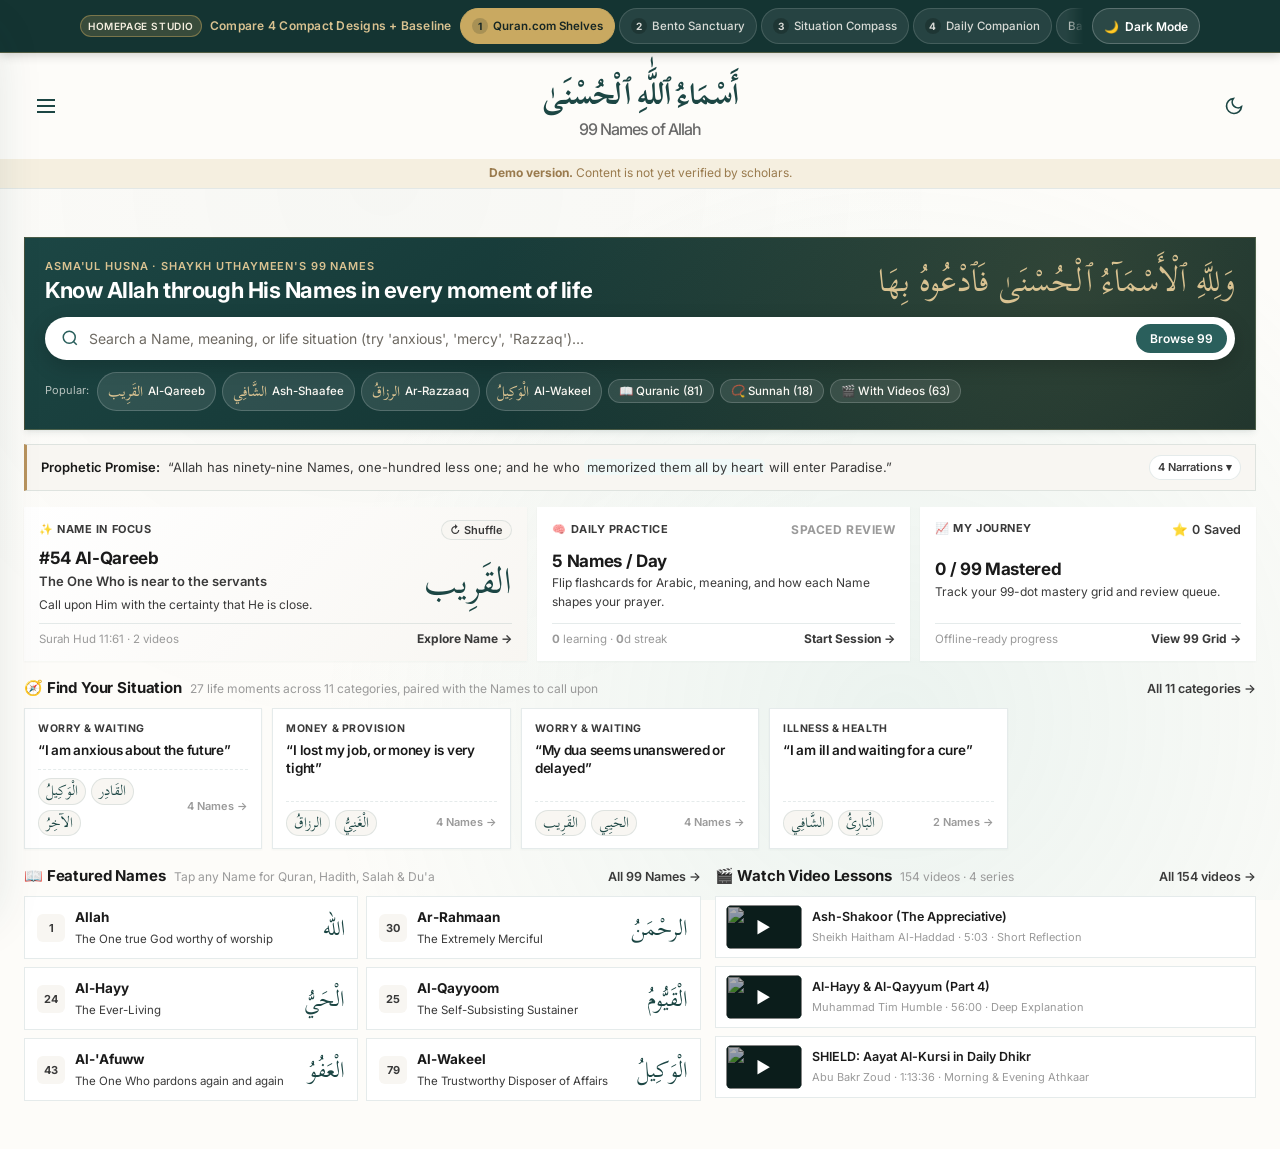
==== commit 90e6e8bc: "feat: thorough mobile optimisation (v1.21.0-mobile) - sticky studio bar stacks below header (--studi" ====
--- a/index.html
+++ b/index.html
@@ -2,7 +2,7 @@
 <html lang="en">
 <head>
   <meta charset="UTF-8">
-  <meta name="viewport" content="width=device-width, initial-scale=1.0">
+  <meta name="viewport" content="width=device-width, initial-scale=1.0, viewport-fit=cover">
   <meta name="description" content="Learn the 99 Beautiful Names of Allah: meanings, Quran and hadith references, video lessons, and help for life situations. Demo version, not yet verified by scholars.">
   <meta name="theme-color" content="#2A5F5C">
 
@@ -39,6 +39,7 @@
       align-items: center;
       gap: 6px;
       padding: 5px 11px;
+      min-height: 36px;
       border-radius: 999px;
       border: 1px solid rgba(255, 255, 255, 0.22);
       background: rgba(255, 255, 255, 0.1);
@@ -69,16 +70,17 @@
     }
     .subview-back-btn {
       padding: 6px 14px;
+      min-height: 44px;
       border-radius: 999px;
-      border: 1px solid var(--primary-600);
-      background: var(--primary-600);
+      border: 1px solid var(--teal-600);
+      background: var(--teal-600);
       color: #fff;
       font-size: 0.8rem;
       font-weight: 600;
       cursor: pointer;
     }
     .subview-back-btn:hover {
-      background: var(--primary-700);
+      background: var(--teal-700);
     }
     .iter-toast {
       position: fixed;
@@ -115,7 +117,7 @@
     <div class="iter-studio-inner">
       <div class="iter-studio-brand">
         <span class="iter-studio-badge">Homepage Studio</span>
-        <span>Compare 4 Compact Designs + Baseline</span>
+        <span class="iter-studio-tagline">Compare 4 Compact Designs + Baseline</span>
       </div>
       <div class="iter-tabs" role="tablist">
         <button type="button" class="iter-tab active" role="tab" aria-selected="true" data-iter="v1">
@@ -258,7 +260,7 @@
       </ul>
 
       <div class="nav-footer">
-        <p class="text-sm text-muted">Demo version · v1.16</p>
+        <p class="text-sm text-muted">Demo version · v1.21</p>
         <p class="text-sm text-muted">Based on Shaykh Uthaymeen's list</p>
       </div>
     </div>
@@ -941,7 +943,7 @@
 
             <!-- Panel 1: Names -->
             <div class="v3-deck-panel active" data-v3-panel="names">
-              <div class="v1-mini-names-grid" style="grid-template-columns: repeat(auto-fill, minmax(220px, 1fr))">
+              <div class="v1-mini-names-grid">
                 <button type="button" class="v1-mini-name-card" data-open-name="1">
                   <div class="v1-mini-left"><span class="v1-mini-diamond">1</span><div class="v1-mini-info"><p class="v1-mini-translit">Allah</p><p class="v1-mini-meaning">The One true God</p></div></div>
                   <span class="v1-mini-arabic" lang="ar">الله</span>
@@ -966,7 +968,7 @@
 
             <!-- Panel 2: Videos -->
             <div class="v3-deck-panel" data-v3-panel="videos">
-              <div class="v1-video-stack" style="display:grid; grid-template-columns:repeat(auto-fit, minmax(260px, 1fr)); gap:10px">
+              <div class="v1-video-stack">
                 <button type="button" class="v1-video-card" data-open-video="IHhadArDjRs" data-video-title="Part 1: ALLAH — Muhammad Tim Humble">
                   <div class="v1-video-thumb"><img src="https://i.ytimg.com/vi/IHhadArDjRs/mqdefault.jpg" alt="" loading="lazy"><span class="v1-video-play-badge">▶</span></div>
                   <div class="v1-video-meta"><p class="v1-video-title">Part 1: ALLAH</p><p class="v1-video-sub">Muhammad Tim Humble · 52:22</p></div>
--- a/css/base.css
+++ b/css/base.css
@@ -31,6 +31,7 @@
   font-size: 16px;
   -webkit-text-size-adjust: 100%;
   scroll-behavior: smooth;
+  overflow-x: clip; /* clip (not hidden) keeps position: sticky working */
 }
 
 body {
@@ -43,6 +44,20 @@
   background: var(--bg-page);
   -webkit-font-smoothing: antialiased;
   -moz-osx-font-smoothing: grayscale;
+  overflow-x: clip;
+  -webkit-tap-highlight-color: transparent;
+}
+
+/* Long tokens (transliterations, URLs) must never push the page wide */
+p, li, h1, h2, h3, h4, h5, h6, figcaption {
+  overflow-wrap: anywhere;
+}
+
+/* iOS zooms the viewport on any focused input below 16px */
+@media (pointer: coarse) {
+  input, textarea, select {
+    font-size: max(1rem, 1em);
+  }
 }
 
 body::before {
--- a/css/components.css
+++ b/css/components.css
@@ -5,7 +5,8 @@
 /* Header */
 .header {
   position: sticky;
-  top: 0;
+  /* pin below the sticky studio bar (set in iterations.css); 0 when absent */
+  top: var(--studio-bar-h, 0px);
   z-index: var(--z-sticky);
   background: var(--paper);
   border-bottom: var(--border-width-1) solid var(--border-light);
@@ -272,7 +273,9 @@
 .nav-menu {
   flex: 1;
   padding: var(--space-3) 0;
+  padding-bottom: calc(var(--space-3) + env(safe-area-inset-bottom, 0px));
   overflow-y: auto;
+  overscroll-behavior: contain;
 }
 
 .nav-link {
@@ -303,6 +306,7 @@
 /* Main */
 .main {
   min-height: calc(100vh - 5.5rem);
+  min-height: calc(100dvh - 5.5rem); /* dvh tracks the iOS dynamic toolbar */
   padding: var(--space-section-sm) 0;
 }
 
@@ -463,6 +467,7 @@
   align-items: center;
   gap: var(--space-4);
   padding: var(--space-4) var(--space-6);
+  padding-bottom: calc(var(--space-4) + env(safe-area-inset-bottom, 0px));
 }
 
 .install-text {
@@ -503,7 +508,7 @@
 /* ==================== Toast Notifications ==================== */
 .toast {
   position: fixed;
-  bottom: var(--space-2xl);
+  bottom: calc(var(--space-2xl) + env(safe-area-inset-bottom, 0px));
   left: 50%;
   transform: translateX(-50%) translateY(100px);
   background: var(--ink);
@@ -704,3 +709,30 @@
     transition: none;
   }
 }
+
+/* ---------- Touch: hadith dots 32px (compact — 44px rows ate phone space),
+   no sticky hover transforms ---------- */
+@media (pointer: coarse) {
+  .hadith-dot {
+    width: 2rem;
+    height: 2rem;
+  }
+  .hadith-dot::after {
+    inset: 0.5rem;
+  }
+}
+
+@media (hover: none) {
+  .name-card:hover,
+  .home-option:hover,
+  .hadith-dot:hover {
+    transform: none;
+  }
+}
+
+/* ---------- Text floors on phones ---------- */
+@media (max-width: 640px) {
+  .demo-banner {
+    font-size: 14px; /* real sentence, not decoration */
+  }
+}
--- a/css/names.css
+++ b/css/names.css
@@ -257,7 +257,9 @@
   position: relative;
   width: min(92vw, var(--container-4xl));
   max-height: 90vh;
+  max-height: min(90vh, 90dvh); /* dvh tracks the iOS dynamic toolbar */
   overflow-y: auto;
+  overscroll-behavior: contain; /* scrolling stops at the modal edge */
   background: var(--bg-card);
   border: var(--border-width-1) solid var(--border-subtle);
   border-radius: var(--radius-modal);
@@ -484,20 +486,21 @@
   padding: var(--space-12);
 }
 
-.modal-body::-webkit-scrollbar {
+/* the scrolling element is .modal-content (overflow-y: auto), not .modal-body */
+.modal-content::-webkit-scrollbar {
   width: 8px;
 }
 
-.modal-body::-webkit-scrollbar-track {
+.modal-content::-webkit-scrollbar-track {
   background: var(--bg-subtle);
 }
 
-.modal-body::-webkit-scrollbar-thumb {
+.modal-content::-webkit-scrollbar-thumb {
   background: var(--teal-200);
   border-radius: var(--border-radius-full);
 }
 
-.modal-body::-webkit-scrollbar-thumb:hover {
+.modal-content::-webkit-scrollbar-thumb:hover {
   background: var(--teal-300);
 }
 
@@ -891,8 +894,10 @@
 
 .video-player-box {
   position: relative;
-  width: 100%;
-  max-width: 60rem;
+  /* never taller than the screen: cap width by available height so the
+     16:9 frame + title bar stay reachable in landscape */
+  width: min(100%, calc((100dvh - 6.5rem) * 16 / 9), 60rem);
+  margin: 0 auto;
 }
 
 .video-player-bar {
@@ -919,6 +924,7 @@
   display: block;
   width: 100%;
   aspect-ratio: 16 / 9;
+  max-height: calc(100dvh - 6.5rem);
   border: 0;
   border-radius: var(--border-radius-lg);
   background: #000;
@@ -1052,3 +1058,22 @@
     color: var(--teal-300);
   }
 }
+
+/* ---------- Touch targets ---------- */
+@media (pointer: coarse) {
+  .video-parts-toggle {
+    min-height: 44px;
+  }
+  .video-row {
+    min-height: 44px;
+  }
+}
+
+/* ---------- Text floors on phones ---------- */
+@media (max-width: 640px) {
+  .video-row-detail,
+  .video-row-topic,
+  .video-row-also {
+    font-size: 12.5px;
+  }
+}
--- a/css/memorization.css
+++ b/css/memorization.css
@@ -375,3 +375,26 @@
     font-size: 2rem;
   }
 }
+
+/* ---------- Touch: no sticky hover transform on assessment buttons ---------- */
+@media (hover: none) {
+  .assessment-btn:hover {
+    transform: none;
+  }
+  .assessment-btn:active {
+    transform: scale(0.98);
+  }
+}
+
+/* ---------- Phones / short screens: fit the card, scroll long content ---------- */
+@media (max-width: 640px), (max-height: 700px) {
+  .flashcard {
+    height: min(34rem, calc(100dvh - 10rem));
+    min-height: 20rem;
+  }
+  .card-face {
+    justify-content: safe center; /* falls back to top-aligned when overflowing */
+    overflow-y: auto;
+    overscroll-behavior: contain;
+  }
+}
--- a/css/progress.css
+++ b/css/progress.css
@@ -333,3 +333,21 @@
     max-width: 560px;
   }
 }
+
+/* ---------- Touch: dots need no hover magnification ---------- */
+@media (hover: none) {
+  .name-dot:hover {
+    transform: none;
+  }
+}
+
+.name-dot:active {
+  transform: scale(0.92);
+}
+
+/* Stats rail: fade hints the strip continues past the right edge */
+.progress-stats {
+  mask-image: linear-gradient(to right, #000 0, #000 calc(100% - 18px), transparent 100%);
+  -webkit-mask-image: linear-gradient(to right, #000 0, #000 calc(100% - 18px), transparent 100%);
+  overscroll-behavior-x: contain;
+}
--- a/css/situations.css
+++ b/css/situations.css
@@ -36,7 +36,7 @@
 
 .situation-category-grid {
   display: grid;
-  grid-template-columns: repeat(auto-fill, minmax(16rem, 1fr));
+  grid-template-columns: repeat(auto-fill, minmax(min(16rem, 100%), 1fr)); /* min() guard: track never exceeds container */
   gap: var(--space-4);
   padding-bottom: var(--space-12);
 }
@@ -120,7 +120,7 @@
 
 .situation-names {
   display: grid;
-  grid-template-columns: repeat(auto-fill, minmax(18rem, 1fr));
+  grid-template-columns: repeat(auto-fill, minmax(min(18rem, 100%), 1fr)); /* min() guard: track never exceeds container */
   gap: var(--space-4);
   padding-bottom: var(--space-12);
 }
--- a/iterations/iterations.css
+++ b/iterations/iterations.css
@@ -5,14 +5,23 @@
    ========================================================================== */
 
 /* ---------- 1. Sticky Iteration Switcher Bar (Studio Controls) ---------- */
+/* Bar height is exposed as --studio-bar-h so the app header can pin below it
+   (components.css: .header { top: var(--studio-bar-h) }). Keep these values
+   in sync with the bar's padding + one content row. */
+:root {
+  --studio-bar-h: 53px; /* 12px padding + 36px row + 4px tab strip pad + 1px border */
+}
+
 .iter-studio-bar {
   position: sticky;
   top: 0;
-  z-index: 250;
+  z-index: calc(var(--z-sticky, 1100) + 10); /* above the app header */
   background: var(--teal-800, #163836);
   color: #FAF8F3;
   border-bottom: 1px solid rgba(201, 169, 97, 0.35);
   padding: 6px 12px;
+  padding-left: max(12px, env(safe-area-inset-left, 0px));
+  padding-right: max(12px, env(safe-area-inset-right, 0px));
   font-size: 12px;
   box-shadow: 0 2px 10px rgba(0, 0, 0, 0.18);
 }
@@ -24,7 +33,7 @@
   align-items: center;
   justify-content: space-between;
   gap: 8px;
-  flex-wrap: wrap;
+  flex-wrap: nowrap; /* one row at every width; tabs scroll instead */
 }
 
 .iter-studio-brand {
@@ -53,9 +62,15 @@
   align-items: center;
   gap: 4px;
   overflow-x: auto;
+  overscroll-behavior-x: contain;
   max-width: 100%;
+  min-width: 0; /* shrink inside the nowrap bar row, then scroll */
   padding: 2px 0;
   scrollbar-width: none;
+  scroll-snap-type: x proximity;
+  /* fade hints that the strip continues past the right edge */
+  mask-image: linear-gradient(to right, #000 0, #000 calc(100% - 18px), transparent 100%);
+  -webkit-mask-image: linear-gradient(to right, #000 0, #000 calc(100% - 18px), transparent 100%);
 }
 .iter-tabs::-webkit-scrollbar {
   display: none;
@@ -107,6 +122,30 @@
   background: rgba(22, 38, 36, 0.18);
 }
 
+/* Desktop controls match --studio-bar-h: 48px = 12px padding + 36px row */
+.iter-tab {
+  min-height: 36px;
+}
+
+/* Phones: tab strip only — the brand badge is noise here and the page header
+   already carries a theme toggle, so both are dropped to save vertical space. */
+@media (max-width: 767px) {
+  :root {
+    --studio-bar-h: 47px; /* 12px padding + 30px tabs + 4px strip pad + 1px border */
+  }
+  .iter-studio-brand,
+  .studio-theme-btn {
+    /* !important: both pages ship a later inline <style> with
+       display:inline-flex on this button; phones must not show it */
+    display: none !important;
+  }
+  .iter-tab {
+    min-height: 30px;
+    padding: 4px 10px;
+    font-size: 12px;
+  }
+}
+
 /* Adjust main container for tighter, modern layout */
 #welcomeView.iter-welcome-view {
   padding-top: var(--space-sm);
@@ -265,7 +304,7 @@
 
 .shelf-subtitle {
   font-size: 12px;
-  color: var(--text-muted);
+  color: var(--text-quaternary);
 }
 
 .shelf-link {
@@ -325,6 +364,7 @@
 
 .v1-hero-title-block {
   text-align: left;
+  min-width: 0; /* share the row safely with the calligraphy */
 }
 
 .v1-hero-eyebrow {
@@ -350,6 +390,19 @@
   color: var(--gold-300, #DCC68E);
   line-height: 1.2;
   white-space: nowrap;
+  min-width: 0;
+}
+
+/* Narrow phones: let the calligraphy take its own row and wrap instead of
+   pushing the hero ~94px past the viewport */
+@media (max-width: 519px) {
+  .v1-hero-top {
+    flex-wrap: wrap;
+  }
+  .v1-hero-calligraphy {
+    white-space: normal;
+    line-height: 1.45;
+  }
 }
 
 /* Prominent Search Bar (Quran.com centerpiece) */
@@ -437,8 +490,74 @@
   box-shadow: var(--shadow-xl);
   max-height: 320px;
   overflow-y: auto;
+  overscroll-behavior: contain;
   z-index: 100;
   padding: 6px;
+}
+
+/* v1 search dropdown rows (built by app.js; 44px touch targets) */
+.v1-drop-label {
+  font-size: 0.7rem;
+  font-weight: 700;
+  text-transform: uppercase;
+  letter-spacing: 0.05em;
+  color: var(--text-quaternary);
+  padding: 6px 10px;
+}
+
+.v1-drop-label-sits {
+  margin-top: 4px;
+}
+
+.v1-drop-item {
+  width: 100%;
+  text-align: left;
+  padding: 8px 10px;
+  min-height: 44px;
+  border: none;
+  background: transparent;
+  color: var(--text-primary);
+  display: flex;
+  justify-content: space-between;
+  align-items: center;
+  gap: 10px;
+  border-radius: 8px;
+  cursor: pointer;
+}
+
+.v1-drop-item:hover,
+.v1-drop-item:active {
+  background: var(--bg-subtle);
+}
+
+.v1-drop-meaning {
+  color: var(--text-secondary);
+  font-size: 0.85rem;
+}
+
+.v1-drop-arabic {
+  font-family: var(--font-arabic);
+  font-size: 1.25rem;
+  color: var(--teal-600);
+  flex-shrink: 0;
+}
+
+.v1-drop-cat {
+  color: var(--text-quaternary);
+  font-size: 0.78rem;
+}
+
+.v1-drop-open {
+  font-size: 0.78rem;
+  color: var(--teal-600);
+  font-weight: 600;
+  flex-shrink: 0;
+}
+
+.v1-drop-empty {
+  padding: 12px;
+  color: var(--text-quaternary);
+  font-size: 0.85rem;
 }
 
 .v1-search-result-item {
@@ -470,7 +589,7 @@
 .v1-search-result-num {
   font-size: 11px;
   font-weight: 700;
-  color: var(--text-muted);
+  color: var(--text-quaternary);
   background: var(--bg-subtle);
   padding: 2px 6px;
   border-radius: 4px;
@@ -657,7 +776,7 @@
 }
 
 .v1-spotlight-ref {
-  color: var(--text-muted);
+  color: var(--text-quaternary);
   font-size: 11.5px;
 }
 
@@ -772,34 +891,34 @@
 .v1-sit-count {
   font-size: 11px;
   font-weight: 600;
-  color: var(--text-muted);
+  color: var(--text-quaternary);
   white-space: nowrap;
 }
 
 /* Row 4: Two-Column Split — Featured Names Grid (Left) + Featured Video Series (Right) */
 .v1-bottom-split {
   display: grid;
-  grid-template-columns: 1.25fr 1fr;
+  grid-template-columns: minmax(0, 1.25fr) minmax(0, 1fr); /* 0 min: cards must shrink, not push wide */
   gap: 14px;
   align-items: start;
 }
 
 @media (max-width: 860px) {
   .v1-bottom-split {
-    grid-template-columns: 1fr;
+    grid-template-columns: minmax(0, 1fr);
   }
 }
 
 /* Compact Quran.com-style Name Mini-Cards */
 .v1-mini-names-grid {
   display: grid;
-  grid-template-columns: repeat(2, 1fr);
+  grid-template-columns: repeat(2, minmax(0, 1fr));
   gap: 8px;
 }
 
 @media (max-width: 520px) {
   .v1-mini-names-grid {
-    grid-template-columns: 1fr;
+    grid-template-columns: minmax(0, 1fr);
   }
 }
 
@@ -847,6 +966,7 @@
 
 .v1-mini-info {
   min-width: 0;
+  overflow: hidden; /* lets the ellipsis meaning clip instead of sizing the card */
 }
 
 .v1-mini-translit {
@@ -944,7 +1064,7 @@
 
 .v1-video-sub {
   font-size: 11px;
-  color: var(--text-muted);
+  color: var(--text-quaternary);
   margin: 0;
 }
 
@@ -1098,9 +1218,15 @@
 
 .bento-arabic-strip {
   display: grid;
-  grid-template-columns: repeat(3, 1fr);
+  grid-template-columns: repeat(3, minmax(0, 1fr)); /* 0 min lets tracks shrink, content wraps */
   gap: 7px;
   margin: 10px 0;
+}
+
+@media (max-width: 400px) {
+  .bento-arabic-strip {
+    grid-template-columns: repeat(2, minmax(0, 1fr)); /* 22px Arabic needs ~120px per tile */
+  }
 }
 
 .bento-arabic-tile {
@@ -1135,9 +1261,8 @@
 
 .bento-arabic-tile-sub {
   font-size: 10px;
-  color: var(--text-muted);
+  color: var(--text-quaternary);
   display: block;
-  white-space: nowrap;
   overflow: hidden;
   text-overflow: ellipsis;
 }
@@ -1179,7 +1304,7 @@
 
 .bento-series-speaker {
   font-size: 11px;
-  color: var(--text-muted);
+  color: var(--text-quaternary);
 }
 
 .bento-dock-inner {
@@ -1372,6 +1497,18 @@
 .v3-deck-panel {
   display: none;
 }
+/* v3 deck overrides: wider auto grids, min()-guarded so tracks never exceed
+   the container on narrow phones (was inline style in index.html) */
+.v3-deck .v1-mini-names-grid {
+  grid-template-columns: repeat(auto-fill, minmax(min(220px, 100%), 1fr));
+}
+
+.v3-deck .v1-video-stack {
+  display: grid;
+  grid-template-columns: repeat(auto-fit, minmax(min(260px, 100%), 1fr));
+  gap: 10px;
+}
+
 .v3-deck-panel.active {
   display: block;
 }
@@ -1382,14 +1519,14 @@
 
 .v4-split-layout {
   display: grid;
-  grid-template-columns: 1.05fr 1.25fr;
+  grid-template-columns: minmax(0, 1.05fr) minmax(0, 1.25fr); /* 0 min: worship card stays in bounds */
   gap: 16px;
   align-items: start;
 }
 
 @media (max-width: 860px) {
   .v4-split-layout {
-    grid-template-columns: 1fr;
+    grid-template-columns: minmax(0, 1fr);
   }
 }
 
@@ -1420,7 +1557,8 @@
 
 .v4-name-arabic {
   font-family: var(--font-arabic);
-  font-size: 46px;
+  /* unbreakable Arabic word: scale down on phones so it never exceeds the stage */
+  font-size: clamp(34px, 12.5vw, 46px);
   color: var(--color-arabic-card);
   line-height: 1.15;
   margin-bottom: 4px;
@@ -1442,7 +1580,7 @@
 
 .v4-lens-tabs {
   display: grid;
-  grid-template-columns: repeat(4, 1fr);
+  grid-template-columns: repeat(4, minmax(0, 1fr)); /* 0 min: labels wrap, card stays in bounds */
   gap: 4px;
   background: var(--bg-subtle);
   padding: 4px;
@@ -1485,6 +1623,7 @@
   display: flex;
   flex-direction: column;
   gap: 12px;
+  min-width: 0;
 }
 
 .v4-stack-box {
@@ -1494,3 +1633,86 @@
   padding: 13px 15px;
   box-shadow: var(--shadow-xs);
 }
+
+/* ---------- Touch targets & tap feedback (phones) ---------- */
+@media (pointer: coarse) {
+  .v1-quick-pill,
+  .compact-narration-pill,
+  .shelf-link,
+  .v1-shuffle-btn,
+  .bento-worship-pill,
+  .v1-sit-ar-chip,
+  .v4-lens-tab,
+  .v3-deck-tab {
+    min-height: 30px; /* compact by request — 44px rows of pills ate phone screens */
+    padding-top: max(3px, calc((30px - 1.4em) / 2));
+    padding-bottom: max(3px, calc((30px - 1.4em) / 2));
+  }
+  /* Arabic with harakat is illegible below 18px on tappable chips */
+  .v1-sit-ar-chip {
+    font-size: 18px;
+  }
+  .v1-quick-pill-ar {
+    font-size: 18px;
+  }
+}
+
+/* Hover transforms latch on touch (sticky :hover) — disable without hover */
+@media (hover: none) {
+  .v1-mini-name-card:hover,
+  .v1-quick-pill:hover,
+  .bento-arabic-tile:hover,
+  .v1-video-card:hover,
+  .v1-sit-card:hover,
+  .v3-compass-card:hover,
+  .v4-worship-card:hover {
+    transform: none;
+  }
+}
+
+/* Pressed feedback replaces hover affordance on touch */
+.v1-mini-name-card:active,
+.v1-quick-pill:active,
+.bento-arabic-tile:active,
+.v1-video-card:active,
+.iter-tab:active {
+  transform: scale(0.98);
+  transition-duration: 80ms;
+}
+
+/* ---------- Text floors on phones (≤640px) ---------- */
+@media (max-width: 640px) {
+  .iter-tab {
+    font-size: 12px;
+  }
+  .iter-studio-badge {
+    font-size: 11px; /* floor also serves the v2 pane's "Name in Focus" label */
+  }
+  .v1-mini-meaning {
+    font-size: 12.5px;
+  }
+  .v1-sit-count {
+    font-size: 12.5px;
+  }
+  .v1-video-title {
+    font-size: 14px;
+  }
+  .v1-video-sub {
+    font-size: 12.5px;
+  }
+  .bento-arabic-tile-en {
+    font-size: 12.5px;
+  }
+  .bento-arabic-tile-sub {
+    font-size: 11.5px;
+  }
+  .v4-lens-tab {
+    font-size: 12.5px;
+  }
+  .v1-shuffle-btn {
+    font-size: 12.5px;
+  }
+  .shelf-link {
+    font-size: 13px;
+  }
+}
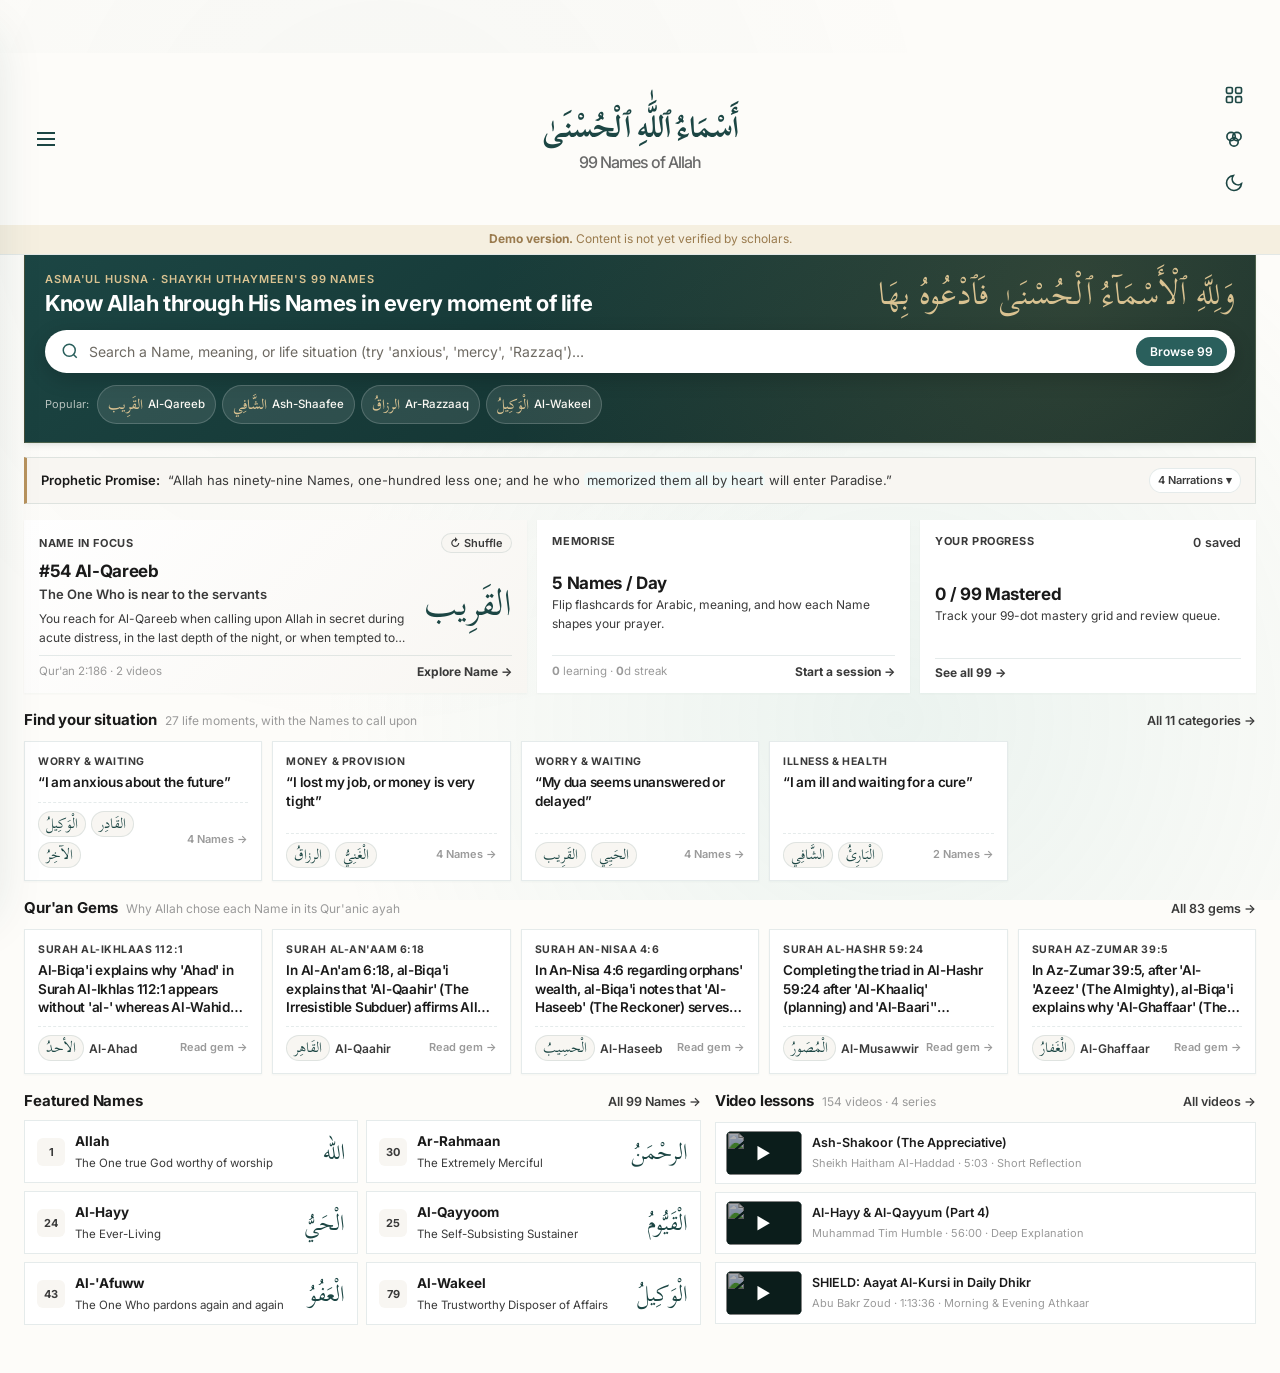
==== commit a9cc703d: "feat(v1.29.0): add 83 Nazm al-Durar entries, tabbed scholar pills, and Qur'an Gems view" ====
--- a/index.html
+++ b/index.html
@@ -32,6 +32,8 @@
   <link rel="stylesheet" href="css/progress.css">
   <link rel="stylesheet" href="css/situations.css">
   <link rel="stylesheet" href="iterations/iterations.css">
+  <link rel="stylesheet" href="css/refine.css">
+  <link rel="stylesheet" href="iterations/palette.css">
   <style>
     .studio-theme-btn {
       margin-left: auto;
@@ -108,44 +110,29 @@
   <title>Names of Allah - Asma'ul Husna</title>
 </head>
 <body data-default-iter="v1">
+  <!-- Color-scheme boot (pre-paint): restores the user's palette choice before first paint.
+       'baseline' or an unknown value leaves the shipped CSS fully in charge.
+       data-resolved-theme mirrors app.js's theme resolution (auto = OS preference)
+       because palette.css directions key off the RESOLVED mode, not data-theme. -->
+  <script>
+    (function () {
+      var s = null, t = null;
+      try { s = localStorage.getItem('color-scheme'); t = localStorage.getItem('theme'); } catch (e) { /* private mode */ }
+      document.body.setAttribute('data-palette',
+        ['teal', 'emerald', 'lapis', 'saffron', 'burgundy'].indexOf(s) > -1 ? s : 'baseline');
+      var dark = t === 'dark' || (t !== 'light' && window.matchMedia('(prefers-color-scheme: dark)').matches);
+      document.documentElement.setAttribute('data-resolved-theme', dark ? 'dark' : 'light');
+    })();
+  </script>
 
   <!-- Skip to main content (a11y) -->
   <a href="#mainContent" class="skip-link">Skip to main content</a>
-
-  <!-- Sticky Iteration Switcher Bar -->
-  <div class="iter-studio-bar" role="region" aria-label="Homepage iteration switcher">
-    <div class="iter-studio-inner">
-      <div class="iter-studio-brand">
-        <span class="iter-studio-badge">Homepage Studio</span>
-        <span class="iter-studio-tagline">Compare 4 Compact Designs + Baseline</span>
-      </div>
-      <div class="iter-tabs" role="tablist">
-        <button type="button" class="iter-tab active" role="tab" aria-selected="true" data-iter="v1">
-          <span class="iter-tab-num">1</span> Quran.com Shelves
-        </button>
-        <button type="button" class="iter-tab" role="tab" aria-selected="false" data-iter="v2">
-          <span class="iter-tab-num">2</span> Bento Sanctuary
-        </button>
-        <button type="button" class="iter-tab" role="tab" aria-selected="false" data-iter="v3">
-          <span class="iter-tab-num">3</span> Situation Compass
-        </button>
-        <button type="button" class="iter-tab" role="tab" aria-selected="false" data-iter="v4">
-          <span class="iter-tab-num">4</span> Daily Companion
-        </button>
-        <button type="button" class="iter-tab" role="tab" aria-selected="false" data-iter="baseline">
-          Baseline (Current)
-        </button>
-      </div>
-      <button type="button" class="studio-theme-btn" id="studioThemeBtn" aria-label="Toggle dark or light theme">
-        <span id="studioThemeIcon">🌙</span> <span id="studioThemeLabel">Dark Mode</span>
-      </button>
-    </div>
-  </div>
 
   <!-- Header -->
   <header class="header">
     <div class="container">
       <div class="header-content">
+        <div class="header-side">
         <button class="btn-icon btn-menu" aria-label="Open menu" aria-expanded="false" aria-controls="navDrawer" id="menuToggle">
           <svg width="24" height="24" viewBox="0 0 24 24" fill="none" stroke="currentColor" stroke-width="2">
             <line x1="3" y1="12" x2="21" y2="12"></line>
@@ -153,6 +140,7 @@
             <line x1="3" y1="18" x2="21" y2="18"></line>
           </svg>
         </button>
+        </div>
 
         <h1 class="header-title">
           <a href="#welcome" class="header-link" id="headerHomeLink">
@@ -161,6 +149,113 @@
           </a>
         </h1>
 
+        <div class="header-side header-side-end">
+          <!-- Homepage layout menu (other layouts live here, out of the way) -->
+          <div class="layout-switch">
+            <button class="btn-icon btn-layout" id="layoutToggle" aria-label="Change homepage layout" title="Homepage layout" aria-haspopup="true" aria-expanded="false" aria-controls="layoutMenu">
+              <svg width="20" height="20" viewBox="0 0 24 24" fill="none" stroke="currentColor" stroke-width="2" aria-hidden="true">
+                <rect x="3" y="3" width="7" height="7" rx="1.5"/><rect x="14" y="3" width="7" height="7" rx="1.5"/>
+                <rect x="3" y="14" width="7" height="7" rx="1.5"/><rect x="14" y="14" width="7" height="7" rx="1.5"/>
+              </svg>
+            </button>
+            <div class="layout-menu" id="layoutMenu" role="menu" aria-label="Homepage layout" hidden>
+              <p class="layout-menu-title" aria-hidden="true">Homepage layout</p>
+              <button type="button" class="layout-option" role="menuitemradio" aria-checked="true" data-iter="v1">
+                <span class="layout-option-text">
+                  <span class="layout-option-name">Search first</span>
+                  <span class="layout-option-desc">Search, today's Name, situations and videos</span>
+                </span>
+                <svg class="layout-option-check" width="18" height="18" viewBox="0 0 24 24" fill="none" stroke="currentColor" stroke-width="2.2" aria-hidden="true"><polyline points="20 6 9 17 4 12"/></svg>
+              </button>
+              <button type="button" class="layout-option" role="menuitemradio" aria-checked="false" data-iter="v2">
+                <span class="layout-option-text">
+                  <span class="layout-option-name">Overview grid</span>
+                  <span class="layout-option-desc">Every section at a glance in one grid</span>
+                </span>
+                <svg class="layout-option-check" width="18" height="18" viewBox="0 0 24 24" fill="none" stroke="currentColor" stroke-width="2.2" aria-hidden="true"><polyline points="20 6 9 17 4 12"/></svg>
+              </button>
+              <button type="button" class="layout-option" role="menuitemradio" aria-checked="false" data-iter="v3">
+                <span class="layout-option-text">
+                  <span class="layout-option-name">Start with a feeling</span>
+                  <span class="layout-option-desc">Choose what you are going through, then see the Names</span>
+                </span>
+                <svg class="layout-option-check" width="18" height="18" viewBox="0 0 24 24" fill="none" stroke="currentColor" stroke-width="2.2" aria-hidden="true"><polyline points="20 6 9 17 4 12"/></svg>
+              </button>
+              <button type="button" class="layout-option" role="menuitemradio" aria-checked="false" data-iter="v4">
+                <span class="layout-option-text">
+                  <span class="layout-option-name">Daily companion</span>
+                  <span class="layout-option-desc">One Name for today, with your practice beside it</span>
+                </span>
+                <svg class="layout-option-check" width="18" height="18" viewBox="0 0 24 24" fill="none" stroke="currentColor" stroke-width="2.2" aria-hidden="true"><polyline points="20 6 9 17 4 12"/></svg>
+              </button>
+              <button type="button" class="layout-option" role="menuitemradio" aria-checked="false" data-iter="baseline">
+                <span class="layout-option-text">
+                  <span class="layout-option-name">Simple list</span>
+                  <span class="layout-option-desc">The original menu of sections</span>
+                </span>
+                <svg class="layout-option-check" width="18" height="18" viewBox="0 0 24 24" fill="none" stroke="currentColor" stroke-width="2.2" aria-hidden="true"><polyline points="20 6 9 17 4 12"/></svg>
+              </button>
+            </div>
+          </div>
+          <!-- Color scheme menu (test: pick a palette live; wiring in iterations/scheme.js) -->
+          <div class="scheme-switch">
+            <button class="btn-icon btn-scheme" id="schemeToggle" aria-label="Change color scheme" title="Color scheme" aria-haspopup="true" aria-expanded="false" aria-controls="schemeMenu">
+              <svg width="20" height="20" viewBox="0 0 24 24" fill="none" stroke="currentColor" stroke-width="2" aria-hidden="true">
+                <circle cx="8.5" cy="9" r="5"/><circle cx="15.5" cy="9" r="5"/><circle cx="12" cy="15.5" r="5"/>
+              </svg>
+            </button>
+            <div class="scheme-menu" id="schemeMenu" role="menu" aria-label="Color scheme" hidden>
+              <p class="scheme-menu-title" aria-hidden="true">Color scheme</p>
+              <button type="button" class="scheme-option" role="menuitemradio" aria-checked="true" data-palette="baseline">
+                <span class="scheme-dots" aria-hidden="true"><span style="background:#2A5F5C"></span><span style="background:#C9A961"></span><span style="background:#0F111A"></span></span>
+                <span class="scheme-option-text">
+                  <span class="scheme-option-name">Classic Teal</span>
+                  <span class="scheme-option-desc">The colors of the app today</span>
+                </span>
+                <svg class="scheme-option-check" width="18" height="18" viewBox="0 0 24 24" fill="none" stroke="currentColor" stroke-width="2.2" aria-hidden="true"><polyline points="20 6 9 17 4 12"/></svg>
+              </button>
+              <button type="button" class="scheme-option" role="menuitemradio" aria-checked="false" data-palette="teal">
+                <span class="scheme-dots" aria-hidden="true"><span style="background:#2C6662"></span><span style="background:#C6A962"></span><span style="background:#0E1B1A"></span></span>
+                <span class="scheme-option-text">
+                  <span class="scheme-option-name">Dusk Teal</span>
+                  <span class="scheme-option-desc">Calmer teal on warm paper</span>
+                </span>
+                <svg class="scheme-option-check" width="18" height="18" viewBox="0 0 24 24" fill="none" stroke="currentColor" stroke-width="2.2" aria-hidden="true"><polyline points="20 6 9 17 4 12"/></svg>
+              </button>
+              <button type="button" class="scheme-option" role="menuitemradio" aria-checked="false" data-palette="emerald">
+                <span class="scheme-dots" aria-hidden="true"><span style="background:#1F6E4F"></span><span style="background:#C6A962"></span><span style="background:#0B1511"></span></span>
+                <span class="scheme-option-text">
+                  <span class="scheme-option-name">Emerald &amp; Gold</span>
+                  <span class="scheme-option-desc">Rich Prophetic green with gold</span>
+                </span>
+                <svg class="scheme-option-check" width="18" height="18" viewBox="0 0 24 24" fill="none" stroke="currentColor" stroke-width="2.2" aria-hidden="true"><polyline points="20 6 9 17 4 12"/></svg>
+              </button>
+              <button type="button" class="scheme-option" role="menuitemradio" aria-checked="false" data-palette="lapis">
+                <span class="scheme-dots" aria-hidden="true"><span style="background:#36488D"></span><span style="background:#C2A45E"></span><span style="background:#0E1220"></span></span>
+                <span class="scheme-option-text">
+                  <span class="scheme-option-name">Lapis &amp; Gold</span>
+                  <span class="scheme-option-desc">Deep blue like Qur'an covers</span>
+                </span>
+                <svg class="scheme-option-check" width="18" height="18" viewBox="0 0 24 24" fill="none" stroke="currentColor" stroke-width="2.2" aria-hidden="true"><polyline points="20 6 9 17 4 12"/></svg>
+              </button>
+              <button type="button" class="scheme-option" role="menuitemradio" aria-checked="false" data-palette="saffron">
+                <span class="scheme-dots" aria-hidden="true"><span style="background:#6A5026"></span><span style="background:#C69E4B"></span><span style="background:#141210"></span></span>
+                <span class="scheme-option-text">
+                  <span class="scheme-option-name">Ink &amp; Saffron</span>
+                  <span class="scheme-option-desc">Simple ink with one gold accent</span>
+                </span>
+                <svg class="scheme-option-check" width="18" height="18" viewBox="0 0 24 24" fill="none" stroke="currentColor" stroke-width="2.2" aria-hidden="true"><polyline points="20 6 9 17 4 12"/></svg>
+              </button>
+              <button type="button" class="scheme-option" role="menuitemradio" aria-checked="false" data-palette="burgundy">
+                <span class="scheme-dots" aria-hidden="true"><span style="background:#722F3B"></span><span style="background:#C6A962"></span><span style="background:#170F12"></span></span>
+                <span class="scheme-option-text">
+                  <span class="scheme-option-name">Burgundy &amp; Gold</span>
+                  <span class="scheme-option-desc">Deep red and gold, Ottoman style</span>
+                </span>
+                <svg class="scheme-option-check" width="18" height="18" viewBox="0 0 24 24" fill="none" stroke="currentColor" stroke-width="2.2" aria-hidden="true"><polyline points="20 6 9 17 4 12"/></svg>
+              </button>
+            </div>
+          </div>
         <!-- Theme toggle -->
         <button class="btn-icon btn-theme" id="themeToggle" aria-label="Switch to dark mode" title="Toggle dark mode">
           <svg class="icon-moon" width="20" height="20" viewBox="0 0 24 24" fill="none" stroke="currentColor" stroke-width="2">
@@ -174,6 +269,7 @@
             <line x1="4.22" y1="19.78" x2="5.64" y2="18.36"/><line x1="18.36" y1="5.64" x2="19.78" y2="4.22"/>
           </svg>
         </button>
+        </div>
       </div>
     </div>
     <p class="demo-banner" role="note">
@@ -233,6 +329,15 @@
           </a>
         </li>
         <li>
+          <a href="#quran-gems" class="nav-link" data-view="quranGems">
+            <svg width="20" height="20" viewBox="0 0 24 24" fill="none" stroke="currentColor" stroke-width="2">
+              <polygon points="12 2 19 9 12 22 5 9 12 2"></polygon>
+              <line x1="5" y1="9" x2="19" y2="9"></line>
+            </svg>
+            <span>Qur'an Gems</span>
+          </a>
+        </li>
+        <li>
           <a href="#memorize" class="nav-link" data-view="memorize">
             <svg width="20" height="20" viewBox="0 0 24 24" fill="none" stroke="currentColor" stroke-width="2">
               <path d="M2 3h6a4 4 0 0 1 4 4v14a3 3 0 0 0-3-3H2z"></path>
@@ -260,7 +365,7 @@
       </ul>
 
       <div class="nav-footer">
-        <p class="text-sm text-muted">Demo version · v1.21</p>
+        <p class="text-sm text-muted">Demo version · v1.29.0</p>
         <p class="text-sm text-muted">Based on Shaykh Uthaymeen's list</p>
       </div>
     </div>
@@ -278,7 +383,7 @@
         <!-- ================================================================
              ITERATION 1: QURAN.COM INSPIRED (Hero Search + Continue + Shelves)
              ================================================================ -->
-        <section class="iter-pane active" data-iter-pane="v1" aria-label="Iteration 1: Quran.com Inspired">
+        <section class="iter-pane active" data-iter-pane="v1" aria-label="Search first">
 
           <!-- 1A. Compact Hero with Instant Search & Popular Pills -->
           <div class="v1-hero">
@@ -324,15 +429,6 @@
               <button type="button" class="v1-quick-pill" data-open-name="79">
                 <span class="v1-quick-pill-ar" lang="ar">الْوَكِيلُ</span> Al-Wakeel
               </button>
-              <button type="button" class="v1-quick-pill" data-switch-view="browse" data-filter-type="quran">
-                📖 Quranic (81)
-              </button>
-              <button type="button" class="v1-quick-pill" data-switch-view="browse" data-filter-type="sunnah">
-                📿 Sunnah (18)
-              </button>
-              <button type="button" class="v1-quick-pill" data-switch-view="browse" data-filter-type="videos">
-                🎬 With Videos (63)
-              </button>
             </div>
           </div>
 
@@ -368,7 +464,7 @@
             <!-- Card 1: Name in Focus (Interactive Shuffle) -->
             <div class="v1-spotlight-card primary-spotlight">
               <div class="v1-card-kicker">
-                <span>✨ Name in Focus</span>
+                <span>Name in focus</span>
                 <button type="button" class="v1-shuffle-btn" id="v1ShuffleBtn" title="Show another Name">↻ Shuffle</button>
               </div>
               <div class="v1-spotlight-main">
@@ -390,8 +486,7 @@
             <!-- Card 2: Daily Practice (Memorize) -->
             <div class="v1-spotlight-card">
               <div class="v1-card-kicker">
-                <span>🧠 Daily Practice</span>
-                <span class="text-xs text-muted">Spaced Review</span>
+                <span>Memorise</span>
               </div>
               <div>
                 <h3 class="v1-spotlight-translit">5 Names / Day</h3>
@@ -400,7 +495,7 @@
               <div class="v1-spotlight-footer">
                 <span class="v1-spotlight-ref"><strong data-stat="learning-count">0</strong> learning · <strong data-stat="streak-count">0</strong>d streak</span>
                 <button type="button" class="v1-spotlight-cta" data-switch-view="memorize">
-                  Start Session →
+                  Start a session →
                 </button>
               </div>
             </div>
@@ -408,17 +503,17 @@
             <!-- Card 3: My Progress & Favorites -->
             <div class="v1-spotlight-card">
               <div class="v1-card-kicker">
-                <span>📈 My Journey</span>
-                <button type="button" class="shelf-link" data-switch-view="favorites">⭐ <span data-stat="favorites-count">0</span> Saved</button>
+                <span>Your progress</span>
+                <button type="button" class="shelf-link" data-switch-view="favorites"><span data-stat="favorites-count">0</span> saved</button>
               </div>
               <div>
                 <h3 class="v1-spotlight-translit"><span data-stat="mastered-count">0</span> / 99 Mastered</h3>
                 <p class="v1-spotlight-invoke">Track your 99-dot mastery grid and review queue.</p>
               </div>
               <div class="v1-spotlight-footer">
-                <span class="v1-spotlight-ref">Offline-ready progress</span>
+                
                 <button type="button" class="v1-spotlight-cta" data-switch-view="progress">
-                  View 99 Grid →
+                  See all 99 →
                 </button>
               </div>
             </div>
@@ -428,8 +523,8 @@
           <div class="v1-shelf-section">
             <div class="shelf-header">
               <div class="shelf-title-group">
-                <h3 class="shelf-title">🧭 Find Your Situation</h3>
-                <span class="shelf-subtitle">27 life moments across 11 categories, paired with the Names to call upon</span>
+                <h3 class="shelf-title">Find your situation</h3>
+                <span class="shelf-subtitle">27 life moments, with the Names to call upon</span>
               </div>
               <button type="button" class="shelf-link" data-switch-view="situations">All 11 categories →</button>
             </div>
@@ -472,7 +567,7 @@
                 <div class="v1-sit-names-preview">
                   <div class="v1-sit-ar-chips">
                     <span class="v1-sit-ar-chip" lang="ar" data-open-name="54" title="Al-Qareeb">القَرِيب</span>
-                    <span class="v1-sit-ar-chip" lang="ar" data-open-name="85" title="Al-Hayyiyu">الحَيِي</span>
+                    <span class="v1-sit-ar-chip" lang="ar" data-open-name="85" title="Al-Hayiyy">الحَيِي</span>
                   </div>
                   <span class="v1-sit-count">4 Names →</span>
                 </div>
@@ -492,6 +587,19 @@
                 </div>
               </article>
             </div>
+          </div>
+
+          <!-- 1D-2. Horizontal Shelf: "Qur'an Gems" (Random sample from Nazm al-Durar) -->
+          <div class="v1-shelf-section">
+            <div class="shelf-header">
+              <div class="shelf-title-group">
+                <h3 class="shelf-title">Qur'an Gems</h3>
+                <span class="shelf-subtitle">Why Allah chose each Name in its Qur'anic ayah</span>
+              </div>
+              <button type="button" class="shelf-link" data-switch-view="quranGems">All 83 gems →</button>
+            </div>
+
+            <div class="v1-situation-scroller" id="v1GemsScroller"></div>
           </div>
 
           <!-- 1E. Bottom 2-Column Split: Featured Names (Left) + Featured Video Lessons (Right) -->
@@ -500,8 +608,7 @@
             <div>
               <div class="shelf-header">
                 <div class="shelf-title-group">
-                  <h3 class="shelf-title">📖 Featured Names</h3>
-                  <span class="shelf-subtitle">Tap any Name for Quran, Hadith, Salah & Du'a</span>
+                  <h3 class="shelf-title">Featured Names</h3>
                 </div>
                 <button type="button" class="shelf-link" data-switch-view="browse">All 99 Names →</button>
               </div>
@@ -579,10 +686,10 @@
             <div>
               <div class="shelf-header">
                 <div class="shelf-title-group">
-                  <h3 class="shelf-title">🎬 Watch Video Lessons</h3>
+                  <h3 class="shelf-title">Video lessons</h3>
                   <span class="shelf-subtitle">154 videos · 4 series</span>
                 </div>
-                <button type="button" class="shelf-link" data-switch-view="videos">All 154 videos →</button>
+                <button type="button" class="shelf-link" data-switch-view="videos">All videos →</button>
               </div>
 
               <div class="v1-video-stack">
@@ -627,7 +734,7 @@
         <!-- ================================================================
              ITERATION 2: COMPACT BENTO SANCTUARY (All 6 App Pillars in 1 Grid)
              ================================================================ -->
-        <section class="iter-pane" data-iter-pane="v2" aria-label="Iteration 2: Bento Sanctuary">
+        <section class="iter-pane" data-iter-pane="v2" aria-label="Overview grid">
 
           <div class="v2-bento-grid">
 
@@ -668,7 +775,7 @@
             <div class="bento-cell bento-situations">
               <div>
                 <div class="shelf-header" style="margin-bottom:4px">
-                  <h3 class="shelf-title">🧭 Find Your Situation</h3>
+                  <h3 class="shelf-title">Find your situation</h3>
                   <button type="button" class="shelf-link" data-switch-view="situations">All 27 →</button>
                 </div>
                 <p class="text-xs text-muted" style="margin:0">Tap what you are facing to see the Names that help:</p>
@@ -688,7 +795,7 @@
                   </button>
                   <button type="button" class="bento-sit-chip" data-open-situation="S06">
                     <span class="bento-sit-chip-title">Du'a feels delayed</span>
-                    <span class="bento-sit-chip-names">Al-Qareeb · Al-Hayyiyu →</span>
+                    <span class="bento-sit-chip-names">Al-Qareeb · Al-Hayiyy →</span>
                   </button>
                   <button type="button" class="bento-sit-chip" data-open-situation="S07">
                     <span class="bento-sit-chip-title">Repeating the same sin</span>
@@ -747,9 +854,9 @@
               </div>
 
               <div style="display:flex; gap:6px; flex-wrap:wrap">
-                <button type="button" class="compact-narration-pill" data-switch-view="browse" data-filter-type="quran">81 in Quran</button>
-                <button type="button" class="compact-narration-pill" data-switch-view="browse" data-filter-type="sunnah">18 in Sunnah</button>
-                <button type="button" class="compact-narration-pill" data-switch-view="browse" data-filter-type="videos">63 with Videos</button>
+                <button type="button" class="compact-narration-pill" data-switch-view="browse" data-filter-type="quran"><span data-browse-count="quran">81</span> in Quran</button>
+                <button type="button" class="compact-narration-pill" data-switch-view="browse" data-filter-type="sunnah"><span data-browse-count="sunnah">18</span> in Sunnah</button>
+                <button type="button" class="compact-narration-pill" data-switch-view="browse" data-filter-type="videos"><span data-browse-count="videos">89</span> with videos</button>
               </div>
             </div>
 
@@ -817,7 +924,7 @@
         <!-- ================================================================
              ITERATION 3: HEART & SITUATION COMPASS (Empathy First + Tab Deck)
              ================================================================ -->
-        <section class="iter-pane" data-iter-pane="v3" aria-label="Iteration 3: Situation Compass">
+        <section class="iter-pane" data-iter-pane="v3" aria-label="Start with a feeling">
 
           <div class="v3-compass-header">
             <div class="v3-compass-arabic" lang="ar" dir="rtl">بِسْمِ ٱللَّٰهِ ٱلرَّحْمَٰنِ ٱلرَّحِيمِ</div>
@@ -872,7 +979,7 @@
                   <span class="v3-remedy-pill-ar" lang="ar">القَرِيب</span> Al-Qareeb
                 </button>
                 <button type="button" class="v3-remedy-pill" data-open-name="85">
-                  <span class="v3-remedy-pill-ar" lang="ar">الحَيِي</span> Al-Hayyiyu
+                  <span class="v3-remedy-pill-ar" lang="ar">الحَيِي</span> Al-Hayiyy
                 </button>
                 <button type="button" class="shelf-link" data-open-situation="S06">Open →</button>
               </div>
@@ -983,7 +1090,7 @@
                 </button>
               </div>
               <div style="margin-top:10px; text-align:right">
-                <button type="button" class="shelf-link" data-switch-view="videos">Browse all 154 videos →</button>
+                <button type="button" class="shelf-link" data-switch-view="videos">All videos →</button>
               </div>
             </div>
 
@@ -1012,7 +1119,7 @@
         <!-- ================================================================
              ITERATION 4: DAILY COMPANION SPLIT-DECK (Worship Card + Stacks)
              ================================================================ -->
-        <section class="iter-pane" data-iter-pane="v4" aria-label="Iteration 4: Daily Companion Split-Deck">
+        <section class="iter-pane" data-iter-pane="v4" aria-label="Daily companion">
 
           <div class="v4-split-layout">
 
@@ -1055,7 +1162,7 @@
               <!-- Stack 1: Situations -->
               <div class="v4-stack-box">
                 <div class="shelf-header" style="margin-bottom:6px">
-                  <h3 class="shelf-title">🧭 Find Your Situation</h3>
+                  <h3 class="shelf-title">Find your situation</h3>
                   <button type="button" class="shelf-link" data-switch-view="situations">All 11 Categories →</button>
                 </div>
                 <div class="bento-sit-chips" style="margin:0">
@@ -1082,7 +1189,7 @@
               <div class="v4-stack-box">
                 <div class="shelf-header" style="margin-bottom:6px">
                   <h3 class="shelf-title">🎬 Featured Video Lessons</h3>
-                  <button type="button" class="shelf-link" data-switch-view="videos">All 154 Videos →</button>
+                  <button type="button" class="shelf-link" data-switch-view="videos">All videos →</button>
                 </div>
                 <div class="v1-video-stack">
                   <button type="button" class="v1-video-card" data-open-video="D6IfMaJ143w" data-video-title="Ash-Shakoor — Sheikh Haitham Al-Haddad">
@@ -1122,7 +1229,7 @@
         <!-- ================================================================
              BASELINE: CURRENT HOMEPAGE (For Direct Side-by-Side Comparison)
              ================================================================ -->
-        <section class="iter-pane" data-iter-pane="baseline" aria-label="Baseline Current Homepage">
+        <section class="iter-pane" data-iter-pane="baseline" aria-label="Simple list">
           <div class="welcome-card">
             <h2 class="arabic-large mb-md" lang="ar" dir="rtl">بِسْمِ ٱللَّٰهِ ٱلرَّحْمَٰنِ ٱلرَّحِيمِ</h2>
             <figure class="home-hadith" aria-roledescription="carousel" aria-label="The hadith of the 99 Names in 4 narrations">
@@ -1168,6 +1275,13 @@
                   <span class="home-option-desc">Video lessons from 4 series, grouped by Name.</span>
                 </span>
               </a>
+              <a href="#quran-gems" class="home-option" data-view="quranGems">
+                <span class="home-option-icon" aria-hidden="true">💎</span>
+                <span class="home-option-text">
+                  <span class="home-option-title">Qur'an Gems</span>
+                  <span class="home-option-desc">83 verse-context insights from Al-Biqa'i, by Surah and Ayah.</span>
+                </span>
+              </a>
               <a href="#memorize" class="home-option" data-view="memorize">
                 <span class="home-option-icon" aria-hidden="true">🧠</span>
                 <span class="home-option-text">
@@ -1199,8 +1313,7 @@
 
       <!-- Persistent Back to Homepage Studio bar for sub-views -->
       <div id="subviewBackBar" class="subview-back-bar hidden">
-        <button type="button" class="subview-back-btn" data-switch-view="welcome">← Back to Homepage Studio</button>
-        <span id="subviewBackTitle" class="text-sm text-secondary" style="font-weight:700">Browse All 99 Names</span>
+        <button type="button" class="subview-back-btn" data-switch-view="welcome">← Home</button>
       </div>
 
       <!-- Browse View -->
@@ -1221,7 +1334,13 @@
             >
           </div>
         </div>
-        <p id="searchCount" class="search-count hidden"></p>
+        <div class="browse-filters" role="group" aria-label="Filter names by source">
+          <button type="button" class="browse-filter active" data-browse-filter="all" aria-pressed="true">All <span class="browse-filter-count" data-browse-count="all">99</span></button>
+          <button type="button" class="browse-filter" data-browse-filter="quran" aria-pressed="false"><span class="mark mark-quran" aria-hidden="true"><svg viewBox="0 0 24 24" fill="none" stroke="currentColor" stroke-width="2" stroke-linecap="round" stroke-linejoin="round"><path d="M2 4h7a3 3 0 0 1 3 3v13a2 2 0 0 0-2-2H2z"/><path d="M22 4h-7a3 3 0 0 0-3 3v13a2 2 0 0 1 2-2h8z"/></svg></span>In the Quran <span class="browse-filter-count" data-browse-count="quran"></span></button>
+          <button type="button" class="browse-filter" data-browse-filter="sunnah" aria-pressed="false"><span class="mark mark-sunnah" aria-hidden="true"><svg viewBox="0 0 24 24" fill="currentColor"><path d="M4 7h6v6c0 3.6-1.9 5.9-5.2 6.9l-.8-1.8c2-.8 3-2.2 3.1-4.1H4z"/><path d="M14 7h6v6c0 3.6-1.9 5.9-5.2 6.9l-.8-1.8c2-.8 3-2.2 3.1-4.1H14z"/></svg></span>In the Sunnah <span class="browse-filter-count" data-browse-count="sunnah"></span></button>
+          <button type="button" class="browse-filter" data-browse-filter="videos" aria-pressed="false"><span class="mark mark-video" aria-hidden="true"><svg viewBox="0 0 24 24" fill="currentColor"><path d="M8 5.5v13l10.5-6.5z"/></svg></span>With video <span class="browse-filter-count" data-browse-count="videos"></span></button>
+        </div>
+        <p id="searchCount" class="search-count hidden" aria-live="polite"></p>
         <div id="namesList">
           <!-- Names will be loaded here by JavaScript -->
           <p class="text-muted">Loading names...</p>
@@ -1240,13 +1359,17 @@
         <div id="videosContent"></div>
       </div>
 
+      <!-- Qur'an Gems View -->
+      <div class="view hidden" id="quranGemsView">
+        <div id="quranGemsContent"></div>
+      </div>
+
       <!-- Memorize View -->
       <div class="view hidden" id="memorizeView">
 
         <!-- Session Start Screen -->
         <div id="sessionStart" class="session-start">
           <h2 class="mb-lg">Daily Practice</h2>
-          <p class="text-lg text-muted mb-lg">Continue your journey of memorizing Allah's Beautiful Names</p>
 
           <div class="session-stats">
             <div class="stat-card">
@@ -1357,6 +1480,9 @@
       <!-- Progress View -->
       <div class="view hidden" id="progressView">
         <div class="progress-view-inner">
+          <div class="favorites-header">
+            <h2>Your progress</h2>
+          </div>
 
           <!-- Stats Row -->
           <div class="progress-stats" role="list" aria-label="Learning statistics">
@@ -1375,10 +1501,6 @@
             <div class="stat-card stat-streak" role="listitem">
               <span class="stat-value" id="statStreak">0</span>
               <span class="stat-label">Day Streak</span>
-            </div>
-            <div class="stat-card stat-completion" role="listitem">
-              <span class="stat-value" id="statCompletion">0%</span>
-              <span class="stat-label">Complete</span>
             </div>
           </div>
 
@@ -1389,7 +1511,6 @@
             <div class="progress-track" role="progressbar" aria-valuenow="0" aria-valuemin="0" aria-valuemax="100" id="progressTrack">
               <div class="progress-fill" id="progressFillBar"></div>
             </div>
-            <p class="progress-percentage" id="progressPercentageLabel">0% of 99 names mastered</p>
           </div>
 
           <!-- 99-Dot Grid -->
@@ -1428,7 +1549,6 @@
       <div class="view hidden" id="favoritesView">
         <div class="favorites-header">
           <h2>Favorites</h2>
-          <p class="text-secondary">Names you've marked for quick access</p>
         </div>
 
         <!-- Favorites grid (populated by JS) -->
@@ -1463,6 +1583,7 @@
   </div>
 
   <!-- Scripts -->
+  <script src="iterations/scheme.js"></script>
   <script src="js/app.js" type="module"></script>
 
 </body>
--- a/css/names.css
+++ b/css/names.css
@@ -35,7 +35,8 @@
 }
 
 #searchInput,
-#gallerySearch {
+#gallerySearch,
+#gemsSearch {
   width: 100%;
   padding: var(--space-3) var(--space-4) var(--space-3) var(--space-10);
   border: 1px solid var(--border-default);
@@ -50,16 +51,19 @@
 }
 
 #searchInput:focus,
-#gallerySearch:focus {
+#gallerySearch:focus,
+#gemsSearch:focus {
   border-color: var(--teal-500);
   box-shadow: 0 0 0 3px rgba(90, 163, 155, 0.18);
 }
 
 #searchInput::placeholder,
-#gallerySearch::placeholder { color: var(--text-quaternary); }
+#gallerySearch::placeholder,
+#gemsSearch::placeholder { color: var(--text-quaternary); }
 
 #searchInput::-webkit-search-cancel-button,
-#gallerySearch::-webkit-search-cancel-button {
+#gallerySearch::-webkit-search-cancel-button,
+#gemsSearch::-webkit-search-cancel-button {
   -webkit-appearance: none;
   width: 16px; height: 16px;
   cursor: pointer;
@@ -1077,3 +1081,221 @@
     font-size: 12.5px;
   }
 }
+
+
+/* ==================== Tabbed Scholarly Insights ==================== */
+.scholar-tabs {
+  display: flex;
+  flex-wrap: wrap;
+  gap: var(--space-2);
+  margin-bottom: var(--space-4);
+}
+
+.scholar-tab-pill {
+  appearance: none;
+  border: var(--border-width-1) solid var(--border-subtle);
+  background: var(--bg-secondary, transparent);
+  color: var(--text-secondary);
+  border-radius: 999px;
+  padding: 6px 14px;
+  font-size: var(--text-sm);
+  font-weight: 500;
+  line-height: 1.3;
+  min-height: 32px;
+  cursor: pointer;
+  transition: background-color 0.15s ease, color 0.15s ease, border-color 0.15s ease;
+}
+
+.scholar-tab-pill:hover {
+  border-color: var(--color-primary);
+  color: var(--text-primary);
+}
+
+.scholar-tab-pill.active {
+  background: var(--btn-bg, var(--color-primary));
+  color: var(--btn-text, #ffffff);
+  border-color: transparent;
+}
+
+.scholar-tab-pill:focus-visible {
+  outline: 2px solid var(--color-primary);
+  outline-offset: 2px;
+}
+
+.scholar-tab-panel {
+  background: var(--gold-50, rgba(212, 175, 55, 0.06));
+  border-left: var(--border-width-4) solid var(--gold-400);
+  border-radius: var(--border-radius-lg);
+  padding: var(--space-5);
+}
+
+.scholar-tab-panel.hidden {
+  display: none;
+}
+
+/* ==================== Qur'an Gems View ==================== */
+.gems-controls {
+  display: flex;
+  flex-wrap: wrap;
+  gap: var(--space-3);
+  align-items: center;
+  margin-top: var(--space-3);
+}
+
+.gems-controls .search-wrapper {
+  flex: 1 1 240px;
+  margin-top: 0;
+}
+
+.gems-surah-select {
+  flex: 0 1 240px;
+  min-height: 40px;
+  padding: 8px 12px;
+  border-radius: var(--border-radius-md);
+  border: var(--border-width-1) solid var(--border-subtle);
+  background: var(--bg-card);
+  color: var(--text-primary);
+  font-size: var(--text-sm);
+}
+
+.gems-surah-group {
+  margin-bottom: var(--space-8);
+}
+
+.gems-surah-header {
+  display: flex;
+  align-items: baseline;
+  justify-content: space-between;
+  gap: var(--space-3);
+  padding-bottom: var(--space-2);
+  margin-bottom: var(--space-4);
+  border-bottom: var(--border-width-1) solid var(--border-subtle);
+}
+
+.gems-surah-title {
+  font-size: var(--text-lg);
+  color: var(--text-primary);
+  margin: 0;
+}
+
+.gems-surah-count {
+  font-size: var(--text-xs);
+  color: var(--text-tertiary);
+  white-space: nowrap;
+}
+
+.gems-ayah-list {
+  display: flex;
+  flex-direction: column;
+  gap: var(--space-4);
+}
+
+.gems-ayah-card {
+  background: var(--bg-card);
+  border: var(--border-width-1) solid var(--border-subtle);
+  border-radius: var(--border-radius-lg);
+  padding: var(--space-5);
+}
+
+.gems-ayah-top {
+  display: flex;
+  flex-wrap: wrap;
+  justify-content: space-between;
+  align-items: center;
+  gap: var(--space-2);
+  margin-bottom: var(--space-3);
+}
+
+.gems-ayah-ref {
+  font-size: var(--text-sm);
+  font-weight: 600;
+  color: var(--color-primary);
+}
+
+.gems-ayah-arabic {
+  margin-bottom: var(--space-2);
+}
+
+.gems-ayah-translation {
+  margin-bottom: var(--space-4);
+  color: var(--text-secondary);
+}
+
+.gems-entries {
+  display: flex;
+  flex-direction: column;
+  gap: var(--space-4);
+  border-top: var(--border-width-1) solid var(--border-subtle);
+  padding-top: var(--space-4);
+}
+
+.gems-entry-head {
+  margin-bottom: var(--space-2);
+}
+
+.gems-name-pill {
+  display: inline-flex;
+  flex-wrap: wrap;
+  align-items: baseline;
+  gap: 6px;
+  padding: 5px 12px;
+  border-radius: 999px;
+  border: var(--border-width-1) solid var(--border-subtle);
+  background: var(--bg-secondary, transparent);
+  color: var(--text-primary);
+  font-size: var(--text-sm);
+  cursor: pointer;
+  text-align: left;
+  transition: border-color 0.15s ease, background-color 0.15s ease;
+}
+
+.gems-name-pill:hover,
+.gems-name-pill:focus-visible {
+  border-color: var(--color-primary);
+}
+
+.gems-name-ar {
+  font-size: var(--text-base);
+  font-weight: 600;
+}
+
+.gems-name-translit {
+  font-weight: 600;
+}
+
+.gems-name-meaning {
+  color: var(--text-tertiary);
+  font-size: var(--text-xs);
+}
+
+.gems-entry-note {
+  margin: 0 0 var(--space-1);
+  color: var(--text-secondary);
+  line-height: var(--leading-relaxed);
+}
+
+.gems-entry-meta {
+  margin: 0;
+  font-size: var(--text-xs);
+  color: var(--text-tertiary);
+}
+
+.v1-gem-note {
+  display: -webkit-box;
+  -webkit-line-clamp: 3;
+  -webkit-box-orient: vertical;
+  overflow: hidden;
+  font-weight: 500;
+}
+
+.v1-gem-translit {
+  font-size: var(--text-xs);
+  color: var(--text-secondary);
+  font-weight: 600;
+  align-self: center;
+}
+
+.gems-ayah-card-highlight {
+  border-color: var(--color-primary);
+  box-shadow: 0 0 0 2px rgba(90, 163, 155, 0.22);
+}
